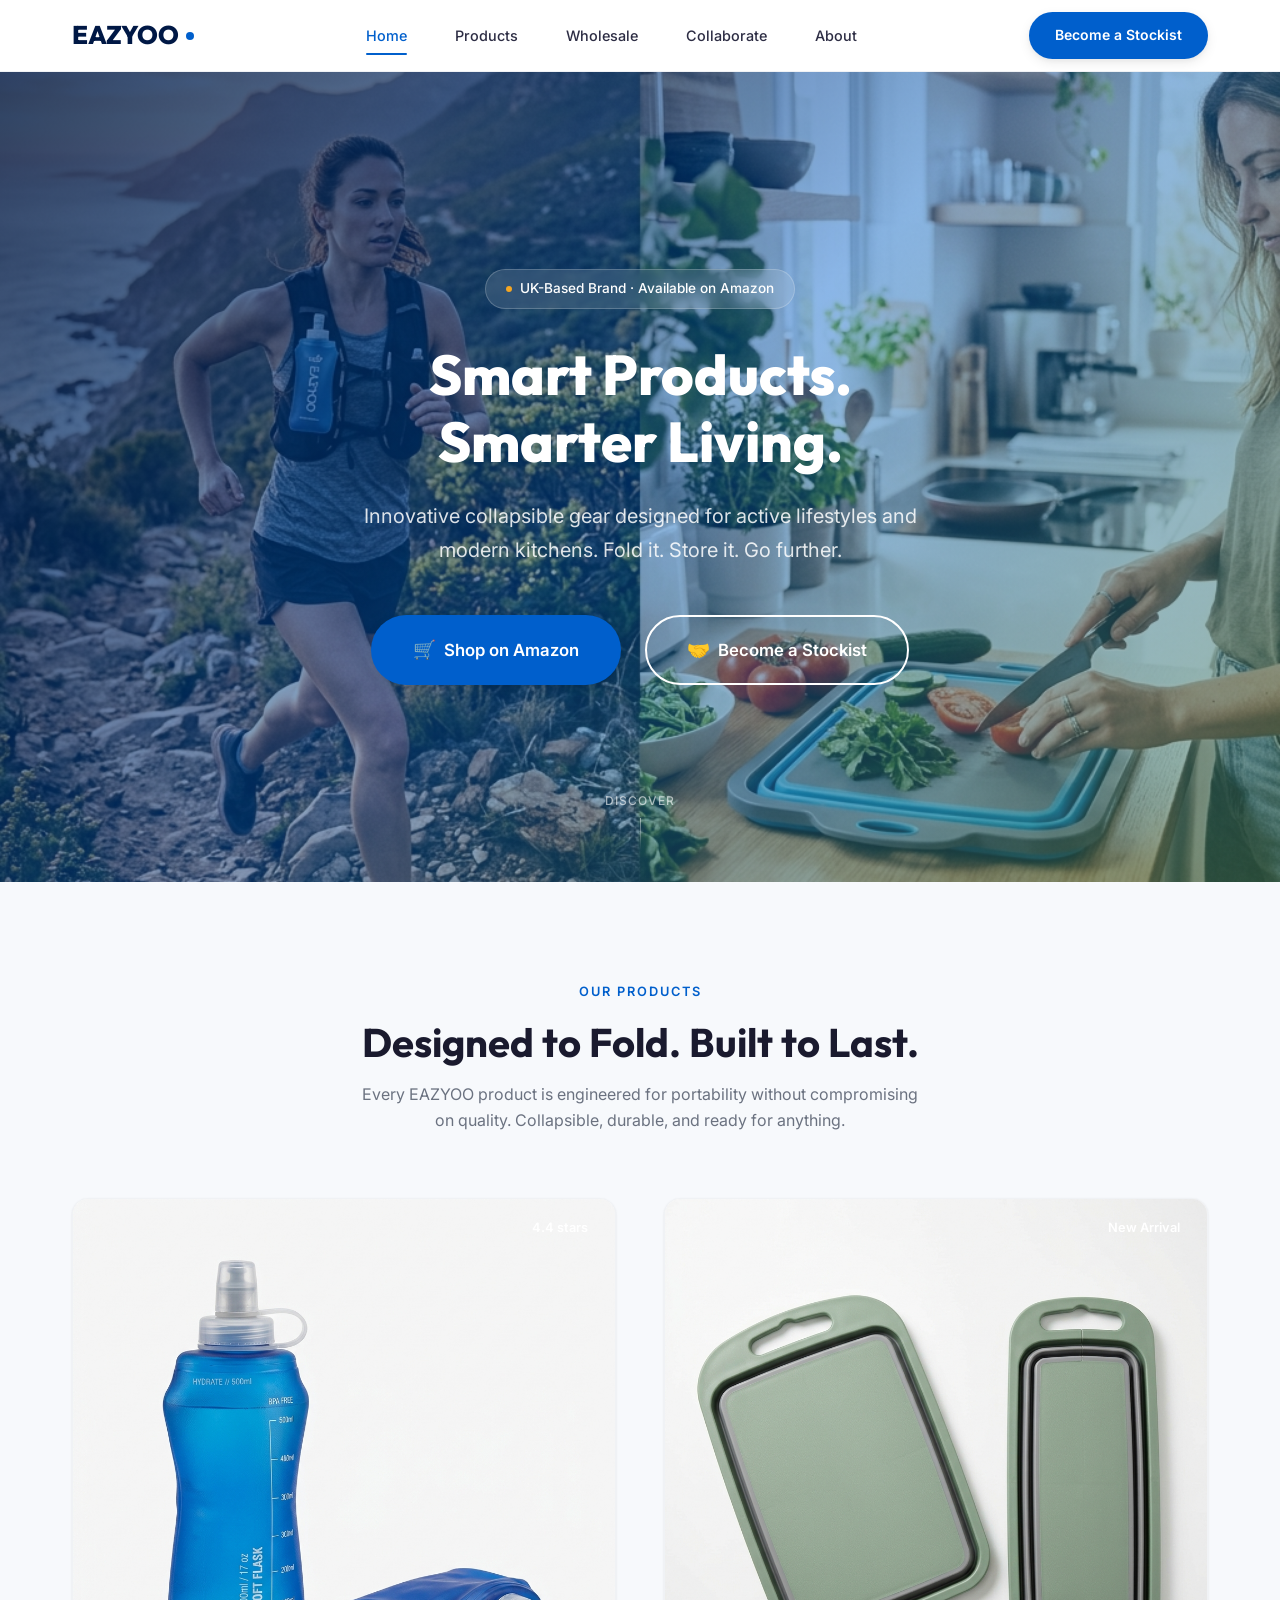
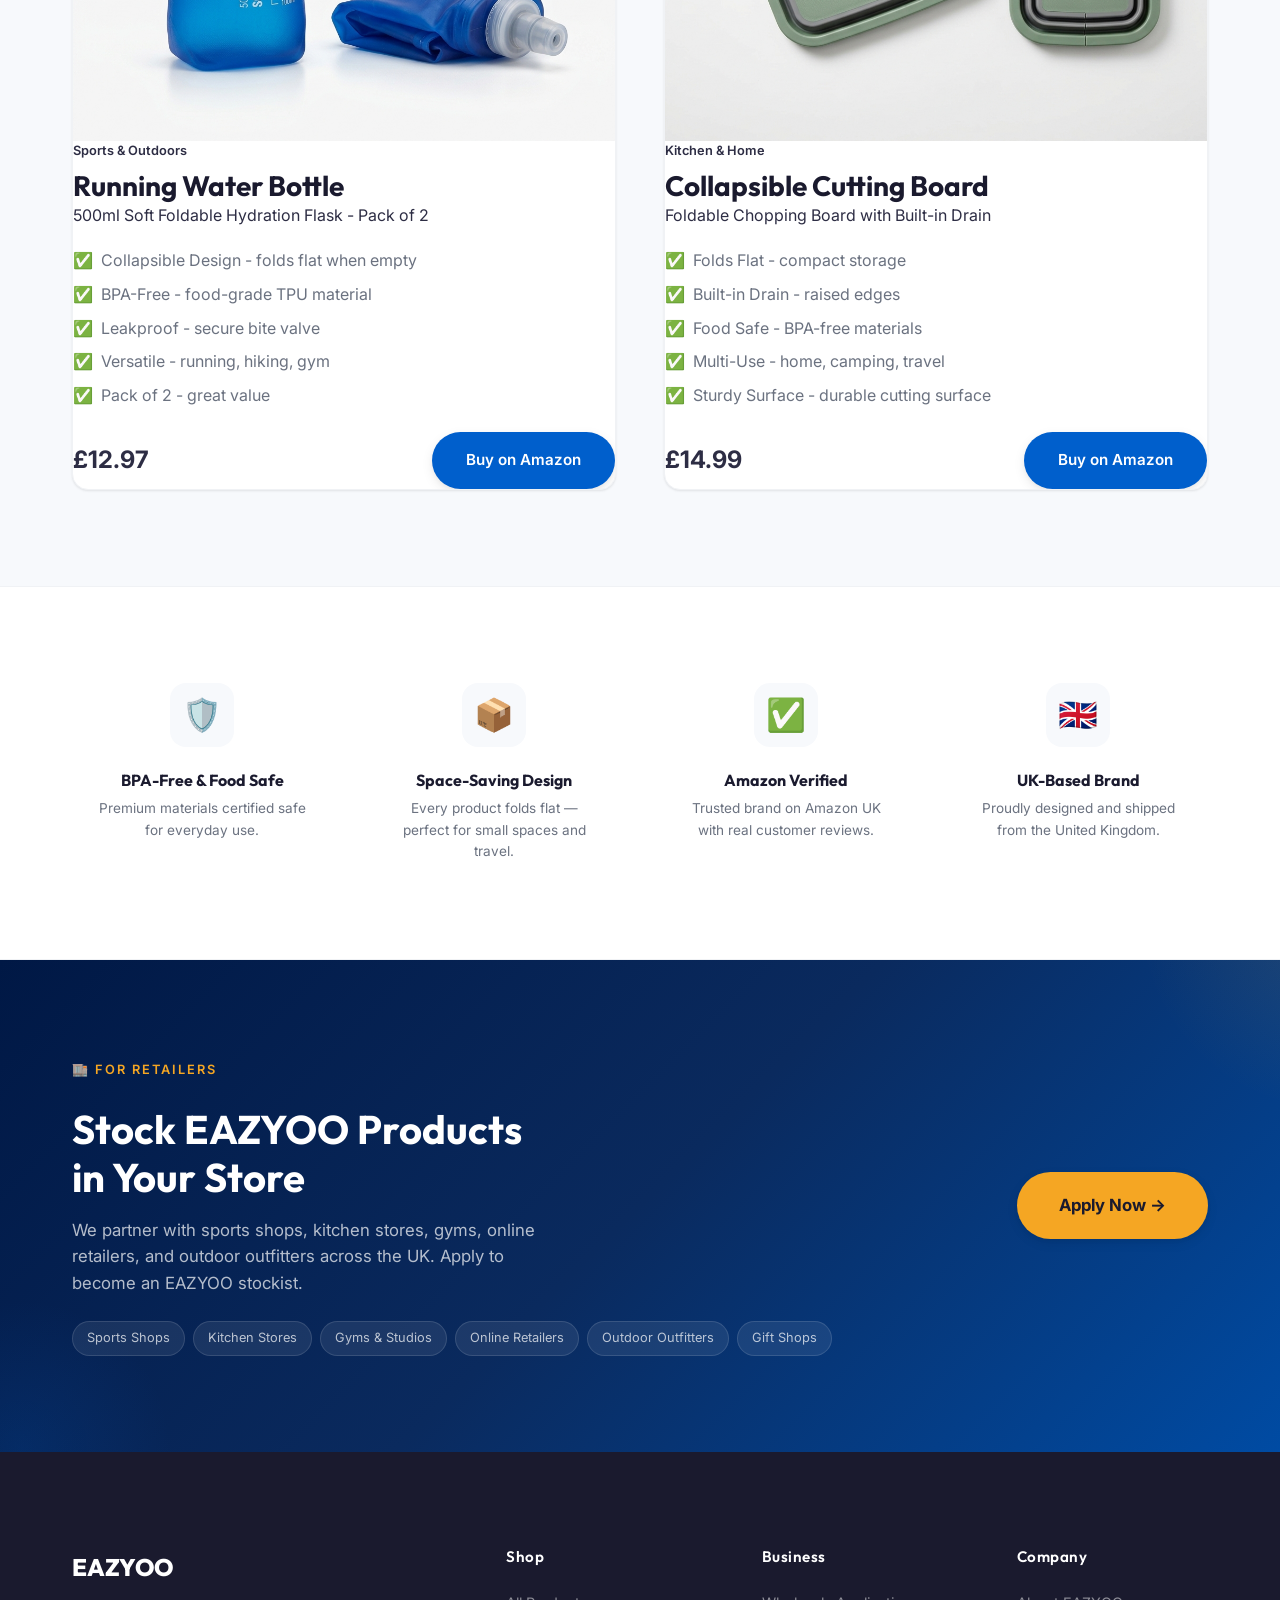
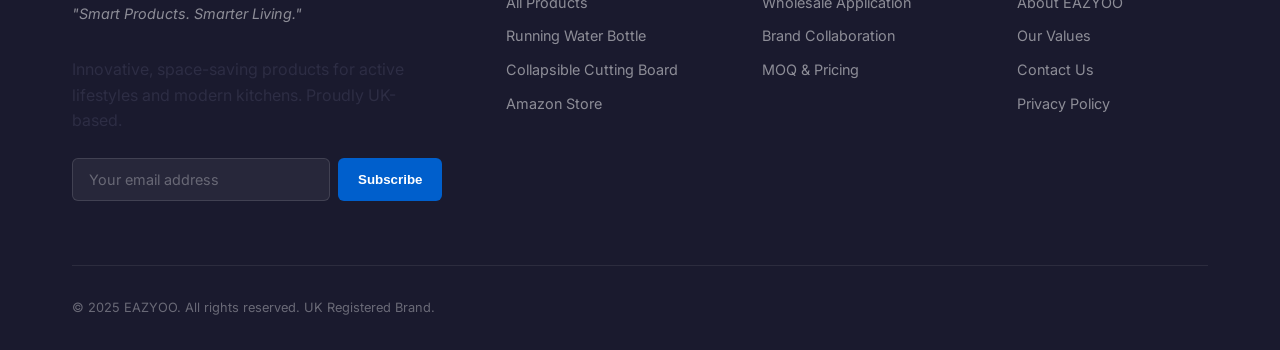
==== index.html @ 0cecbb81 "Upgrade to GitHub-powered CMS" ====
<!DOCTYPE html>
<html lang="en-GB">
<head>
  <meta charset="UTF-8">
  <meta name="viewport" content="width=device-width, initial-scale=1.0">
  <title>EAZYOO — Smart Products. Smarter Living. | UK Kitchen & Outdoor Essentials</title>
  <meta name="description" content="EAZYOO offers innovative, space-saving collapsible products for active lifestyles and modern kitchens. Shop our Running Water Bottle and Collapsible Cutting Board on Amazon UK.">
  <meta name="keywords" content="EAZYOO, collapsible water bottle, foldable cutting board, space saving kitchen, UK brand, running flask, outdoor gear">
  <meta property="og:title" content="EAZYOO — Smart Products. Smarter Living.">
  <meta property="og:description" content="Innovative collapsible gear for active lifestyles & modern kitchens. UK-based brand on Amazon.">
  <meta property="og:type" content="website">
  <link rel="stylesheet" href="css/style.css">
</head>
<body>

  <!-- ========== NAVIGATION ========== -->
  <nav class="navbar" id="navbar">
    <div class="container">
      <a href="index.html" class="nav-brand">
        <span class="logo-text">EAZYOO</span>
        <span class="logo-dot"></span>
      </a>
      
      <div class="nav-links" id="navLinks">
        <a href="index.html" class="active">Home</a>
        <a href="products.html">Products</a>
        <a href="wholesale.html">Wholesale</a>
        <a href="collaborate.html">Collaborate</a>
        <a href="about.html">About</a>
      </div>
      
      <div class="nav-actions">
        <a href="wholesale.html" class="btn btn-primary btn-sm nav-cta">Become a Stockist</a>
        <button class="mobile-toggle" id="mobileToggle" aria-label="Toggle menu">
          <span></span>
          <span></span>
          <span></span>
        </button>
      </div>
    </div>
  </nav>

  <!-- ========== HERO SECTION ========== -->
  <section class="hero" id="hero">
    <div class="hero-bg">
      <img src="images/hero-banner.png" alt="EAZYOO lifestyle — running outdoors and modern kitchen" loading="eager">
    </div>
    <div class="hero-overlay"></div>
    
    <div class="hero-content">
      <div class="hero-badge">
        <span class="badge-dot"></span>
        UK-Based Brand · Available on Amazon
      </div>
      <h1>Smart Products.<br>Smarter Living.</h1>
      <p class="hero-subtitle">
        Innovative collapsible gear designed for active lifestyles 
        and modern kitchens. Fold it. Store it. Go further.
      </p>
      <div class="hero-buttons">
        <a href="https://www.amazon.co.uk/s?me=AGGGQPAQ7YS4X" target="_blank" rel="noopener" class="btn btn-primary btn-lg">
          <span class="btn-icon">🛒</span>
          Shop on Amazon
        </a>
        <a href="wholesale.html" class="btn btn-outline btn-lg">
          <span class="btn-icon">🤝</span>
          Become a Stockist
        </a>
      </div>
    </div>
    
    <div class="hero-scroll">
      <a href="#products">
        <span>Discover</span>
        <span class="scroll-line"></span>
      </a>
    </div>
  </section>

  <!-- ========== PRODUCTS SECTION ========== -->
  <section class="products-section section" id="products">
    <div class="container">
      <div class="section-header reveal">
        <span class="section-label">Our Products</span>
        <h2>Designed to Fold. Built to Last.</h2>
        <p>Every EAZYOO product is engineered for portability without compromising on quality. Collapsible, durable, and ready for anything.</p>
      </div>
      
      <div class="products-grid" id="dynamic-products">
        <!-- Products will be dynamically populated here by content.js -->
        <p style="text-align:center; width:100%; color:var(--color-text-light);">Loading products...</p>
      </div>
    </div>
  </section>

  <!-- ========== BRAND VALUES ========== -->
  <section class="values-section section-sm" id="values">
    <div class="container">
      <div class="values-grid">
        <div class="value-card reveal reveal-delay-1">
          <div class="value-icon">🛡️</div>
          <h4>BPA-Free & Food Safe</h4>
          <p>Premium materials certified safe for everyday use.</p>
        </div>
        <div class="value-card reveal reveal-delay-2">
          <div class="value-icon">📦</div>
          <h4>Space-Saving Design</h4>
          <p>Every product folds flat — perfect for small spaces and travel.</p>
        </div>
        <div class="value-card reveal reveal-delay-3">
          <div class="value-icon">✅</div>
          <h4>Amazon Verified</h4>
          <p>Trusted brand on Amazon UK with real customer reviews.</p>
        </div>
        <div class="value-card reveal reveal-delay-4">
          <div class="value-icon">🇬🇧</div>
          <h4>UK-Based Brand</h4>
          <p>Proudly designed and shipped from the United Kingdom.</p>
        </div>
      </div>
    </div>
  </section>

  <!-- ========== WHOLESALE CTA ========== -->
  <section class="wholesale-cta section" id="wholesale-cta">
    <div class="container">
      <div class="wholesale-inner reveal">
        <div class="wholesale-content">
          <span class="wholesale-label">🏬 For Retailers</span>
          <h2>Stock EAZYOO Products<br>in Your Store</h2>
          <p>
            We partner with sports shops, kitchen stores, gyms, online retailers, 
            and outdoor outfitters across the UK. Apply to become an EAZYOO stockist.
          </p>
          <div class="wholesale-tags">
            <span class="wholesale-tag">Sports Shops</span>
            <span class="wholesale-tag">Kitchen Stores</span>
            <span class="wholesale-tag">Gyms & Studios</span>
            <span class="wholesale-tag">Online Retailers</span>
            <span class="wholesale-tag">Outdoor Outfitters</span>
            <span class="wholesale-tag">Gift Shops</span>
          </div>
        </div>
        <div class="wholesale-action">
          <a href="wholesale.html" class="btn btn-amber btn-lg">
            Apply Now →
          </a>
        </div>
      </div>
    </div>
  </section>

  <!-- ========== FOOTER ========== -->
  <footer class="footer" id="footer">
    <div class="container">
      <div class="footer-grid">
        <div class="footer-brand">
          <div class="logo-text">EAZYOO</div>
          <p class="tagline">"Smart Products. Smarter Living."</p>
          <p>Innovative, space-saving products for active lifestyles and modern kitchens. Proudly UK-based.</p>
          <div class="footer-newsletter">
            <input type="email" placeholder="Your email address" aria-label="Email for newsletter">
            <button type="button">Subscribe</button>
          </div>
        </div>
        
        <div class="footer-column">
          <h5>Shop</h5>
          <ul>
            <li><a href="products.html">All Products</a></li>
            <li><a href="https://www.amazon.co.uk/Running-Water-Bottle-500ml-pcs/dp/B0FNC3W5CP" target="_blank" rel="noopener">Running Water Bottle</a></li>
            <li><a href="https://www.amazon.co.uk/Collapsible-Cutting-Board-Chopping-Foldable/dp/B0FN9FJXKS" target="_blank" rel="noopener">Collapsible Cutting Board</a></li>
            <li><a href="https://www.amazon.co.uk/s?me=AGGGQPAQ7YS4X" target="_blank" rel="noopener">Amazon Store</a></li>
          </ul>
        </div>
        
        <div class="footer-column">
          <h5>Business</h5>
          <ul>
            <li><a href="wholesale.html">Wholesale Application</a></li>
            <li><a href="collaborate.html">Brand Collaboration</a></li>
            <li><a href="wholesale.html#moq">MOQ & Pricing</a></li>
          </ul>
        </div>
        
        <div class="footer-column">
          <h5>Company</h5>
          <ul>
            <li><a href="about.html">About EAZYOO</a></li>
            <li><a href="about.html#values">Our Values</a></li>
            <li><a href="about.html#contact">Contact Us</a></li>
            <li><a href="#">Privacy Policy</a></li>
          </ul>
        </div>
      </div>
      
      <div class="footer-bottom">
        <p>&copy; 2025 EAZYOO. All rights reserved. UK Registered Brand.</p>
        <div class="social-links">
          <a href="#" aria-label="Facebook">FB</a>
          <a href="#" aria-label="Instagram">IG</a>
          <a href="#" aria-label="TikTok">TT</a>
          <a href="#" aria-label="YouTube">YT</a>
        </div>
      </div>
    </div>
  </footer>

  <!-- ========== JAVASCRIPT ========== -->
  <script src="js/main.js"></script>
  <script src="js/content.js"></script>
</body>
</html>
---- css/style.css ----
/* ============================================
   EAZYOO Design System
   "Smart Products. Smarter Living."
   ============================================ */

/* === GOOGLE FONTS === */
@import url('https://fonts.googleapis.com/css2?family=Inter:wght@300;400;500;600;700&family=Outfit:wght@400;500;600;700;800&display=swap');

/* === CSS CUSTOM PROPERTIES === */
:root {
  /* Brand Colors */
  --color-ocean-blue: #005FCC;
  --color-ocean-blue-light: #3385D6;
  --color-ocean-blue-dark: #004BA3;
  --color-sage-green: #4A7C59;
  --color-sage-green-light: #6B9C7A;
  --color-sage-green-dark: #3A6347;
  --color-warm-amber: #F5A623;
  --color-warm-amber-light: #F7B84D;
  --color-warm-amber-dark: #D48E15;
  --color-navy: #001845;
  --color-navy-light: #0A2A5E;
  
  /* Neutrals */
  --color-bg: #F7F9FC;
  --color-bg-alt: #EDF1F7;
  --color-white: #FFFFFF;
  --color-charcoal: #1A1A2E;
  --color-text: #2D2D44;
  --color-text-light: #6B7280;
  --color-text-lighter: #9CA3AF;
  --color-border: #E5E7EB;
  --color-border-light: #F0F2F5;
  
  /* Typography */
  --font-heading: 'Outfit', sans-serif;
  --font-body: 'Inter', sans-serif;
  
  /* Spacing */
  --space-xs: 0.25rem;
  --space-sm: 0.5rem;
  --space-md: 1rem;
  --space-lg: 1.5rem;
  --space-xl: 2rem;
  --space-2xl: 3rem;
  --space-3xl: 4rem;
  --space-4xl: 6rem;
  --space-5xl: 8rem;
  
  /* Borders */
  --radius-sm: 6px;
  --radius-md: 10px;
  --radius-lg: 16px;
  --radius-xl: 24px;
  --radius-full: 999px;
  
  /* Shadows */
  --shadow-sm: 0 1px 3px rgba(0,0,0,0.06), 0 1px 2px rgba(0,0,0,0.04);
  --shadow-md: 0 4px 12px rgba(0,0,0,0.08), 0 2px 4px rgba(0,0,0,0.04);
  --shadow-lg: 0 10px 30px rgba(0,0,0,0.1), 0 4px 8px rgba(0,0,0,0.05);
  --shadow-xl: 0 20px 50px rgba(0,0,0,0.12), 0 8px 16px rgba(0,0,0,0.06);
  --shadow-glow-blue: 0 0 20px rgba(0,95,204,0.3);
  --shadow-glow-green: 0 0 20px rgba(74,124,89,0.3);
  --shadow-glow-amber: 0 0 20px rgba(245,166,35,0.3);
  
  /* Transitions */
  --transition-fast: 150ms cubic-bezier(0.4, 0, 0.2, 1);
  --transition-base: 250ms cubic-bezier(0.4, 0, 0.2, 1);
  --transition-slow: 400ms cubic-bezier(0.4, 0, 0.2, 1);
  --transition-spring: 500ms cubic-bezier(0.34, 1.56, 0.64, 1);
  
  /* Layout */
  --container-max: 1200px;
  --container-wide: 1400px;
  --nav-height: 72px;
}

/* === RESET & BASE === */
*,
*::before,
*::after {
  box-sizing: border-box;
  margin: 0;
  padding: 0;
}

html {
  scroll-behavior: smooth;
  -webkit-font-smoothing: antialiased;
  -moz-osx-font-smoothing: grayscale;
}

body {
  font-family: var(--font-body);
  font-size: 16px;
  line-height: 1.6;
  color: var(--color-text);
  background-color: var(--color-bg);
  overflow-x: hidden;
}

img {
  max-width: 100%;
  height: auto;
  display: block;
}

a {
  text-decoration: none;
  color: inherit;
  transition: color var(--transition-fast);
}

ul, ol {
  list-style: none;
}

/* === TYPOGRAPHY === */
h1, h2, h3, h4, h5, h6 {
  font-family: var(--font-heading);
  font-weight: 700;
  line-height: 1.2;
  color: var(--color-charcoal);
}

h1 { font-size: clamp(2.2rem, 5vw, 3.5rem); font-weight: 800; }
h2 { font-size: clamp(1.8rem, 3.5vw, 2.5rem); }
h3 { font-size: clamp(1.3rem, 2.5vw, 1.75rem); }
h4 { font-size: 1.25rem; }
h5 { font-size: 1.1rem; }

p {
  margin-bottom: var(--space-md);
  color: var(--color-text);
}

.text-light { color: var(--color-text-light); }
.text-white { color: var(--color-white); }
.text-center { text-align: center; }

/* === LAYOUT === */
.container {
  max-width: var(--container-max);
  margin: 0 auto;
  padding: 0 var(--space-xl);
}

.container-wide {
  max-width: var(--container-wide);
  margin: 0 auto;
  padding: 0 var(--space-xl);
}

.section {
  padding: var(--space-4xl) 0;
}

.section-sm {
  padding: var(--space-2xl) 0;
}

/* === BUTTONS === */
.btn {
  display: inline-flex;
  align-items: center;
  justify-content: center;
  gap: var(--space-sm);
  padding: 14px 32px;
  font-family: var(--font-body);
  font-size: 0.95rem;
  font-weight: 600;
  border: 2px solid transparent;
  border-radius: var(--radius-full);
  cursor: pointer;
  transition: all var(--transition-base);
  text-decoration: none;
  white-space: nowrap;
  position: relative;
  overflow: hidden;
}

.btn::after {
  content: '';
  position: absolute;
  top: 50%;
  left: 50%;
  width: 0;
  height: 0;
  background: rgba(255,255,255,0.15);
  border-radius: 50%;
  transform: translate(-50%, -50%);
  transition: width 0.5s, height 0.5s;
}

.btn:hover::after {
  width: 300px;
  height: 300px;
}

.btn-primary {
  background: var(--color-ocean-blue);
  color: var(--color-white);
  box-shadow: var(--shadow-md);
}

.btn-primary:hover {
  background: var(--color-ocean-blue-dark);
  box-shadow: var(--shadow-glow-blue);
  transform: translateY(-2px);
}

.btn-secondary {
  background: var(--color-sage-green);
  color: var(--color-white);
  box-shadow: var(--shadow-md);
}

.btn-secondary:hover {
  background: var(--color-sage-green-dark);
  box-shadow: var(--shadow-glow-green);
  transform: translateY(-2px);
}

.btn-amber {
  background: var(--color-warm-amber);
  color: var(--color-charcoal);
  box-shadow: var(--shadow-md);
  font-weight: 700;
}

.btn-amber:hover {
  background: var(--color-warm-amber-dark);
  box-shadow: var(--shadow-glow-amber);
  transform: translateY(-2px);
  color: var(--color-white);
}

.btn-outline {
  background: transparent;
  border-color: var(--color-white);
  color: var(--color-white);
}

.btn-outline:hover {
  background: var(--color-white);
  color: var(--color-charcoal);
  transform: translateY(-2px);
}

.btn-sm {
  padding: 10px 24px;
  font-size: 0.875rem;
}

.btn-lg {
  padding: 18px 40px;
  font-size: 1.05rem;
}

.btn-icon {
  font-size: 1.1em;
}

/* === NAVIGATION === */
.navbar {
  position: fixed;
  top: 0;
  left: 0;
  right: 0;
  height: var(--nav-height);
  background: rgba(255, 255, 255, 0.95);
  backdrop-filter: blur(20px);
  -webkit-backdrop-filter: blur(20px);
  border-bottom: 1px solid var(--color-border-light);
  z-index: 1000;
  transition: all var(--transition-base);
}

.navbar.scrolled {
  box-shadow: var(--shadow-md);
  background: rgba(255, 255, 255, 0.98);
}

.navbar .container {
  display: flex;
  align-items: center;
  justify-content: space-between;
  height: 100%;
}

.nav-brand {
  display: flex;
  align-items: center;
  gap: var(--space-sm);
}

.nav-brand .logo-text {
  font-family: var(--font-heading);
  font-size: 1.6rem;
  font-weight: 800;
  color: var(--color-navy);
  letter-spacing: -0.5px;
}

.nav-brand .logo-dot {
  width: 8px;
  height: 8px;
  background: var(--color-ocean-blue);
  border-radius: 50%;
  display: inline-block;
}

.nav-links {
  display: flex;
  align-items: center;
  gap: var(--space-2xl);
}

.nav-links a {
  font-size: 0.9rem;
  font-weight: 500;
  color: var(--color-text);
  position: relative;
  padding: var(--space-xs) 0;
}

.nav-links a::after {
  content: '';
  position: absolute;
  bottom: -4px;
  left: 0;
  width: 0;
  height: 2px;
  background: var(--color-ocean-blue);
  transition: width var(--transition-base);
  border-radius: 2px;
}

.nav-links a:hover {
  color: var(--color-ocean-blue);
}

.nav-links a:hover::after {
  width: 100%;
}

.nav-links a.active {
  color: var(--color-ocean-blue);
}

.nav-links a.active::after {
  width: 100%;
}

.nav-actions {
  display: flex;
  align-items: center;
  gap: var(--space-lg);
}

.nav-cta {
  padding: 10px 24px;
}

/* Mobile Menu */
.mobile-toggle {
  display: none;
  flex-direction: column;
  gap: 5px;
  cursor: pointer;
  padding: 8px;
  border: none;
  background: none;
}

.mobile-toggle span {
  width: 24px;
  height: 2px;
  background: var(--color-charcoal);
  border-radius: 2px;
  transition: all var(--transition-base);
}

.mobile-toggle.active span:nth-child(1) {
  transform: rotate(45deg) translate(5px, 5px);
}

.mobile-toggle.active span:nth-child(2) {
  opacity: 0;
}

.mobile-toggle.active span:nth-child(3) {
  transform: rotate(-45deg) translate(5px, -5px);
}

/* === HERO SECTION === */
.hero {
  position: relative;
  min-height: 90vh;
  display: flex;
  align-items: center;
  justify-content: center;
  margin-top: var(--nav-height);
  overflow: hidden;
}

.hero-bg {
  position: absolute;
  inset: 0;
  z-index: 0;
}

.hero-bg img {
  width: 100%;
  height: 100%;
  object-fit: cover;
}

.hero-overlay {
  position: absolute;
  inset: 0;
  background: linear-gradient(
    135deg,
    rgba(0, 24, 69, 0.82) 0%,
    rgba(0, 95, 204, 0.45) 50%,
    rgba(74, 124, 89, 0.55) 100%
  );
  z-index: 1;
}

.hero-content {
  position: relative;
  z-index: 2;
  text-align: center;
  max-width: 800px;
  padding: var(--space-3xl) var(--space-xl);
  animation: fadeInUp 1s ease-out;
}

.hero-badge {
  display: inline-flex;
  align-items: center;
  gap: var(--space-sm);
  padding: 8px 20px;
  background: rgba(255, 255, 255, 0.12);
  border: 1px solid rgba(255, 255, 255, 0.2);
  border-radius: var(--radius-full);
  font-size: 0.85rem;
  font-weight: 500;
  color: var(--color-white);
  margin-bottom: var(--space-xl);
  backdrop-filter: blur(10px);
  animation: fadeInDown 0.8s ease-out 0.2s both;
}

.hero-badge .badge-dot {
  width: 6px;
  height: 6px;
  background: var(--color-warm-amber);
  border-radius: 50%;
  animation: pulse-dot 2s infinite;
}

.hero h1 {
  color: var(--color-white);
  margin-bottom: var(--space-lg);
  animation: fadeInUp 1s ease-out 0.3s both;
}

.hero-subtitle {
  font-size: clamp(1rem, 2vw, 1.25rem);
  color: rgba(255, 255, 255, 0.85);
  margin-bottom: var(--space-2xl);
  line-height: 1.7;
  max-width: 600px;
  margin-left: auto;
  margin-right: auto;
  animation: fadeInUp 1s ease-out 0.5s both;
}

.hero-buttons {
  display: flex;
  align-items: center;
  justify-content: center;
  gap: var(--space-lg);
  flex-wrap: wrap;
  animation: fadeInUp 1s ease-out 0.7s both;
}

.hero-scroll {
  position: absolute;
  bottom: 32px;
  left: 50%;
  transform: translateX(-50%);
  z-index: 2;
  animation: bounce-soft 2s infinite;
}

.hero-scroll a {
  display: flex;
  flex-direction: column;
  align-items: center;
  gap: var(--space-sm);
  color: rgba(255,255,255,0.6);
  font-size: 0.75rem;
  font-weight: 500;
  letter-spacing: 1px;
  text-transform: uppercase;
}

.scroll-line {
  width: 1px;
  height: 32px;
  background: linear-gradient(to bottom, rgba(255,255,255,0.5), transparent);
}

/* === PRODUCT CARDS === */
.products-section {
  background: var(--color-bg);
}

.section-header {
  text-align: center;
  margin-bottom: var(--space-3xl);
}

.section-header .section-label {
  display: inline-block;
  font-size: 0.8rem;
  font-weight: 600;
  letter-spacing: 2px;
  text-transform: uppercase;
  color: var(--color-ocean-blue);
  margin-bottom: var(--space-md);
}

.section-header h2 {
  margin-bottom: var(--space-md);
}

.section-header p {
  max-width: 560px;
  margin: 0 auto;
  color: var(--color-text-light);
}

.products-grid {
  display: grid;
  grid-template-columns: repeat(2, 1fr);
  gap: var(--space-2xl);
}

.product-card {
  background: var(--color-white);
  border-radius: var(--radius-lg);
  overflow: hidden;
  box-shadow: var(--shadow-sm);
  border: 1px solid var(--color-border-light);
  transition: all var(--transition-slow);
  position: relative;
}

.product-card:hover {
  box-shadow: var(--shadow-xl);
  transform: translateY(-8px);
  border-color: transparent;
}

.product-card-image {
  position: relative;
  padding: var(--space-2xl);
  background: linear-gradient(135deg, #f8faff 0%, #f0f4fa 100%);
  aspect-ratio: 4/3;
  display: flex;
  align-items: center;
  justify-content: center;
  overflow: hidden;
}

.product-card:nth-child(2) .product-card-image {
  background: linear-gradient(135deg, #f5faf7 0%, #eef5f0 100%);
}

.product-card-image img {
  max-height: 100%;
  max-width: 85%;
  object-fit: contain;
  transition: transform var(--transition-slow);
}

.product-card:hover .product-card-image img {
  transform: scale(1.05);
}

.product-badge {
  position: absolute;
  top: var(--space-lg);
  left: var(--space-lg);
  padding: 6px 14px;
  border-radius: var(--radius-full);
  font-size: 0.75rem;
  font-weight: 600;
  letter-spacing: 0.5px;
}

.badge-bestseller {
  background: var(--color-warm-amber);
  color: var(--color-charcoal);
}

.badge-new {
  background: var(--color-sage-green);
  color: var(--color-white);
}

.product-card-body {
  padding: var(--space-xl) var(--space-xl) var(--space-2xl);
}

.product-category {
  font-size: 0.8rem;
  font-weight: 600;
  text-transform: uppercase;
  letter-spacing: 1px;
  color: var(--color-ocean-blue);
  margin-bottom: var(--space-sm);
}

.product-card:nth-child(2) .product-category {
  color: var(--color-sage-green);
}

.product-card-body h3 {
  margin-bottom: var(--space-sm);
  font-size: 1.4rem;
}

.product-description {
  color: var(--color-text-light);
  font-size: 0.95rem;
  margin-bottom: var(--space-lg);
  line-height: 1.6;
}

.product-meta {
  display: flex;
  align-items: center;
  justify-content: space-between;
  margin-bottom: var(--space-lg);
}

.product-price {
  font-family: var(--font-heading);
  font-size: 1.5rem;
  font-weight: 700;
  color: var(--color-charcoal);
}

.product-rating {
  display: flex;
  align-items: center;
  gap: var(--space-xs);
  font-size: 0.9rem;
  color: var(--color-text-light);
}

.product-rating .stars {
  color: var(--color-warm-amber);
  letter-spacing: -2px;
}

.product-card-actions {
  display: flex;
  gap: var(--space-md);
}

.product-card-actions .btn {
  flex: 1;
}

/* === BRAND VALUES === */
.values-section {
  background: var(--color-white);
  border-top: 1px solid var(--color-border-light);
  border-bottom: 1px solid var(--color-border-light);
}

.values-grid {
  display: grid;
  grid-template-columns: repeat(4, 1fr);
  gap: var(--space-xl);
}

.value-card {
  text-align: center;
  padding: var(--space-2xl) var(--space-lg);
  border-radius: var(--radius-lg);
  transition: all var(--transition-base);
}

.value-card:hover {
  background: var(--color-bg);
  transform: translateY(-4px);
}

.value-icon {
  width: 64px;
  height: 64px;
  margin: 0 auto var(--space-lg);
  display: flex;
  align-items: center;
  justify-content: center;
  font-size: 2rem;
  background: var(--color-bg);
  border-radius: var(--radius-lg);
  transition: all var(--transition-base);
}

.value-card:hover .value-icon {
  transform: scale(1.1);
  box-shadow: var(--shadow-md);
}

.value-card h4 {
  margin-bottom: var(--space-sm);
  font-size: 1rem;
}

.value-card p {
  font-size: 0.85rem;
  color: var(--color-text-light);
  margin-bottom: 0;
}

/* === WHOLESALE CTA === */
.wholesale-cta {
  background: linear-gradient(135deg, var(--color-navy) 0%, var(--color-navy-light) 50%, var(--color-ocean-blue-dark) 100%);
  position: relative;
  overflow: hidden;
}

.wholesale-cta::before {
  content: '';
  position: absolute;
  top: -50%;
  right: -20%;
  width: 400px;
  height: 400px;
  background: radial-gradient(circle, rgba(245,166,35,0.12) 0%, transparent 70%);
  border-radius: 50%;
}

.wholesale-cta::after {
  content: '';
  position: absolute;
  bottom: -30%;
  left: -10%;
  width: 300px;
  height: 300px;
  background: radial-gradient(circle, rgba(0,95,204,0.15) 0%, transparent 70%);
  border-radius: 50%;
}

.wholesale-inner {
  position: relative;
  z-index: 1;
  display: flex;
  align-items: center;
  justify-content: space-between;
  gap: var(--space-3xl);
}

.wholesale-content {
  flex: 1;
}

.wholesale-label {
  display: inline-flex;
  align-items: center;
  gap: var(--space-sm);
  font-size: 0.8rem;
  font-weight: 600;
  letter-spacing: 2px;
  text-transform: uppercase;
  color: var(--color-warm-amber);
  margin-bottom: var(--space-lg);
}

.wholesale-cta h2 {
  color: var(--color-white);
  margin-bottom: var(--space-md);
}

.wholesale-cta p {
  color: rgba(255,255,255,0.7);
  font-size: 1.05rem;
  max-width: 500px;
  margin-bottom: 0;
}

.wholesale-tags {
  display: flex;
  flex-wrap: wrap;
  gap: var(--space-sm);
  margin-top: var(--space-lg);
}

.wholesale-tag {
  padding: 6px 14px;
  background: rgba(255,255,255,0.08);
  border: 1px solid rgba(255,255,255,0.12);
  border-radius: var(--radius-full);
  font-size: 0.8rem;
  color: rgba(255,255,255,0.7);
}

.wholesale-action {
  flex-shrink: 0;
}

/* === FOOTER === */
.footer {
  background: var(--color-charcoal);
  color: rgba(255,255,255,0.7);
  padding-top: var(--space-4xl);
}

.footer-grid {
  display: grid;
  grid-template-columns: 1.5fr repeat(3, 1fr);
  gap: var(--space-3xl);
  padding-bottom: var(--space-3xl);
}

.footer-brand .logo-text {
  font-family: var(--font-heading);
  font-size: 1.5rem;
  font-weight: 800;
  color: var(--color-white);
  margin-bottom: var(--space-md);
}

.footer-brand .tagline {
  font-size: 0.9rem;
  color: rgba(255,255,255,0.5);
  margin-bottom: var(--space-xl);
  font-style: italic;
}

.footer-newsletter {
  display: flex;
  gap: var(--space-sm);
  margin-top: var(--space-lg);
}

.footer-newsletter input {
  flex: 1;
  padding: 12px 16px;
  background: rgba(255,255,255,0.06);
  border: 1px solid rgba(255,255,255,0.12);
  border-radius: var(--radius-sm);
  color: var(--color-white);
  font-size: 0.9rem;
  font-family: var(--font-body);
  outline: none;
  transition: border-color var(--transition-fast);
}

.footer-newsletter input::placeholder {
  color: rgba(255,255,255,0.3);
}

.footer-newsletter input:focus {
  border-color: var(--color-ocean-blue);
}

.footer-newsletter button {
  padding: 12px 20px;
  background: var(--color-ocean-blue);
  border: none;
  border-radius: var(--radius-sm);
  color: var(--color-white);
  font-weight: 600;
  cursor: pointer;
  transition: background var(--transition-fast);
}

.footer-newsletter button:hover {
  background: var(--color-ocean-blue-dark);
}

.footer-column h5 {
  font-family: var(--font-heading);
  font-weight: 600;
  color: var(--color-white);
  margin-bottom: var(--space-lg);
  font-size: 0.95rem;
  letter-spacing: 0.5px;
}

.footer-column ul li {
  margin-bottom: var(--space-sm);
}

.footer-column ul li a {
  font-size: 0.9rem;
  color: rgba(255,255,255,0.5);
  transition: all var(--transition-fast);
}

.footer-column ul li a:hover {
  color: var(--color-white);
  padding-left: 4px;
}

.footer-bottom {
  border-top: 1px solid rgba(255,255,255,0.08);
  padding: var(--space-xl) 0;
  display: flex;
  align-items: center;
  justify-content: space-between;
}

.footer-bottom p {
  font-size: 0.8rem;
  color: rgba(255,255,255,0.35);
  margin-bottom: 0;
}

.social-links {
  display: flex;
  gap: var(--space-md);
}

.social-links a {
  display: flex;
  align-items: center;
  justify-content: center;
  width: 36px;
  height: 36px;
  border-radius: 50%;
  background: rgba(255,255,255,0.06);
  color: rgba(255,255,255,0.5);
  font-size: 0.9rem;
  transition: all var(--transition-fast);
}

.social-links a:hover {
  background: var(--color-ocean-blue);
  color: var(--color-white);
  transform: translateY(-2px);
}

/* === FORMS (Wholesale & Collaboration) === */
.form-section {
  background: var(--color-bg);
}

.form-container {
  max-width: 720px;
  margin: 0 auto;
  background: var(--color-white);
  border-radius: var(--radius-xl);
  padding: var(--space-3xl);
  box-shadow: var(--shadow-lg);
  border: 1px solid var(--color-border-light);
}

.form-group {
  margin-bottom: var(--space-xl);
}

.form-row {
  display: grid;
  grid-template-columns: 1fr 1fr;
  gap: var(--space-lg);
}

.form-group label {
  display: block;
  font-size: 0.875rem;
  font-weight: 600;
  color: var(--color-charcoal);
  margin-bottom: var(--space-sm);
}

.form-group label .required {
  color: #EF4444;
}

.form-control {
  width: 100%;
  padding: 14px 16px;
  background: var(--color-bg);
  border: 1.5px solid var(--color-border);
  border-radius: var(--radius-md);
  font-family: var(--font-body);
  font-size: 0.95rem;
  color: var(--color-text);
  transition: all var(--transition-fast);
  outline: none;
}

.form-control:focus {
  border-color: var(--color-ocean-blue);
  box-shadow: 0 0 0 3px rgba(0,95,204,0.1);
  background: var(--color-white);
}

.form-control::placeholder {
  color: var(--color-text-lighter);
}

select.form-control {
  appearance: none;
  background-image: url("data:image/svg+xml;charset=utf-8,%3Csvg xmlns='http://www.w3.org/2000/svg' width='16' height='16' fill='%236B7280' viewBox='0 0 16 16'%3E%3Cpath d='M8 11L3 6h10l-5 5z'/%3E%3C/svg%3E");
  background-repeat: no-repeat;
  background-position: right 14px center;
  padding-right: 40px;
}

textarea.form-control {
  min-height: 120px;
  resize: vertical;
}

.checkbox-group {
  display: flex;
  flex-direction: column;
  gap: var(--space-sm);
}

.checkbox-group label {
  display: flex;
  align-items: center;
  gap: var(--space-sm);
  font-weight: 400;
  cursor: pointer;
}

.checkbox-group input[type="checkbox"] {
  width: 18px;
  height: 18px;
  accent-color: var(--color-ocean-blue);
}

.form-submit {
  margin-top: var(--space-2xl);
}

.form-note {
  font-size: 0.8rem;
  color: var(--color-text-lighter);
  margin-top: var(--space-md);
  text-align: center;
}

/* === PAGE HEADER (Internal Pages) === */
.page-header {
  margin-top: var(--nav-height);
  padding: var(--space-4xl) 0 var(--space-3xl);
  background: linear-gradient(135deg, var(--color-navy) 0%, var(--color-ocean-blue-dark) 100%);
  text-align: center;
  position: relative;
  overflow: hidden;
}

.page-header::before {
  content: '';
  position: absolute;
  top: -50%;
  right: -20%;
  width: 500px;
  height: 500px;
  background: radial-gradient(circle, rgba(255,255,255,0.04) 0%, transparent 70%);
  border-radius: 50%;
}

.page-header h1 {
  color: var(--color-white);
  margin-bottom: var(--space-md);
}

.page-header p {
  color: rgba(255,255,255,0.7);
  font-size: 1.1rem;
  max-width: 600px;
  margin: 0 auto;
}

/* === ABOUT PAGE === */
.about-grid {
  display: grid;
  grid-template-columns: 1fr 1fr;
  gap: var(--space-4xl);
  align-items: center;
}

.about-image {
  border-radius: var(--radius-xl);
  overflow: hidden;
  box-shadow: var(--shadow-lg);
}

.about-image img {
  width: 100%;
  height: 400px;
  object-fit: cover;
}

.about-content h2 {
  margin-bottom: var(--space-lg);
}

.about-content p {
  color: var(--color-text-light);
  line-height: 1.8;
}

.mission-cards {
  display: grid;
  grid-template-columns: repeat(3, 1fr);
  gap: var(--space-xl);
  margin-top: var(--space-3xl);
}

.mission-card {
  text-align: center;
  padding: var(--space-2xl) var(--space-lg);
  background: var(--color-white);
  border-radius: var(--radius-lg);
  box-shadow: var(--shadow-sm);
  border: 1px solid var(--color-border-light);
  transition: all var(--transition-base);
}

.mission-card:hover {
  box-shadow: var(--shadow-lg);
  transform: translateY(-4px);
}

.mission-card .icon {
  font-size: 2.5rem;
  margin-bottom: var(--space-md);
}

.mission-card h4 {
  margin-bottom: var(--space-sm);
}

.mission-card p {
  font-size: 0.9rem;
  color: var(--color-text-light);
  margin-bottom: 0;
}

/* === COLLABORATION PAGE === */
.collab-types {
  display: grid;
  grid-template-columns: repeat(2, 1fr);
  gap: var(--space-xl);
  margin-bottom: var(--space-4xl);
}

.collab-card {
  padding: var(--space-2xl);
  background: var(--color-white);
  border-radius: var(--radius-lg);
  box-shadow: var(--shadow-sm);
  border: 1px solid var(--color-border-light);
  transition: all var(--transition-base);
}

.collab-card:hover {
  box-shadow: var(--shadow-lg);
  transform: translateY(-4px);
  border-color: var(--color-ocean-blue);
}

.collab-card .icon {
  font-size: 2rem;
  margin-bottom: var(--space-md);
}

.collab-card h4 {
  margin-bottom: var(--space-sm);
}

.collab-card p {
  color: var(--color-text-light);
  font-size: 0.9rem;
  margin-bottom: 0;
}

/* === ANIMATIONS === */
@keyframes fadeInUp {
  from {
    opacity: 0;
    transform: translateY(30px);
  }
  to {
    opacity: 1;
    transform: translateY(0);
  }
}

@keyframes fadeInDown {
  from {
    opacity: 0;
    transform: translateY(-20px);
  }
  to {
    opacity: 1;
    transform: translateY(0);
  }
}

@keyframes bounce-soft {
  0%, 100% { transform: translateX(-50%) translateY(0); }
  50% { transform: translateX(-50%) translateY(8px); }
}

@keyframes pulse-dot {
  0%, 100% { opacity: 1; }
  50% { opacity: 0.4; }
}

@keyframes float {
  0%, 100% { transform: translateY(0px); }
  50% { transform: translateY(-10px); }
}

/* Intersection Observer animations */
.reveal {
  opacity: 0;
  transform: translateY(30px);
  transition: all 0.8s cubic-bezier(0.4, 0, 0.2, 1);
}

.reveal.visible {
  opacity: 1;
  transform: translateY(0);
}

.reveal-delay-1 { transition-delay: 0.1s; }
.reveal-delay-2 { transition-delay: 0.2s; }
.reveal-delay-3 { transition-delay: 0.3s; }
.reveal-delay-4 { transition-delay: 0.4s; }

/* === SUCCESS MESSAGE === */
.success-message {
  display: none;
  text-align: center;
  padding: var(--space-3xl) var(--space-xl);
}

.success-message.show {
  display: block;
  animation: fadeInUp 0.5s ease-out;
}

.success-icon {
  font-size: 4rem;
  margin-bottom: var(--space-lg);
}

.success-message h3 {
  margin-bottom: var(--space-md);
  color: var(--color-sage-green);
}

.success-message p {
  color: var(--color-text-light);
  max-width: 400px;
  margin: 0 auto;
}

/* === RESPONSIVE === */
@media (max-width: 1024px) {
  .products-grid { grid-template-columns: 1fr; }
  .values-grid { grid-template-columns: repeat(2, 1fr); }
  .footer-grid { grid-template-columns: 1fr 1fr; }
  .wholesale-inner { flex-direction: column; text-align: center; }
  .wholesale-tags { justify-content: center; }
  .about-grid { grid-template-columns: 1fr; }
  .collab-types { grid-template-columns: 1fr; }
}

@media (max-width: 768px) {
  :root {
    --nav-height: 64px;
  }
  
  .nav-links {
    display: none;
    position: fixed;
    top: var(--nav-height);
    left: 0;
    right: 0;
    background: var(--color-white);
    flex-direction: column;
    padding: var(--space-xl);
    gap: var(--space-lg);
    box-shadow: var(--shadow-lg);
    border-top: 1px solid var(--color-border);
  }
  
  .nav-links.open {
    display: flex;
  }
  
  .mobile-toggle {
    display: flex;
  }
  
  .nav-cta {
    display: none;
  }
  
  .hero {
    min-height: 80vh;
  }
  
  .hero-buttons {
    flex-direction: column;
    width: 100%;
    padding: 0 var(--space-xl);
  }
  
  .hero-buttons .btn {
    width: 100%;
  }
  
  .values-grid { grid-template-columns: repeat(2, 1fr); }
  .footer-grid { grid-template-columns: 1fr; gap: var(--space-xl); }
  .footer-bottom { flex-direction: column; gap: var(--space-md); text-align: center; }
  .form-row { grid-template-columns: 1fr; }
  .form-container { padding: var(--space-xl); }
  .mission-cards { grid-template-columns: 1fr; }
  
  .section {
    padding: var(--space-3xl) 0;
  }
}

@media (max-width: 480px) {
  .values-grid { grid-template-columns: 1fr; }
  .container { padding: 0 var(--space-md); }
}
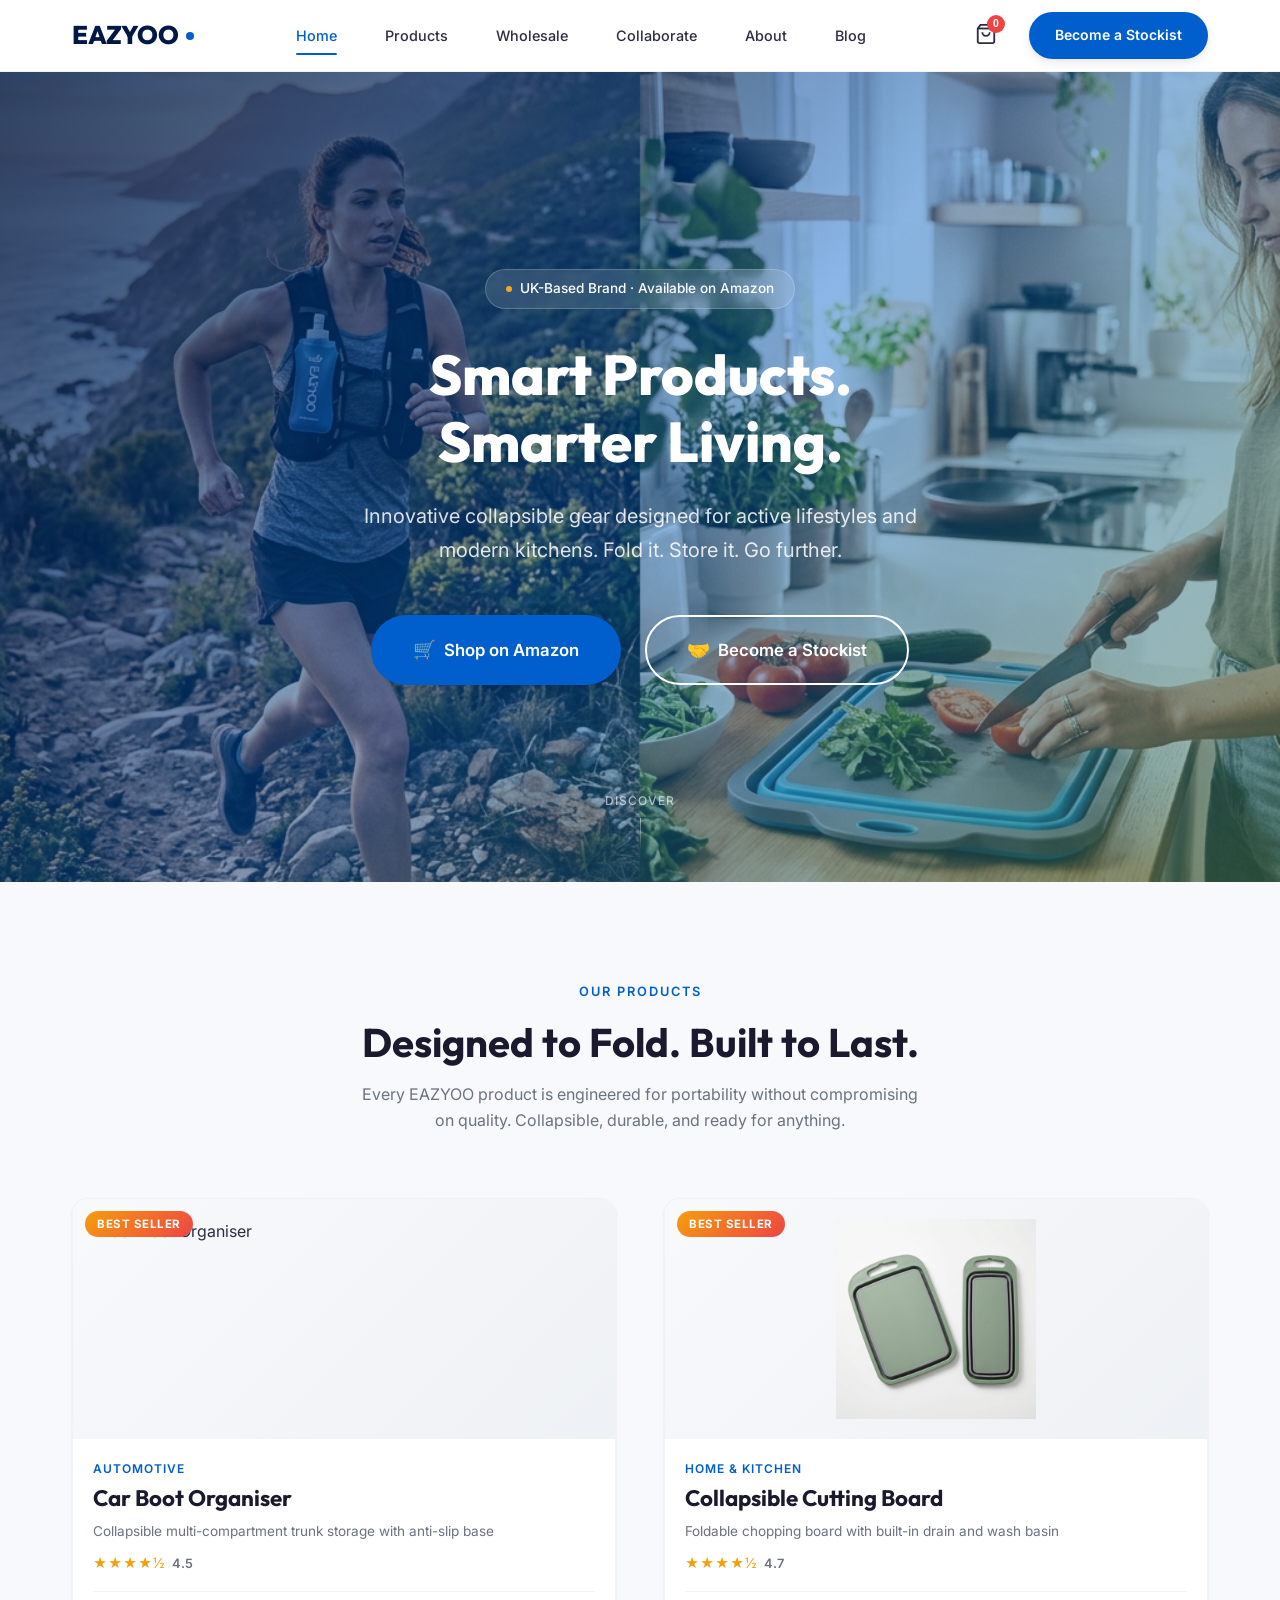
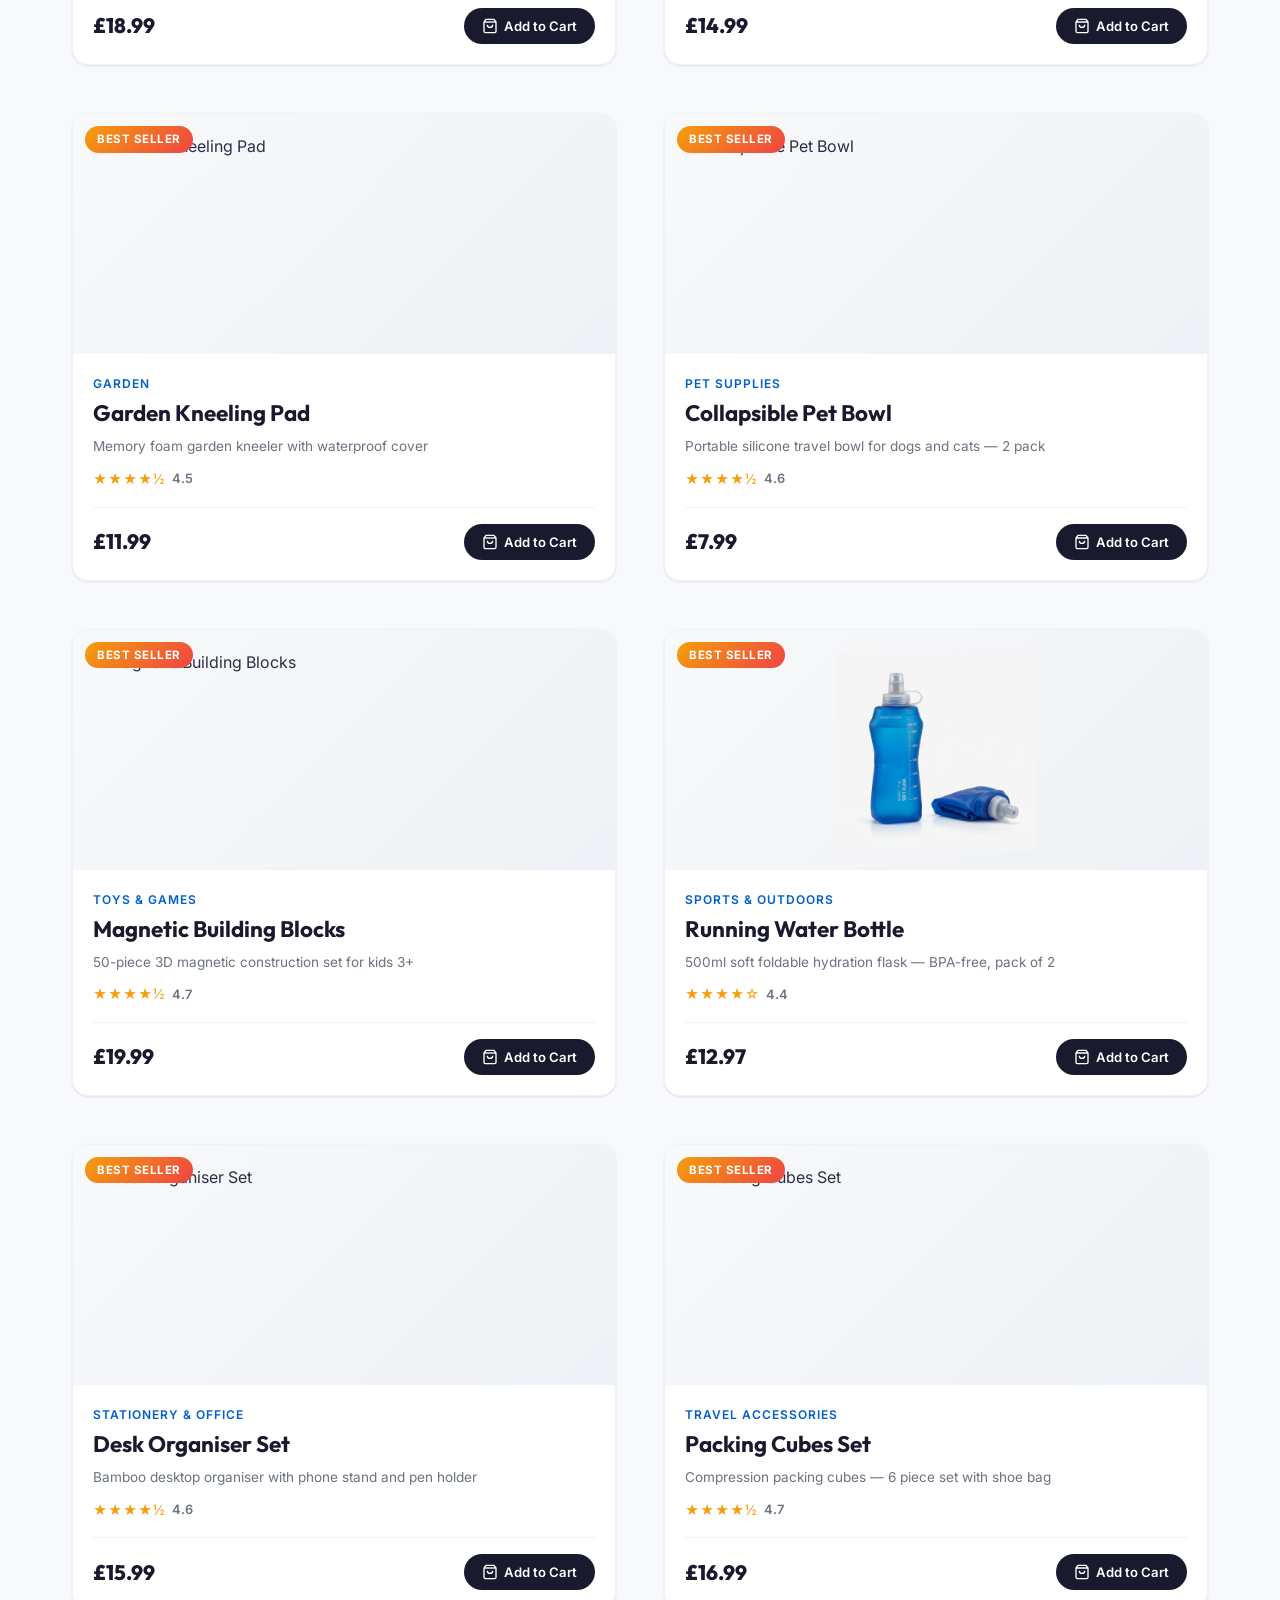
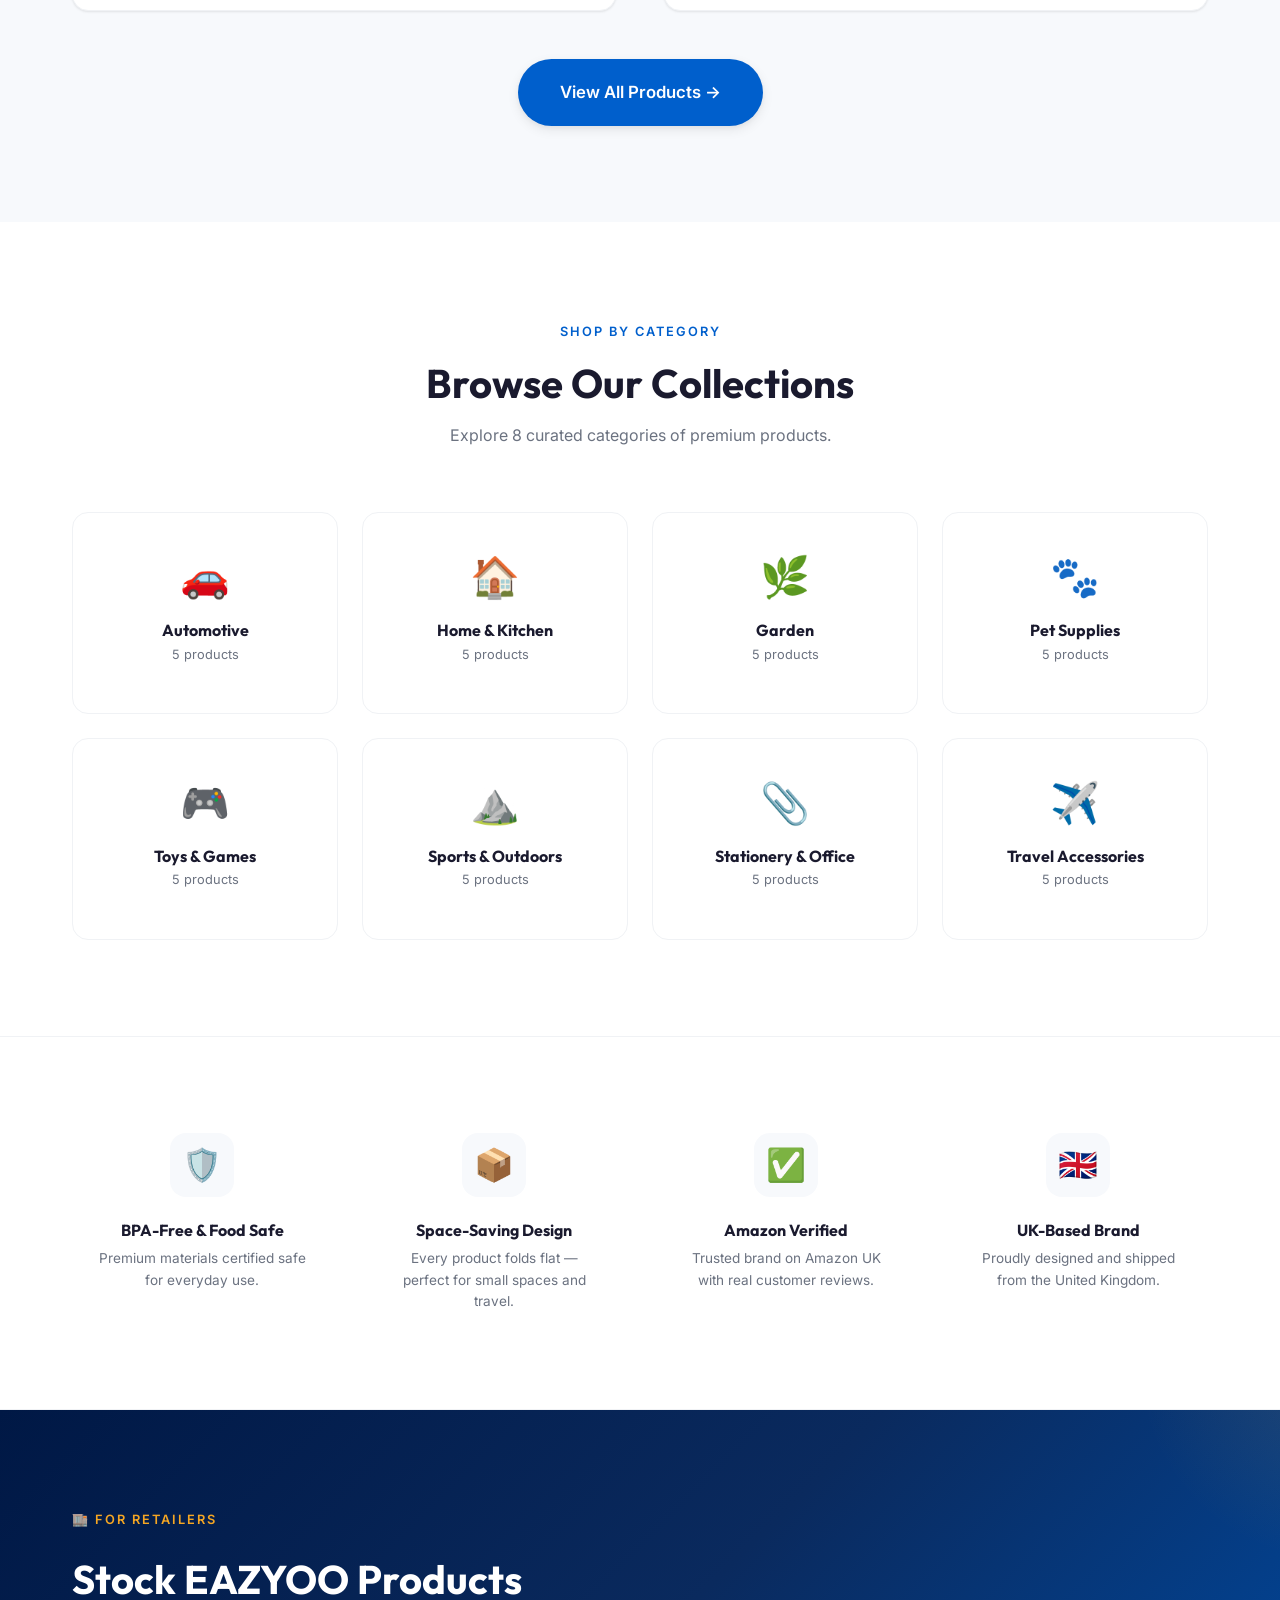
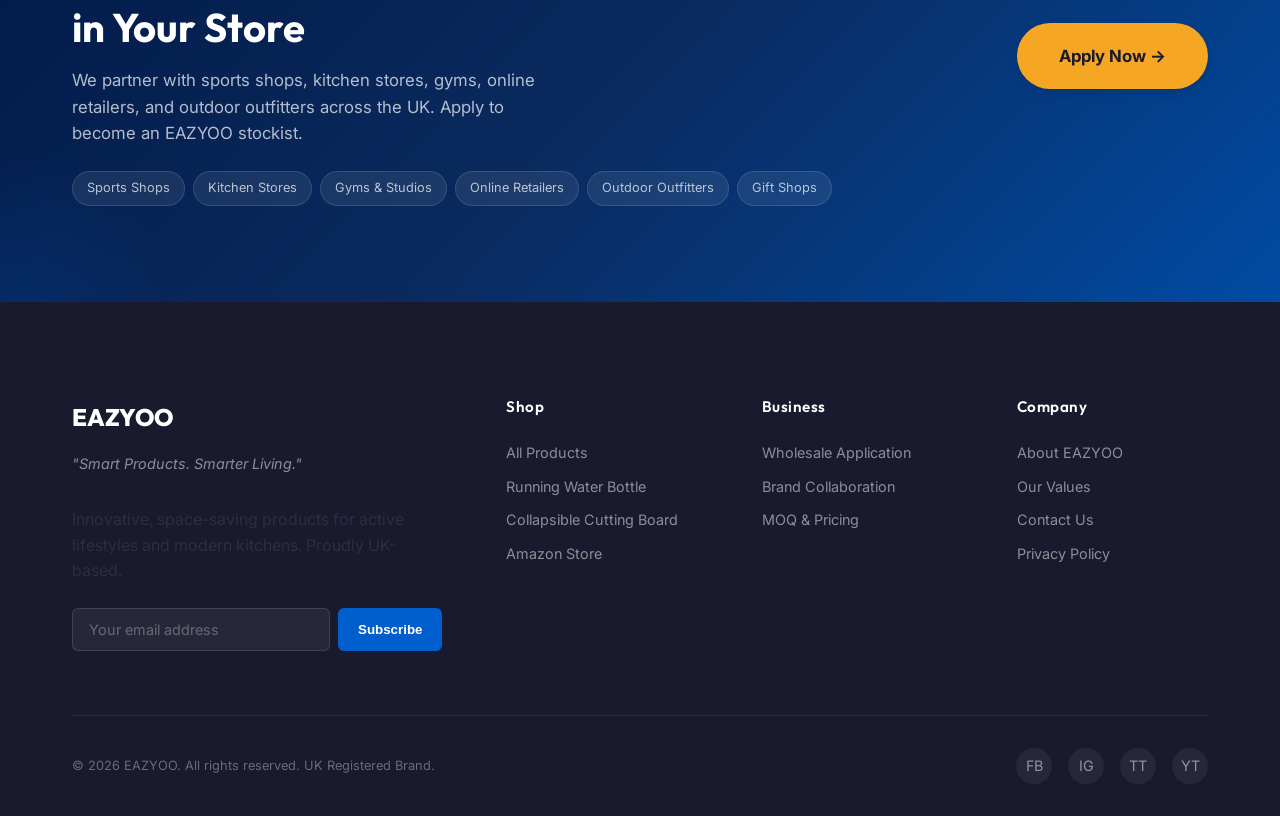
==== commit e5dfc136: "Update site content: consistent nav/footer, copyright 2026, real blog posts - Add Blog link to nav o" ====
--- a/index.html
+++ b/index.html
@@ -10,6 +10,7 @@
   <meta property="og:description" content="Innovative collapsible gear for active lifestyles & modern kitchens. UK-based brand on Amazon.">
   <meta property="og:type" content="website">
   <link rel="stylesheet" href="css/style.css">
+  <link rel="stylesheet" href="css/shop.css">
 </head>
 <body>
 
@@ -27,9 +28,14 @@
         <a href="wholesale.html">Wholesale</a>
         <a href="collaborate.html">Collaborate</a>
         <a href="about.html">About</a>
+        <a href="blog.html">Blog</a>
       </div>
       
       <div class="nav-actions">
+        <button class="cart-btn snipcart-checkout" aria-label="Open cart">
+          <svg width="22" height="22" viewBox="0 0 24 24" fill="none" stroke="currentColor" stroke-width="2"><path d="M6 2L3 6v14a2 2 0 002 2h14a2 2 0 002-2V6l-3-4z"/><line x1="3" y1="6" x2="21" y2="6"/><path d="M16 10a4 4 0 01-8 0"/></svg>
+          <span class="cart-badge snipcart-items-count">0</span>
+        </button>
         <a href="wholesale.html" class="btn btn-primary btn-sm nav-cta">Become a Stockist</a>
         <button class="mobile-toggle" id="mobileToggle" aria-label="Toggle menu">
           <span></span>
@@ -89,6 +95,24 @@
       <div class="products-grid" id="dynamic-products">
         <!-- Products will be dynamically populated here by content.js -->
         <p style="text-align:center; width:100%; color:var(--color-text-light);">Loading products...</p>
+      </div>
+
+      <div style="text-align:center; margin-top:var(--space-2xl);">
+        <a href="products.html" class="btn btn-primary btn-lg">View All Products →</a>
+      </div>
+    </div>
+  </section>
+
+  <!-- ========== SHOP BY CATEGORY ========== -->
+  <section class="section" style="background:var(--color-white);">
+    <div class="container">
+      <div class="section-header reveal">
+        <span class="section-label">Shop by Category</span>
+        <h2>Browse Our Collections</h2>
+        <p>Explore 8 curated categories of premium products.</p>
+      </div>
+      <div class="categories-grid" id="categories-showcase">
+        <!-- Populated by content.js -->
       </div>
     </div>
   </section>
@@ -195,7 +219,7 @@
       </div>
       
       <div class="footer-bottom">
-        <p>&copy; 2025 EAZYOO. All rights reserved. UK Registered Brand.</p>
+        <p>&copy; 2026 EAZYOO. All rights reserved. UK Registered Brand.</p>
         <div class="social-links">
           <a href="#" aria-label="Facebook">FB</a>
           <a href="#" aria-label="Instagram">IG</a>
--- a/css/shop.css
+++ b/css/shop.css
@@ -0,0 +1,626 @@
+/* ============================================
+   EAZYOO Shop Styles
+   Premium Product Cards, Filters, Cart Drawer
+   ============================================ */
+
+/* === CATEGORY BAR === */
+.category-bar {
+  background: var(--color-white);
+  border-bottom: 1px solid var(--color-border);
+  padding: 0;
+  margin-top: var(--nav-height);
+  position: sticky;
+  top: var(--nav-height);
+  z-index: 90;
+}
+.category-bar-scroll {
+  display: flex;
+  gap: 4px;
+  overflow-x: auto;
+  padding: 12px 0;
+  -webkit-overflow-scrolling: touch;
+  scrollbar-width: none;
+}
+.category-bar-scroll::-webkit-scrollbar { display: none; }
+.cat-link {
+  display: flex;
+  align-items: center;
+  gap: 6px;
+  padding: 8px 16px;
+  border-radius: var(--radius-full);
+  font-size: 0.85rem;
+  font-weight: 500;
+  color: var(--color-text);
+  text-decoration: none;
+  white-space: nowrap;
+  background: var(--color-bg);
+  border: 1px solid var(--color-border);
+  transition: all var(--transition-fast);
+}
+.cat-link:hover, .cat-link.active {
+  background: var(--color-ocean-blue);
+  color: white;
+  border-color: var(--color-ocean-blue);
+}
+.cat-icon { font-size: 1rem; }
+
+/* === SHOP LAYOUT === */
+.shop-layout {
+  display: flex;
+  max-width: var(--container-wide);
+  margin: 0 auto;
+  padding: 0 var(--space-xl);
+  min-height: 70vh;
+}
+
+/* === SIDEBAR === */
+.shop-sidebar {
+  width: 260px;
+  flex-shrink: 0;
+  padding: var(--space-xl) var(--space-lg) var(--space-xl) 0;
+  border-right: 1px solid var(--color-border);
+  position: sticky;
+  top: calc(var(--nav-height) + 52px);
+  height: fit-content;
+  max-height: calc(100vh - var(--nav-height) - 52px);
+  overflow-y: auto;
+}
+.sidebar-header {
+  display: flex;
+  justify-content: space-between;
+  align-items: center;
+  margin-bottom: var(--space-xl);
+}
+.sidebar-header h3 {
+  font-family: var(--font-heading);
+  font-size: 1.2rem;
+  font-weight: 700;
+}
+.sidebar-close {
+  display: none;
+  background: none;
+  border: none;
+  font-size: 1.2rem;
+  cursor: pointer;
+  color: var(--color-text-light);
+}
+.filter-section {
+  margin-bottom: var(--space-xl);
+  padding-bottom: var(--space-xl);
+  border-bottom: 1px solid var(--color-border-light);
+}
+.filter-section h4 {
+  font-family: var(--font-heading);
+  font-size: 0.85rem;
+  font-weight: 700;
+  text-transform: uppercase;
+  letter-spacing: 1px;
+  color: var(--color-text-light);
+  margin-bottom: var(--space-md);
+}
+.filter-cat-list {
+  display: flex;
+  flex-direction: column;
+  gap: 4px;
+}
+.filter-cat-btn {
+  display: flex;
+  align-items: center;
+  gap: 8px;
+  padding: 8px 12px;
+  border-radius: var(--radius-sm);
+  font-size: 0.88rem;
+  color: var(--color-text);
+  text-decoration: none;
+  transition: all var(--transition-fast);
+}
+.filter-cat-btn:hover {
+  background: var(--color-bg);
+}
+.filter-cat-btn.active {
+  background: var(--color-ocean-blue);
+  color: white;
+  font-weight: 600;
+}
+.filter-cat-btn .filter-count {
+  margin-left: auto;
+  font-size: 0.75rem;
+  background: var(--color-bg-alt);
+  padding: 2px 8px;
+  border-radius: var(--radius-full);
+  color: var(--color-text-light);
+}
+.filter-cat-btn.active .filter-count {
+  background: rgba(255,255,255,0.2);
+  color: white;
+}
+.price-slider {
+  width: 100%;
+  height: 6px;
+  border-radius: 3px;
+  appearance: none;
+  background: var(--color-border);
+  outline: none;
+}
+.price-slider::-webkit-slider-thumb {
+  appearance: none;
+  width: 20px;
+  height: 20px;
+  border-radius: 50%;
+  background: var(--color-ocean-blue);
+  cursor: pointer;
+  box-shadow: 0 2px 6px rgba(0,95,204,0.3);
+}
+.price-range-labels {
+  display: flex;
+  justify-content: space-between;
+  font-size: 0.8rem;
+  color: var(--color-text-light);
+  margin-top: 8px;
+}
+.sort-select {
+  width: 100%;
+  padding: 10px 12px;
+  border: 1px solid var(--color-border);
+  border-radius: var(--radius-sm);
+  font-family: var(--font-body);
+  font-size: 0.88rem;
+  color: var(--color-text);
+  background: var(--color-white);
+  cursor: pointer;
+}
+
+/* === SHOP MAIN === */
+.shop-main {
+  flex: 1;
+  padding: var(--space-xl) 0 var(--space-xl) var(--space-xl);
+  min-width: 0;
+}
+.shop-header {
+  display: flex;
+  justify-content: space-between;
+  align-items: center;
+  margin-bottom: var(--space-xl);
+}
+.shop-header h1 {
+  font-family: var(--font-heading);
+  font-size: 1.8rem;
+  font-weight: 800;
+}
+.product-count {
+  font-size: 0.88rem;
+  color: var(--color-text-light);
+  margin-top: 4px;
+  display: block;
+}
+.filter-toggle-btn {
+  display: none;
+  align-items: center;
+  gap: 6px;
+  padding: 10px 18px;
+  border: 1px solid var(--color-border);
+  border-radius: var(--radius-full);
+  background: var(--color-white);
+  font-family: var(--font-body);
+  font-size: 0.88rem;
+  font-weight: 600;
+  cursor: pointer;
+  transition: all var(--transition-fast);
+}
+.filter-toggle-btn:hover {
+  border-color: var(--color-ocean-blue);
+  color: var(--color-ocean-blue);
+}
+
+/* === PRODUCT GRID === */
+.product-grid {
+  display: grid;
+  grid-template-columns: repeat(3, 1fr);
+  gap: var(--space-lg);
+}
+
+/* === PRODUCT CARD === */
+.product-card {
+  background: var(--color-white);
+  border-radius: var(--radius-lg);
+  overflow: hidden;
+  border: 1px solid var(--color-border-light);
+  transition: all var(--transition-base);
+  display: flex;
+  flex-direction: column;
+}
+.product-card:hover {
+  box-shadow: var(--shadow-lg);
+  transform: translateY(-4px);
+  border-color: transparent;
+}
+.product-card-visual {
+  position: relative;
+  height: 240px;
+  background: linear-gradient(135deg, #f8f9fb 0%, #eef1f5 100%);
+  overflow: hidden;
+  display: flex;
+  align-items: center;
+  justify-content: center;
+}
+.product-card-img, .product-slider {
+  width: 100%;
+  height: 100%;
+  object-fit: contain;
+  padding: 20px;
+  transition: transform var(--transition-slow);
+}
+.product-card:hover .product-card-img {
+  transform: scale(1.05);
+}
+.product-slider {
+  position: relative;
+}
+.product-slider .slide {
+  position: absolute;
+  top: 0;
+  left: 0;
+  width: 100%;
+  height: 100%;
+  object-fit: contain;
+  padding: 20px;
+  transition: opacity 0.6s ease;
+}
+.card-badge {
+  position: absolute;
+  top: 12px;
+  left: 12px;
+  padding: 4px 12px;
+  border-radius: var(--radius-full);
+  font-size: 0.72rem;
+  font-weight: 700;
+  letter-spacing: 0.5px;
+  text-transform: uppercase;
+  z-index: 2;
+}
+.badge-hot {
+  background: linear-gradient(135deg, #f59e0b, #ef4444);
+  color: white;
+}
+.badge-new {
+  background: linear-gradient(135deg, #3b82f6, #8b5cf6);
+  color: white;
+}
+
+/* === CARD BODY === */
+.product-card-body {
+  padding: 20px;
+  display: flex;
+  flex-direction: column;
+  flex-grow: 1;
+}
+.product-card-category {
+  font-size: 0.75rem;
+  font-weight: 600;
+  text-transform: uppercase;
+  letter-spacing: 1px;
+  color: var(--color-ocean-blue);
+  margin-bottom: 6px;
+}
+.product-card-title {
+  font-family: var(--font-heading);
+  font-size: 1.05rem;
+  font-weight: 700;
+  color: var(--color-charcoal);
+  margin-bottom: 6px;
+  line-height: 1.3;
+}
+.product-card-desc {
+  font-size: 0.85rem;
+  color: var(--color-text-light);
+  line-height: 1.5;
+  margin-bottom: 12px;
+  flex-grow: 1;
+}
+.product-card-rating {
+  display: flex;
+  align-items: center;
+  gap: 6px;
+  margin-bottom: 16px;
+}
+.product-card-rating .stars {
+  color: #f59e0b;
+  font-size: 0.85rem;
+  letter-spacing: 1px;
+}
+.product-card-rating .rating-num {
+  font-size: 0.8rem;
+  color: var(--color-text-light);
+  font-weight: 600;
+}
+
+/* === CARD FOOTER (Price + Button) === */
+.product-card-footer {
+  display: flex;
+  justify-content: space-between;
+  align-items: center;
+  padding-top: 16px;
+  border-top: 1px solid var(--color-border-light);
+  margin-top: auto;
+}
+.product-price {
+  font-family: var(--font-heading);
+  font-size: 1.3rem;
+  font-weight: 800;
+  color: var(--color-charcoal);
+}
+.price-group {
+  display: flex;
+  flex-direction: column;
+  gap: 2px;
+}
+.product-price-old {
+  font-size: 0.8rem;
+  text-decoration: line-through;
+  color: var(--color-text-light);
+}
+.product-price.wholesale {
+  font-family: var(--font-heading);
+  font-size: 1.3rem;
+  font-weight: 800;
+  color: var(--color-ocean-blue);
+}
+.wholesale-badge {
+  font-size: 0.65rem;
+  font-weight: 700;
+  background: var(--color-ocean-blue);
+  color: white;
+  padding: 2px 6px;
+  border-radius: var(--radius-sm);
+  width: fit-content;
+}
+.btn-add-cart {
+  display: inline-flex;
+  align-items: center;
+  gap: 6px;
+  padding: 10px 18px;
+  background: var(--color-charcoal);
+  color: white;
+  border: none;
+  border-radius: var(--radius-full);
+  font-family: var(--font-body);
+  font-size: 0.82rem;
+  font-weight: 600;
+  cursor: pointer;
+  transition: all var(--transition-base);
+  white-space: nowrap;
+}
+.btn-add-cart:hover {
+  background: var(--color-ocean-blue);
+  transform: translateY(-1px);
+  box-shadow: var(--shadow-glow-blue);
+}
+
+/* === CART BUTTON (Header) === */
+.cart-btn {
+  position: relative;
+  background: none;
+  border: none;
+  cursor: pointer;
+  color: var(--color-text);
+  padding: 8px;
+  border-radius: 50%;
+  transition: all var(--transition-fast);
+}
+.cart-btn:hover {
+  background: var(--color-bg);
+  color: var(--color-ocean-blue);
+}
+.cart-badge {
+  position: absolute;
+  top: 0;
+  right: 0;
+  width: 18px;
+  height: 18px;
+  background: #ef4444;
+  color: white;
+  font-size: 0.65rem;
+  font-weight: 700;
+  border-radius: 50%;
+  display: flex;
+  align-items: center;
+  justify-content: center;
+}
+
+/* === CART DRAWER === */
+.cart-overlay {
+  position: fixed;
+  inset: 0;
+  background: rgba(0,0,0,0.4);
+  z-index: 998;
+  opacity: 0;
+  pointer-events: none;
+  transition: opacity 0.3s ease;
+}
+.cart-overlay.open {
+  opacity: 1;
+  pointer-events: all;
+}
+.cart-drawer {
+  position: fixed;
+  top: 0;
+  right: -420px;
+  width: 400px;
+  max-width: 90vw;
+  height: 100vh;
+  background: var(--color-white);
+  z-index: 999;
+  box-shadow: -8px 0 30px rgba(0,0,0,0.1);
+  display: flex;
+  flex-direction: column;
+  transition: right 0.35s cubic-bezier(0.4, 0, 0.2, 1);
+}
+.cart-drawer.open {
+  right: 0;
+}
+.cart-drawer-header {
+  display: flex;
+  justify-content: space-between;
+  align-items: center;
+  padding: 20px 24px;
+  border-bottom: 1px solid var(--color-border);
+}
+.cart-drawer-header h3 {
+  font-family: var(--font-heading);
+  font-weight: 700;
+}
+.cart-close {
+  background: none;
+  border: none;
+  font-size: 1.2rem;
+  cursor: pointer;
+  color: var(--color-text-light);
+  padding: 4px;
+}
+.cart-items {
+  flex: 1;
+  overflow-y: auto;
+  padding: 16px 24px;
+}
+.cart-item {
+  display: flex;
+  gap: 14px;
+  padding: 14px 0;
+  border-bottom: 1px solid var(--color-border-light);
+}
+.cart-item-img {
+  width: 64px;
+  height: 64px;
+  object-fit: contain;
+  background: var(--color-bg);
+  border-radius: var(--radius-sm);
+  padding: 4px;
+}
+.cart-item-info {
+  flex: 1;
+}
+.cart-item-name {
+  font-weight: 600;
+  font-size: 0.9rem;
+  margin-bottom: 4px;
+}
+.cart-item-price {
+  font-weight: 700;
+  color: var(--color-ocean-blue);
+  font-size: 0.95rem;
+  margin-bottom: 8px;
+}
+.cart-item-controls {
+  display: flex;
+  align-items: center;
+  gap: 8px;
+}
+.cart-item-controls button {
+  width: 28px;
+  height: 28px;
+  border: 1px solid var(--color-border);
+  border-radius: var(--radius-sm);
+  background: var(--color-white);
+  cursor: pointer;
+  font-size: 0.9rem;
+  display: flex;
+  align-items: center;
+  justify-content: center;
+  transition: all var(--transition-fast);
+}
+.cart-item-controls button:hover {
+  border-color: var(--color-ocean-blue);
+  color: var(--color-ocean-blue);
+}
+.cart-item-controls span {
+  font-weight: 600;
+  font-size: 0.9rem;
+  min-width: 20px;
+  text-align: center;
+}
+.cart-drawer-footer {
+  padding: 20px 24px;
+  border-top: 1px solid var(--color-border);
+}
+.cart-total-row {
+  display: flex;
+  justify-content: space-between;
+  font-family: var(--font-heading);
+  font-size: 1.1rem;
+  font-weight: 700;
+}
+
+/* === HOMEPAGE CATEGORY SHOWCASE === */
+.categories-grid {
+  display: grid;
+  grid-template-columns: repeat(4, 1fr);
+  gap: var(--space-lg);
+}
+.category-card {
+  background: var(--color-white);
+  border: 1px solid var(--color-border-light);
+  border-radius: var(--radius-lg);
+  padding: var(--space-xl);
+  text-align: center;
+  text-decoration: none;
+  color: var(--color-text);
+  transition: all var(--transition-base);
+}
+.category-card:hover {
+  box-shadow: var(--shadow-lg);
+  transform: translateY(-4px);
+  border-color: var(--color-ocean-blue);
+}
+.category-icon {
+  font-size: 2.5rem;
+  display: block;
+  margin-bottom: 12px;
+}
+.category-card h4 {
+  font-family: var(--font-heading);
+  font-size: 1rem;
+  font-weight: 700;
+  margin-bottom: 4px;
+}
+.category-card p {
+  font-size: 0.8rem;
+  color: var(--color-text-light);
+}
+
+/* === TOAST ANIMATION === */
+@keyframes slideUp {
+  from { transform: translateY(20px); opacity: 0; }
+  to { transform: translateY(0); opacity: 1; }
+}
+
+/* === RESPONSIVE === */
+@media (max-width: 1024px) {
+  .product-grid { grid-template-columns: repeat(2, 1fr); }
+  .categories-grid { grid-template-columns: repeat(2, 1fr); }
+  
+  .shop-sidebar {
+    position: fixed;
+    top: 0;
+    left: -300px;
+    width: 280px;
+    height: 100vh;
+    background: var(--color-white);
+    z-index: 200;
+    padding: var(--space-xl);
+    border-right: 1px solid var(--color-border);
+    transition: left 0.3s ease;
+    overflow-y: auto;
+  }
+  .shop-sidebar.open { left: 0; }
+  .sidebar-close { display: block; }
+  .filter-toggle-btn { display: flex; }
+  .shop-main { padding-left: 0; }
+}
+
+@media (max-width: 640px) {
+  .product-grid { grid-template-columns: 1fr; gap: var(--space-md); }
+  .categories-grid { grid-template-columns: repeat(2, 1fr); gap: var(--space-md); }
+  .shop-header h1 { font-size: 1.4rem; }
+  .product-card-visual { height: 200px; }
+  .cart-drawer { width: 100vw; max-width: 100vw; right: -100vw; }
+}
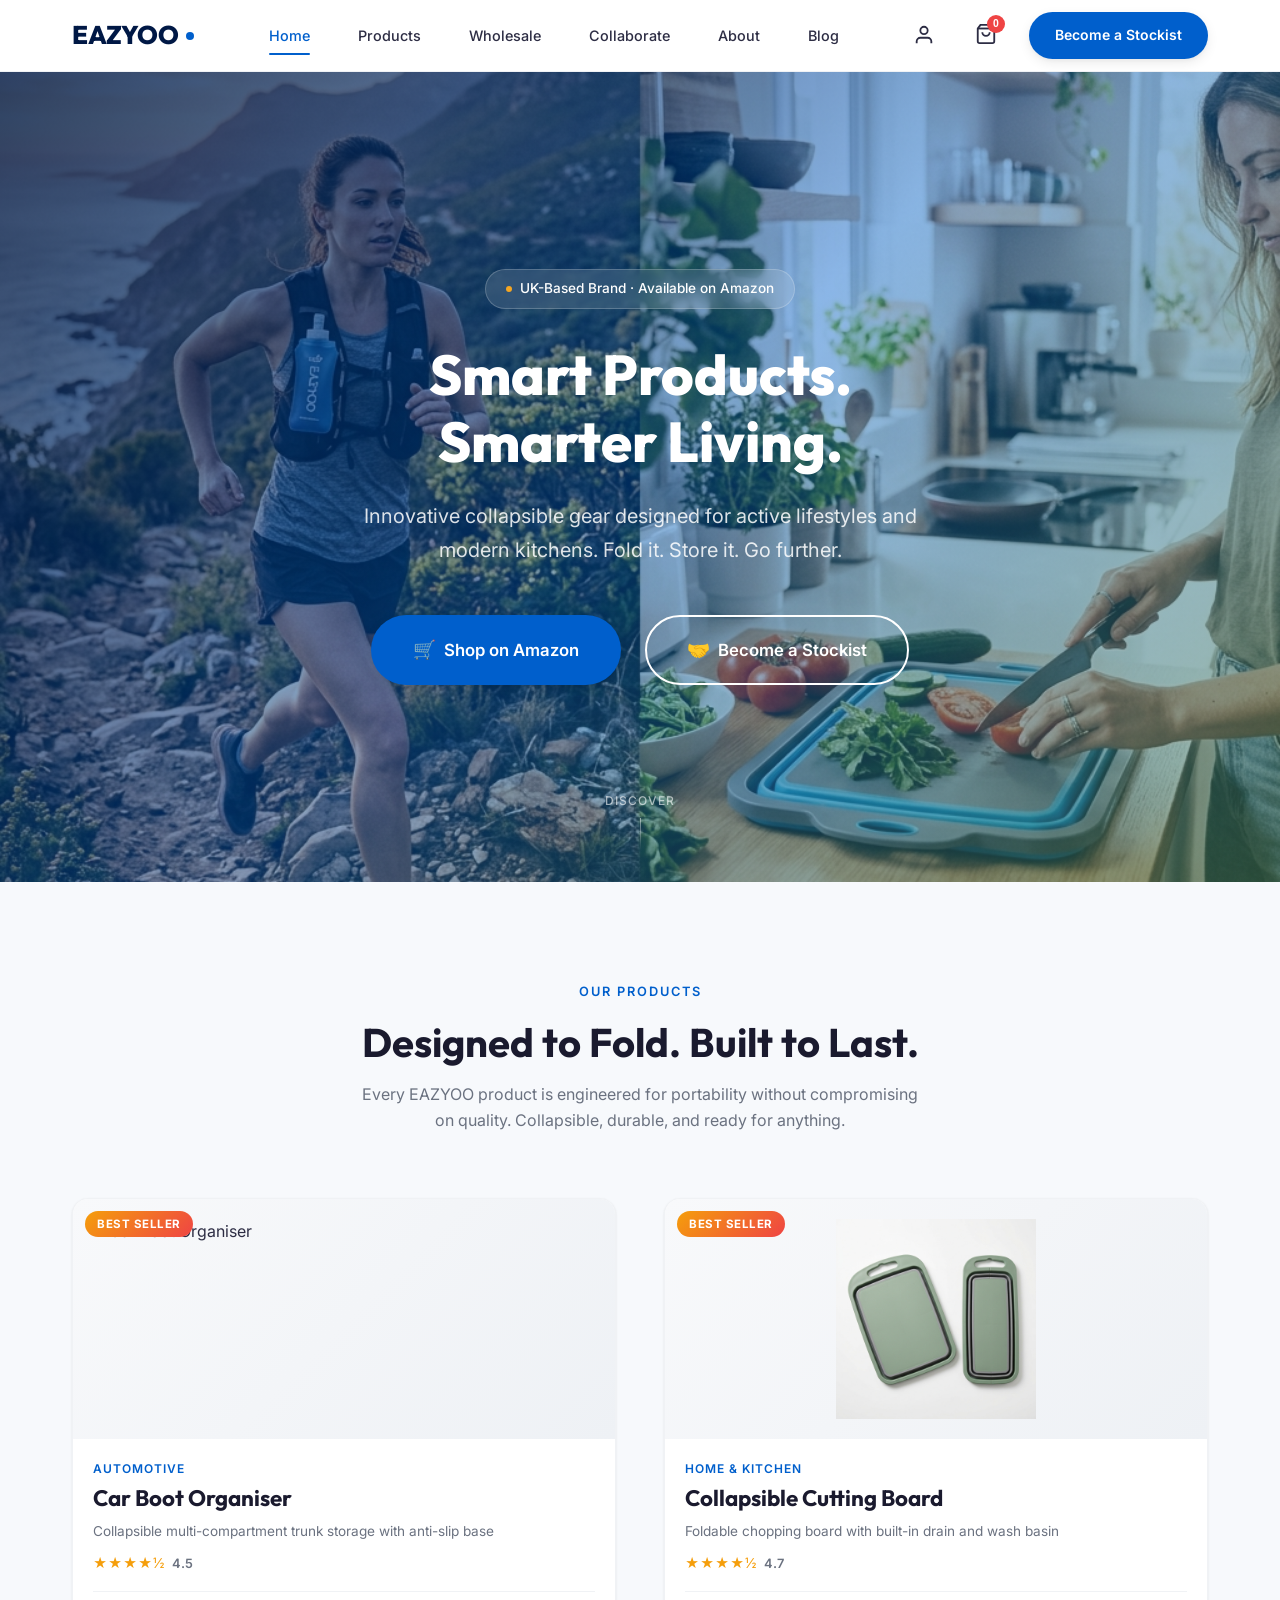
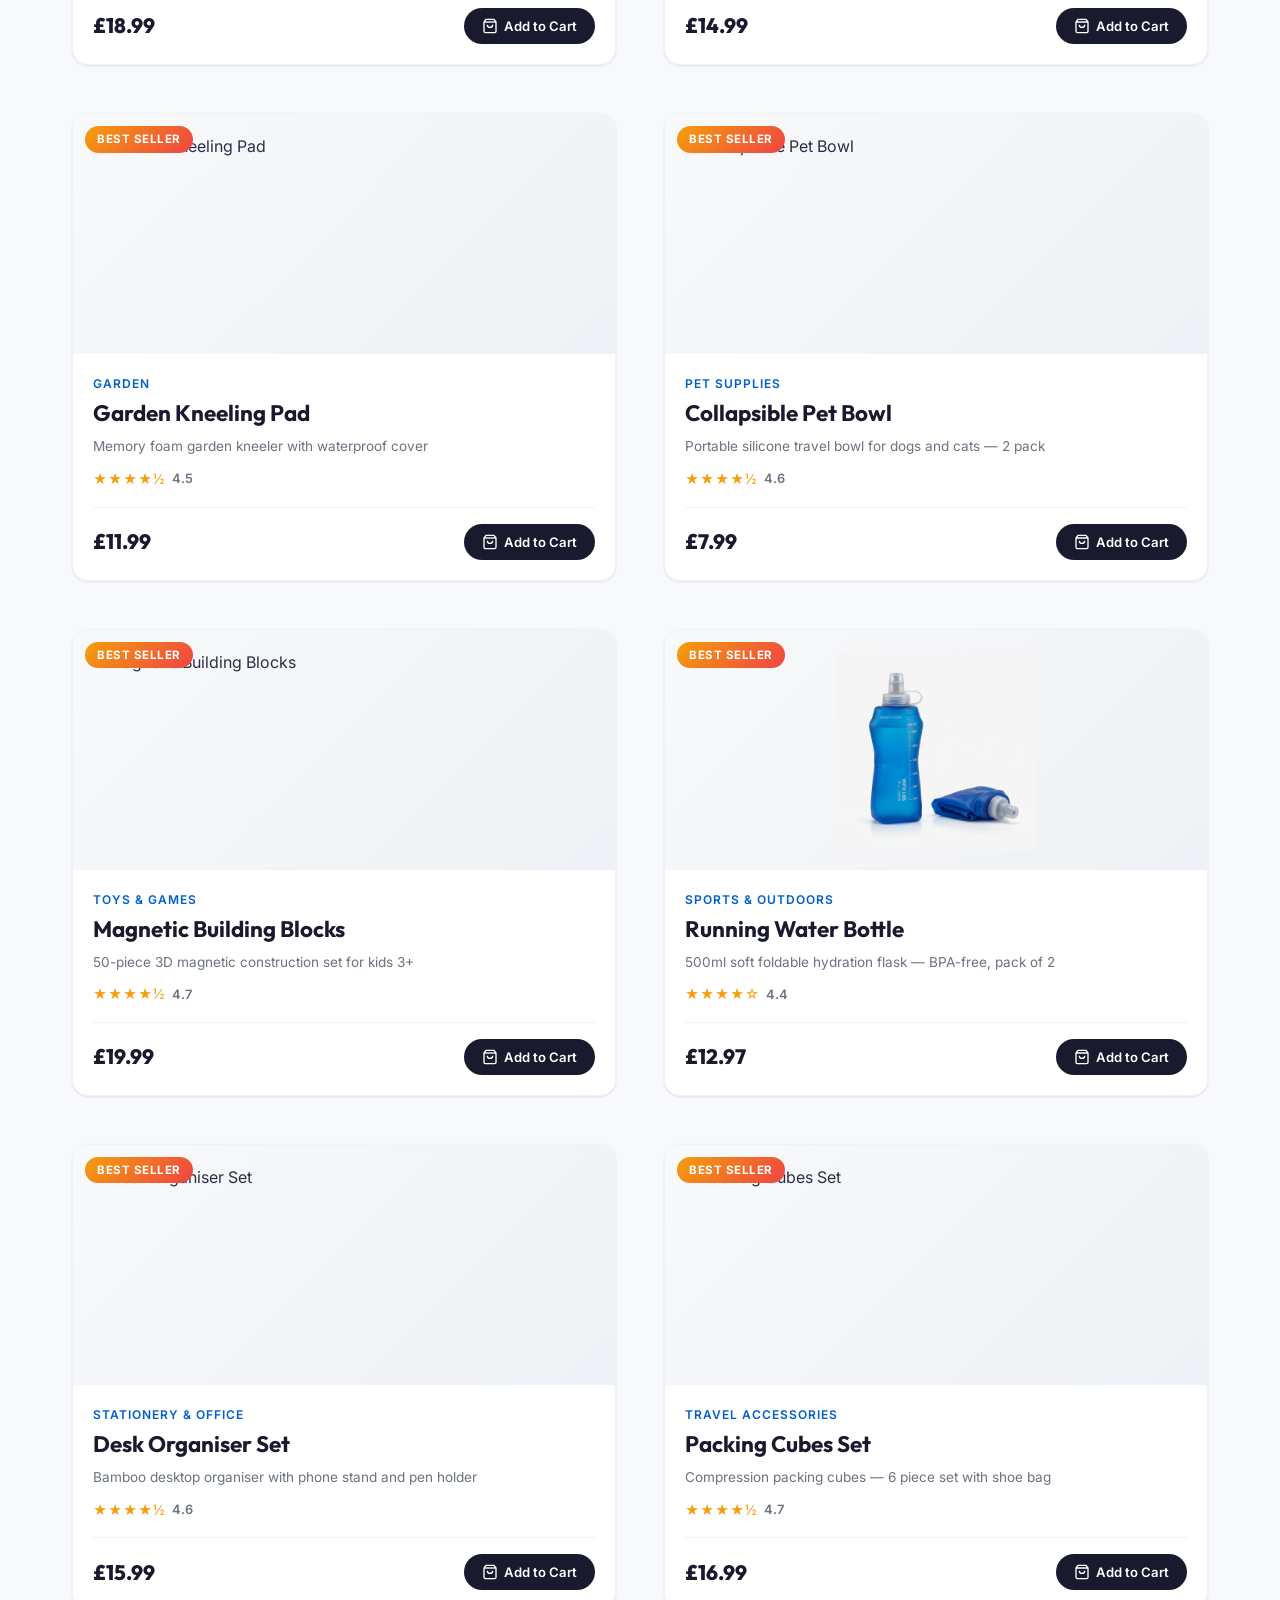
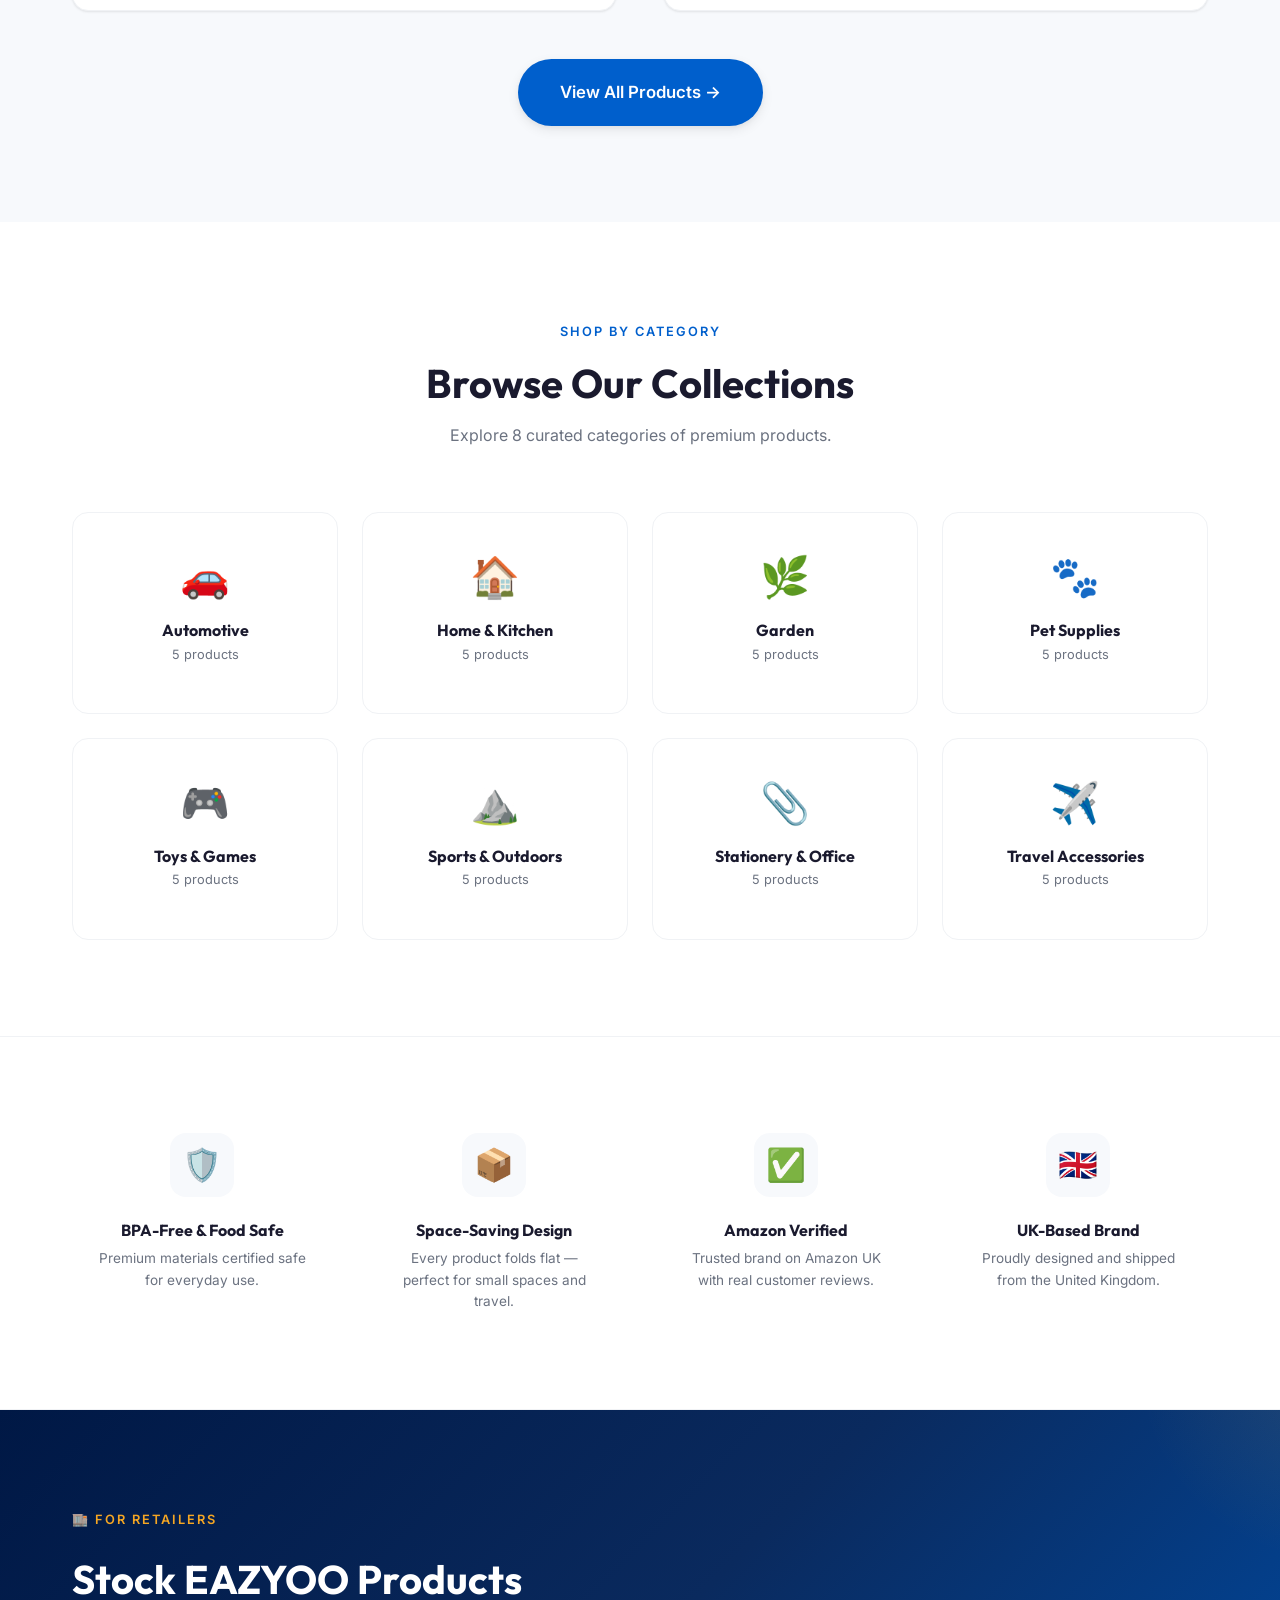
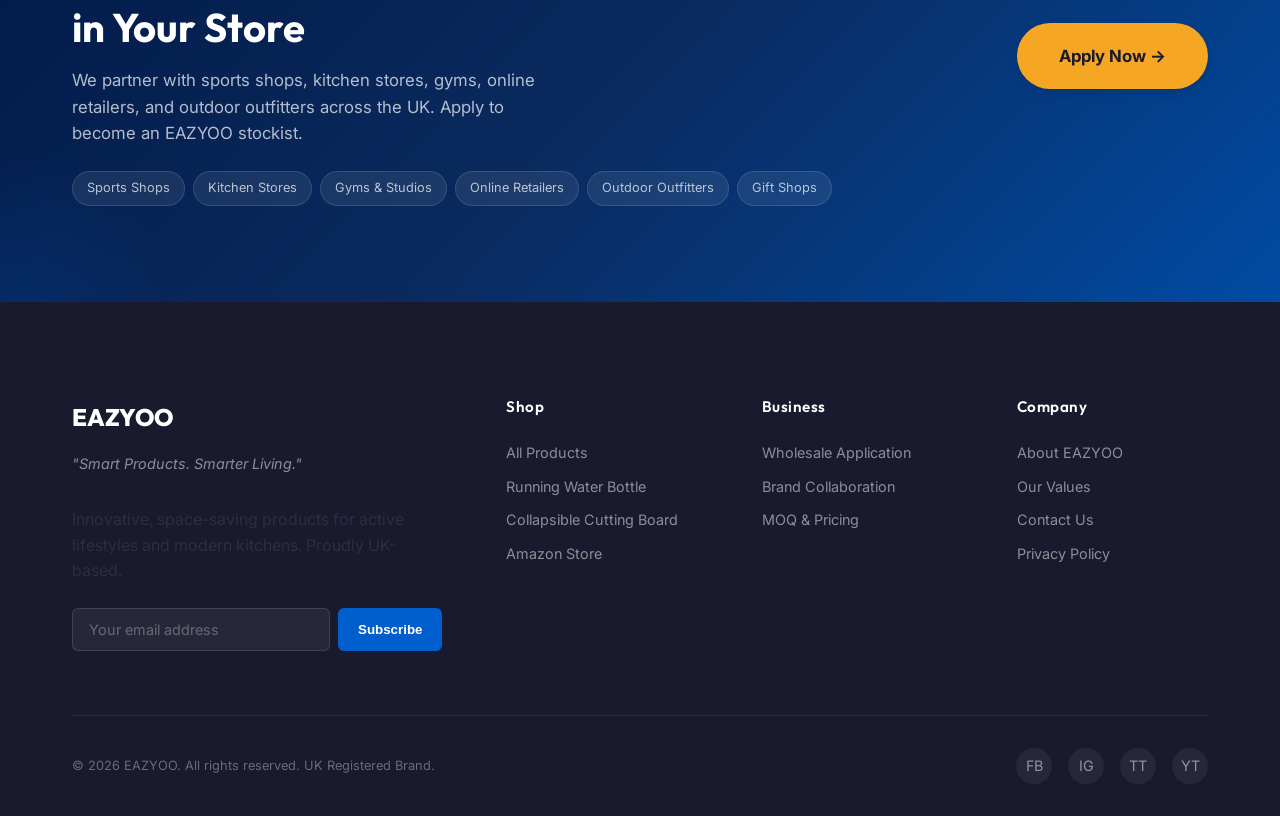
==== commit 78999b7b: "Add customer account page and user icon to all navbars - New account.html with sign in / create acco" ====
--- a/index.html
+++ b/index.html
@@ -32,6 +32,9 @@
       </div>
       
       <div class="nav-actions">
+        <a href="account.html" class="account-icon" aria-label="My Account" style="display:flex; align-items:center; color:var(--color-text); margin-right:8px;">
+          <svg width="22" height="22" viewBox="0 0 24 24" fill="none" stroke="currentColor" stroke-width="2"><path d="M20 21v-2a4 4 0 00-4-4H8a4 4 0 00-4 4v2"/><circle cx="12" cy="7" r="4"/></svg>
+        </a>
         <button class="cart-btn snipcart-checkout" aria-label="Open cart">
           <svg width="22" height="22" viewBox="0 0 24 24" fill="none" stroke="currentColor" stroke-width="2"><path d="M6 2L3 6v14a2 2 0 002 2h14a2 2 0 002-2V6l-3-4z"/><line x1="3" y1="6" x2="21" y2="6"/><path d="M16 10a4 4 0 01-8 0"/></svg>
           <span class="cart-badge snipcart-items-count">0</span>
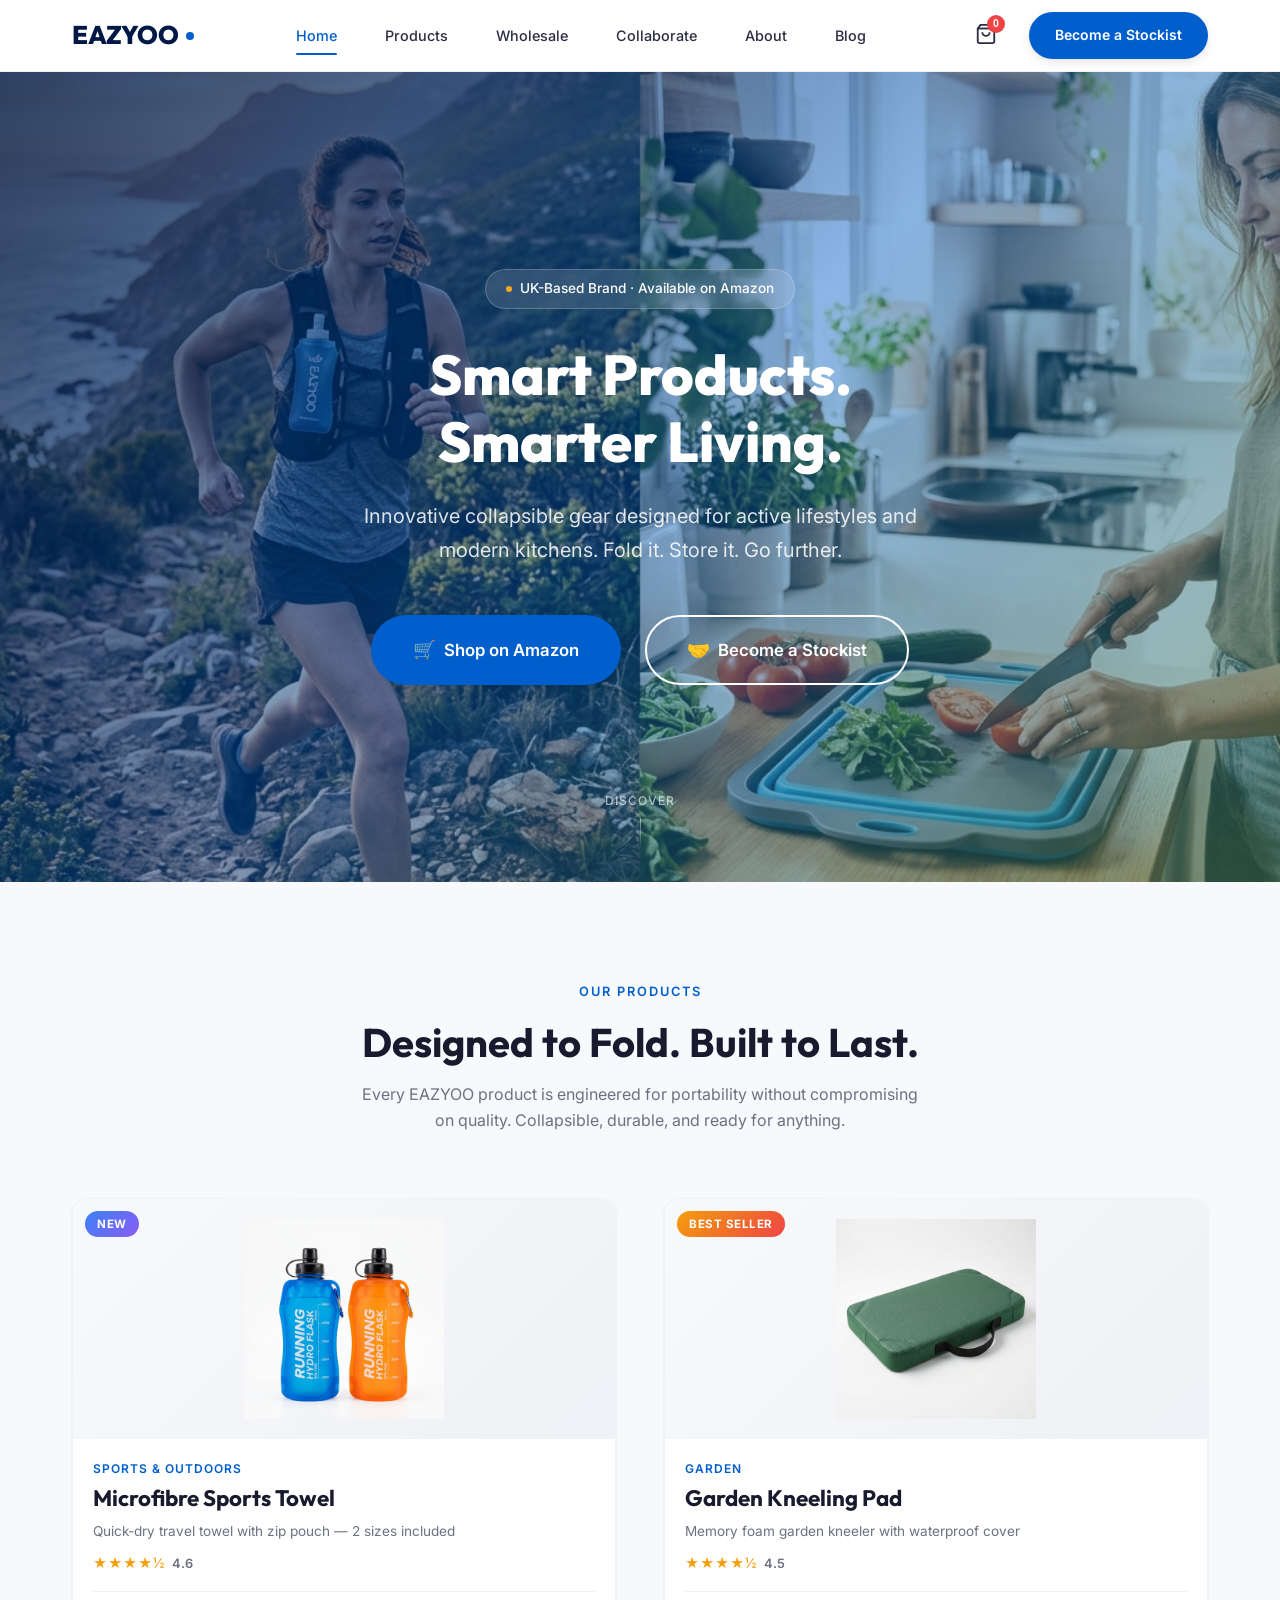
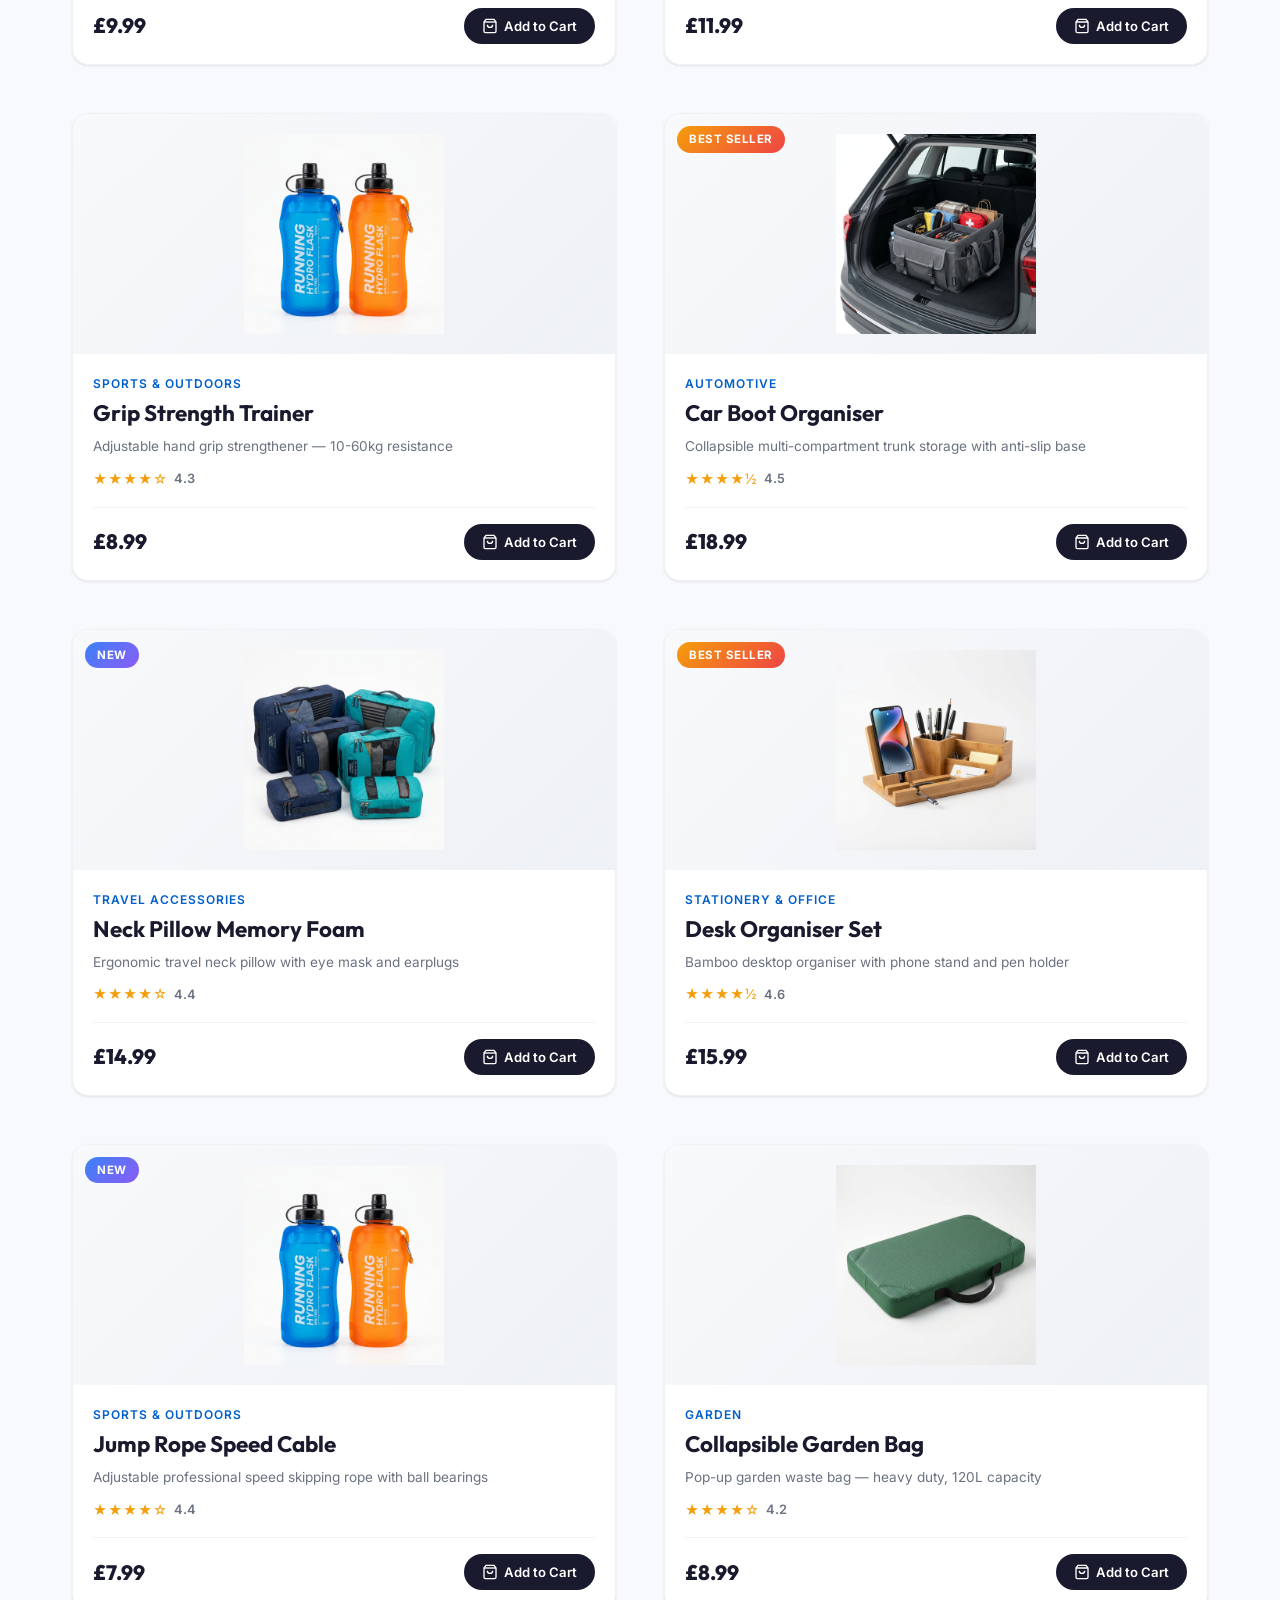
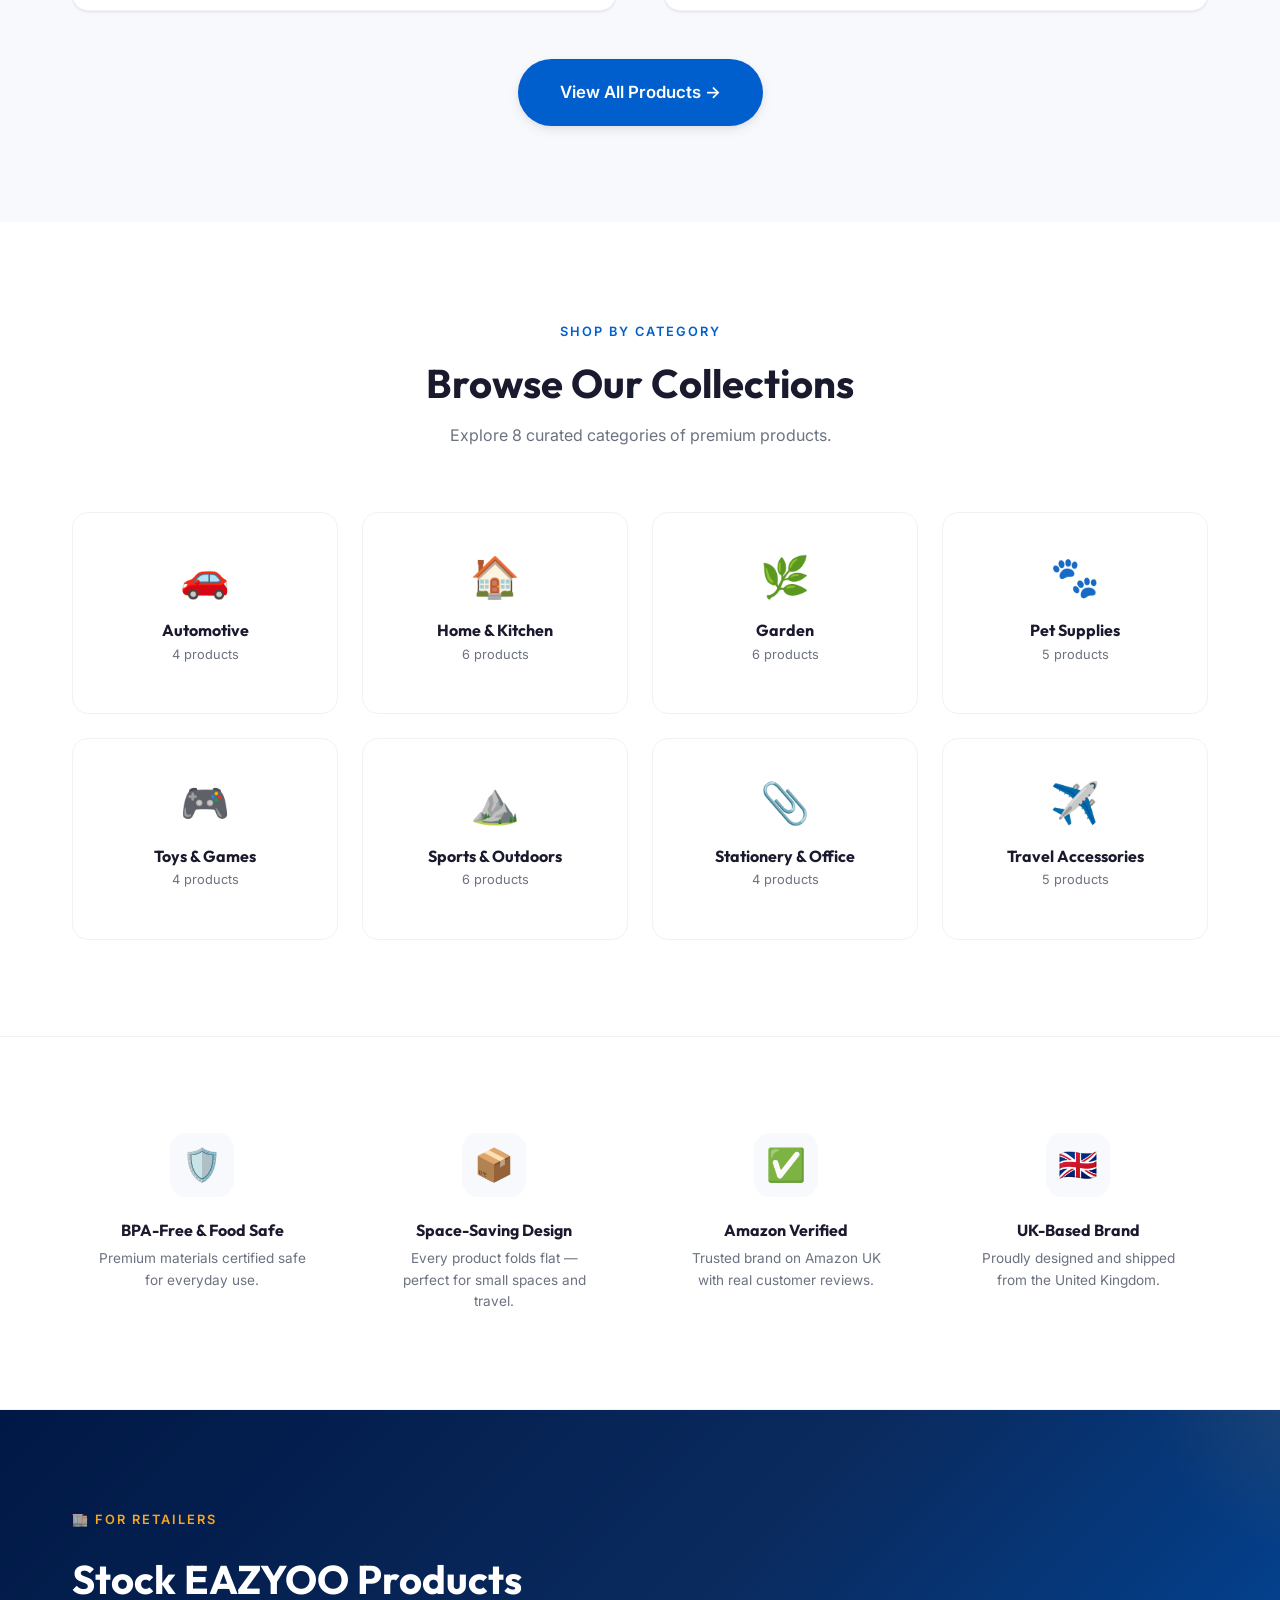
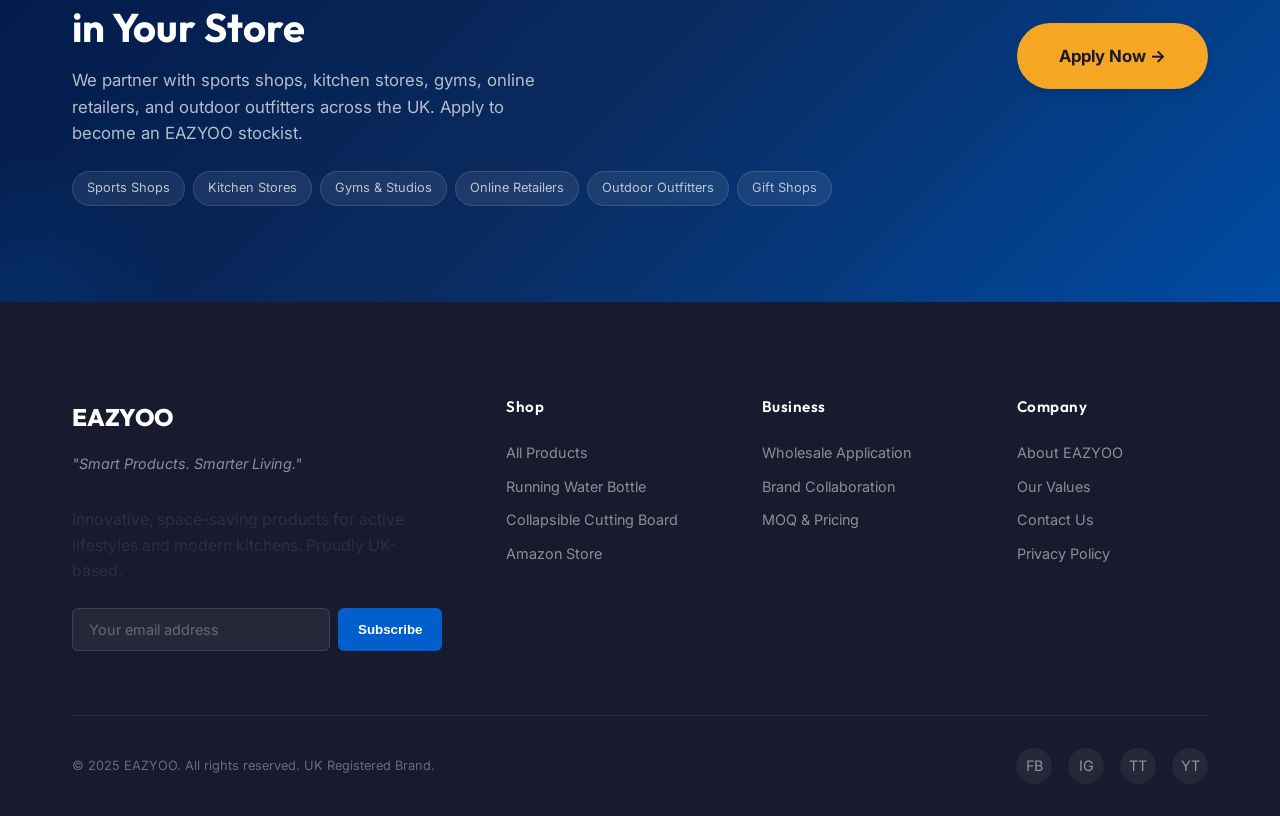
==== commit 1f923df4: "Add real product images for all 8 categories, account.html, fix admin panel publishing, random homep" ====
--- a/index.html
+++ b/index.html
@@ -32,9 +32,6 @@
       </div>
       
       <div class="nav-actions">
-        <a href="account.html" class="account-icon" aria-label="My Account" style="display:flex; align-items:center; color:var(--color-text); margin-right:8px;">
-          <svg width="22" height="22" viewBox="0 0 24 24" fill="none" stroke="currentColor" stroke-width="2"><path d="M20 21v-2a4 4 0 00-4-4H8a4 4 0 00-4 4v2"/><circle cx="12" cy="7" r="4"/></svg>
-        </a>
         <button class="cart-btn snipcart-checkout" aria-label="Open cart">
           <svg width="22" height="22" viewBox="0 0 24 24" fill="none" stroke="currentColor" stroke-width="2"><path d="M6 2L3 6v14a2 2 0 002 2h14a2 2 0 002-2V6l-3-4z"/><line x1="3" y1="6" x2="21" y2="6"/><path d="M16 10a4 4 0 01-8 0"/></svg>
           <span class="cart-badge snipcart-items-count">0</span>
@@ -222,7 +219,7 @@
       </div>
       
       <div class="footer-bottom">
-        <p>&copy; 2026 EAZYOO. All rights reserved. UK Registered Brand.</p>
+        <p>&copy; 2025 EAZYOO. All rights reserved. UK Registered Brand.</p>
         <div class="social-links">
           <a href="#" aria-label="Facebook">FB</a>
           <a href="#" aria-label="Instagram">IG</a>
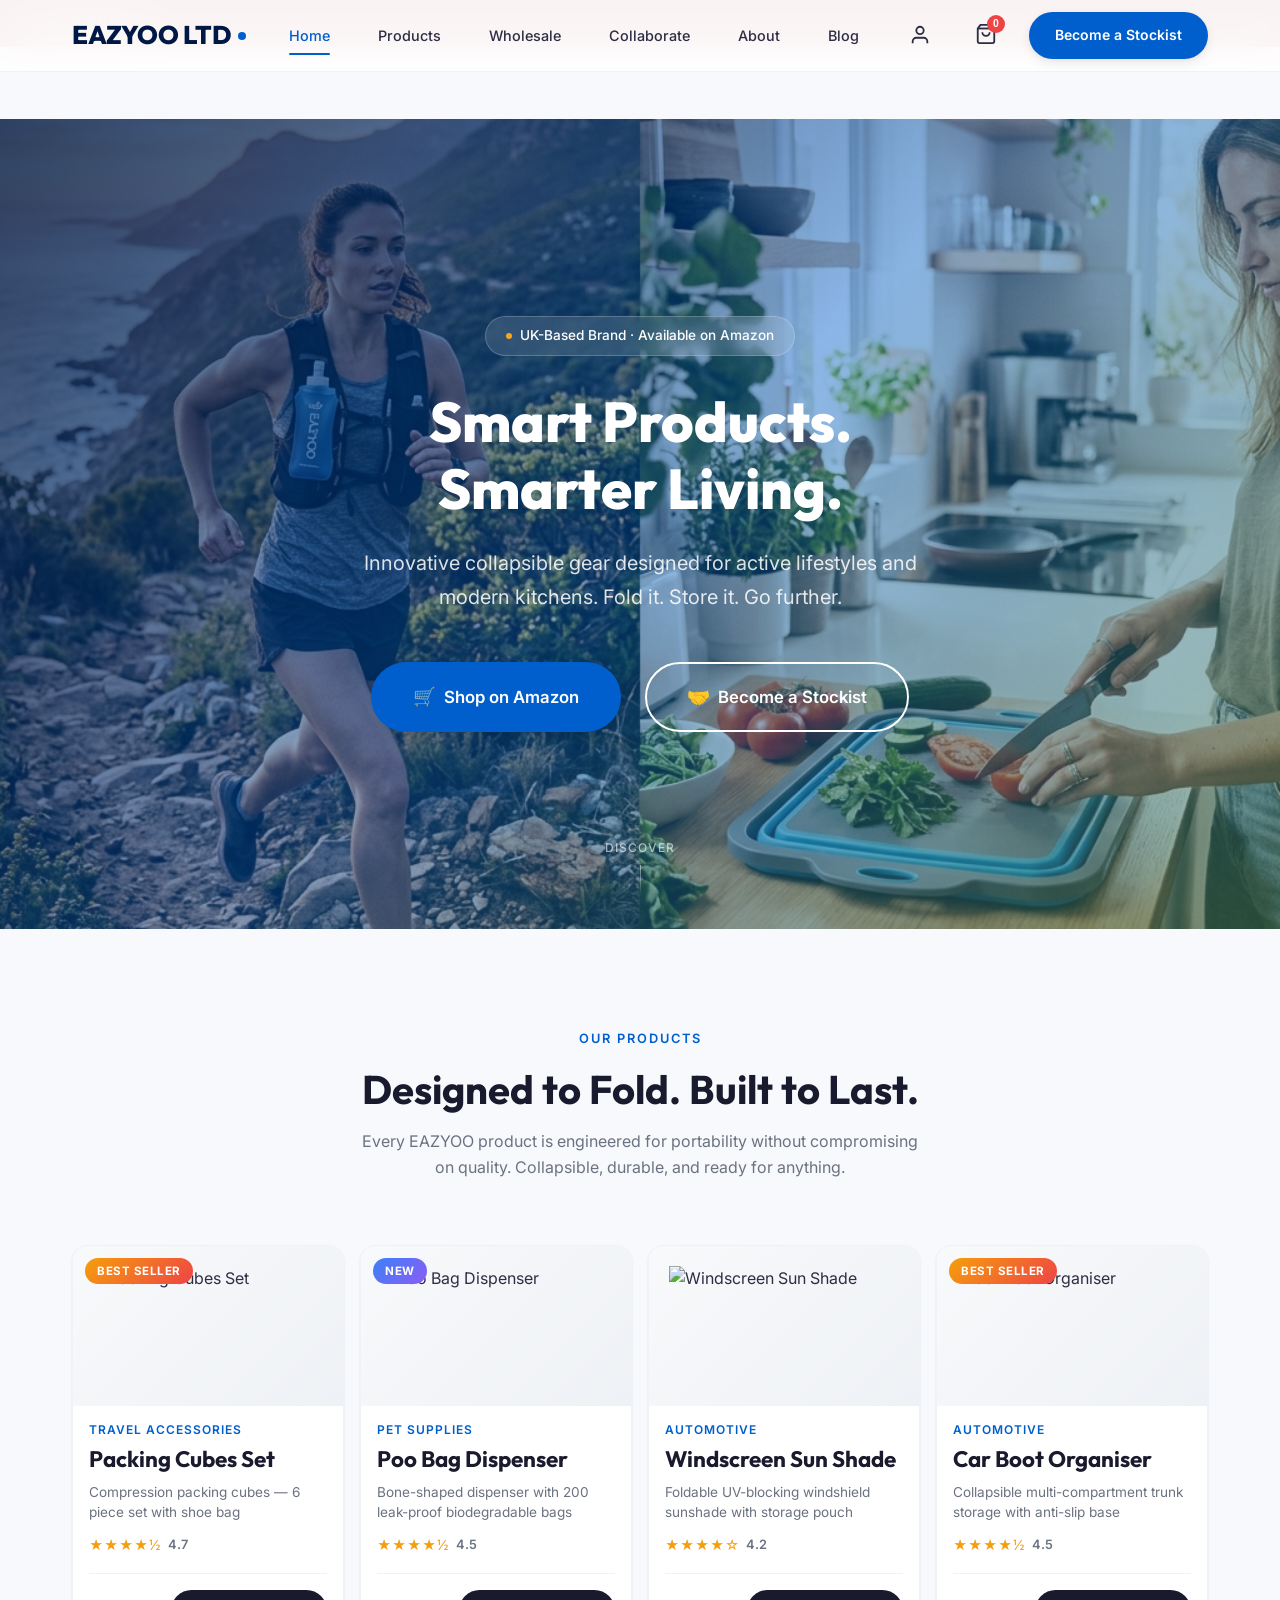
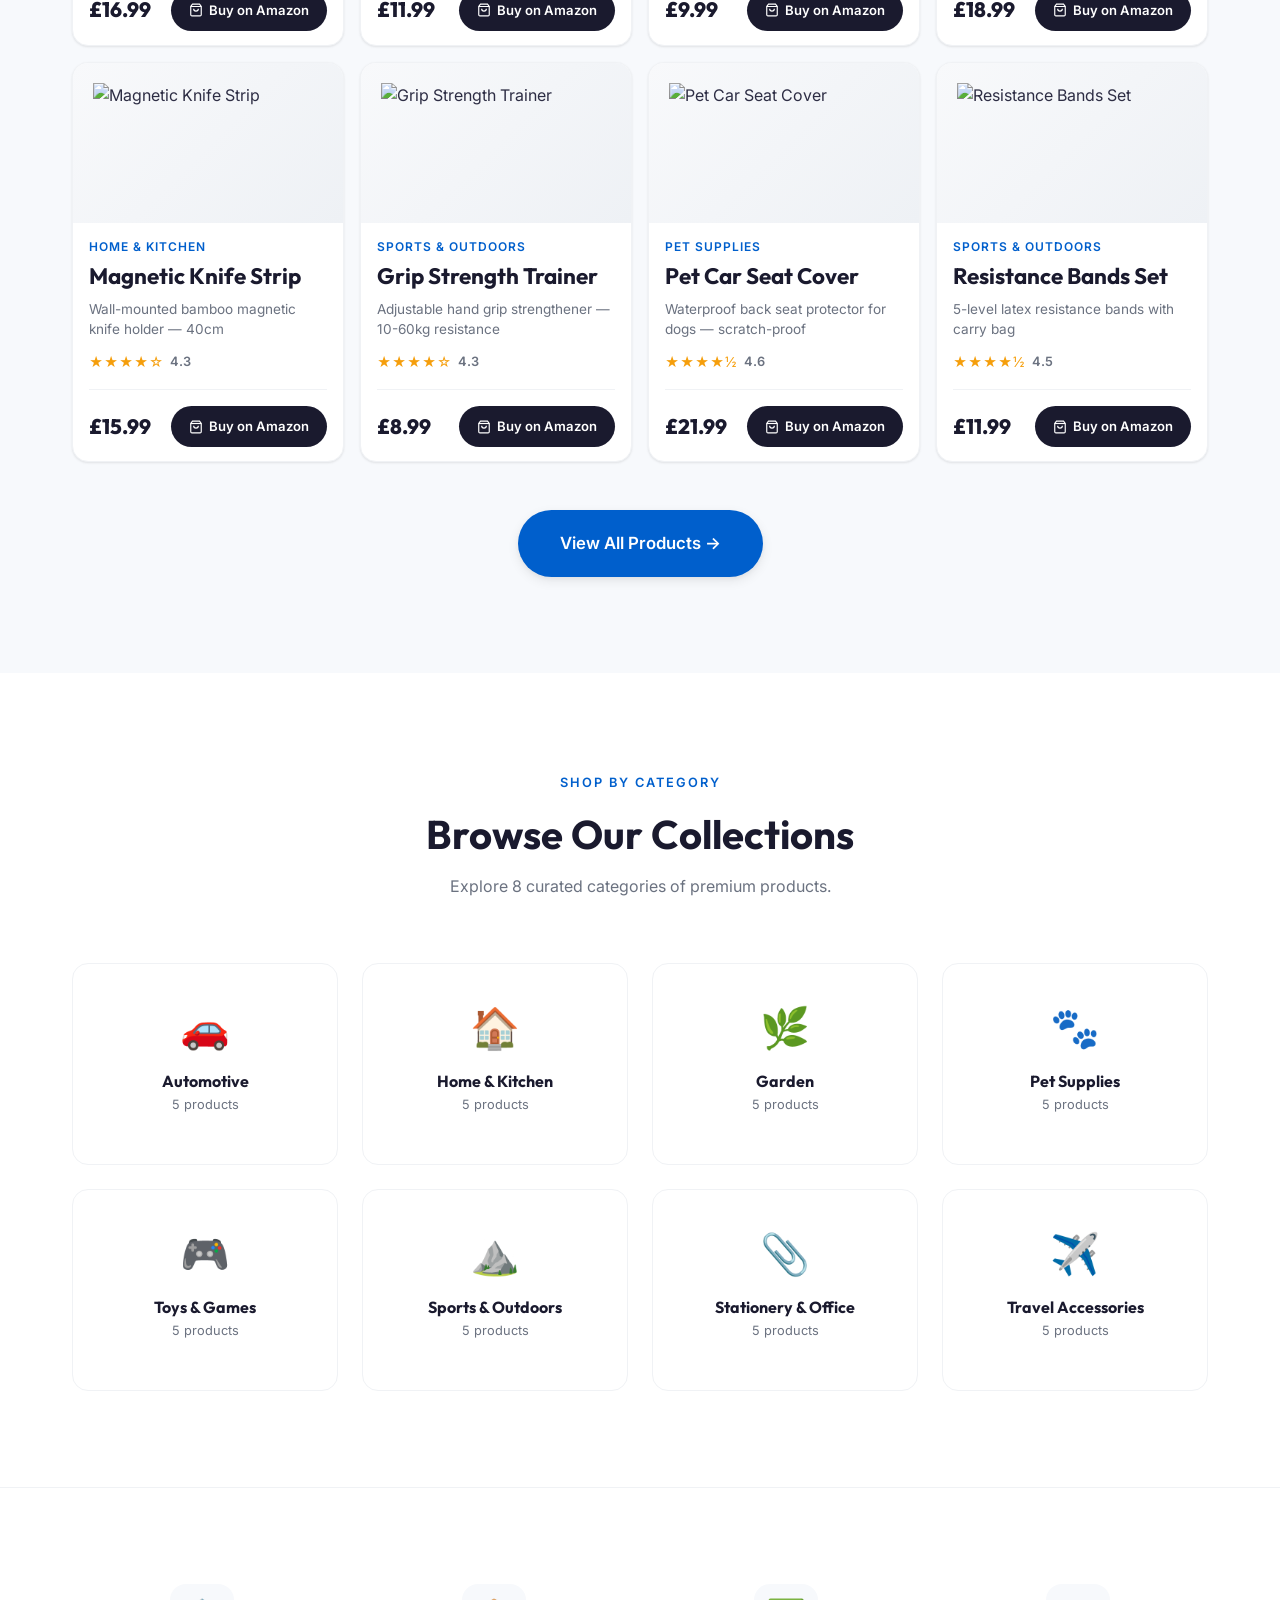
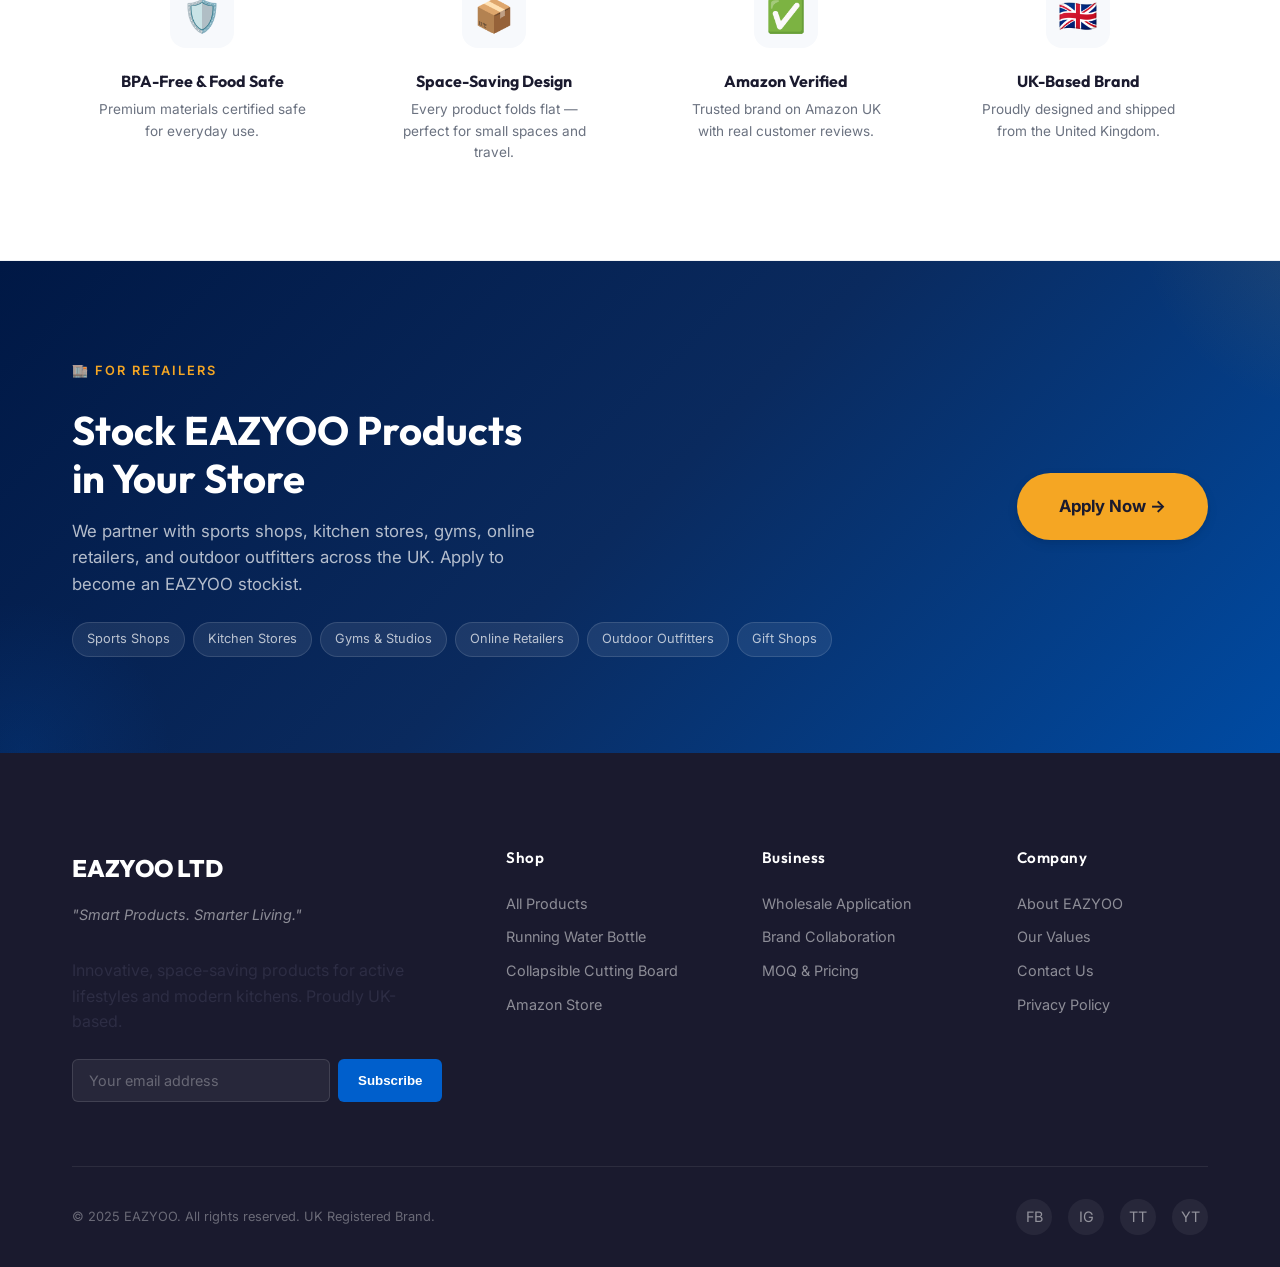
==== commit 3e17e177: "Fix: sign-out nav, cart fallback, product card size, noticeboard with admin control, social links in" ====
--- a/index.html
+++ b/index.html
@@ -32,6 +32,9 @@
       </div>
       
       <div class="nav-actions">
+        <a href="account.html" id="nav-account-link" aria-label="My Account" style="display:flex; align-items:center; color:var(--color-text); margin-right:4px; padding:8px; border-radius:50%; transition:all 0.2s;" onmouseenter="this.style.background='var(--color-bg)'" onmouseleave="this.style.background='none'">
+          <svg width="22" height="22" viewBox="0 0 24 24" fill="none" stroke="currentColor" stroke-width="2"><path d="M20 21v-2a4 4 0 00-4-4H8a4 4 0 00-4 4v2"/><circle cx="12" cy="7" r="4"/></svg>
+        </a>
         <button class="cart-btn snipcart-checkout" aria-label="Open cart">
           <svg width="22" height="22" viewBox="0 0 24 24" fill="none" stroke="currentColor" stroke-width="2"><path d="M6 2L3 6v14a2 2 0 002 2h14a2 2 0 002-2V6l-3-4z"/><line x1="3" y1="6" x2="21" y2="6"/><path d="M16 10a4 4 0 01-8 0"/></svg>
           <span class="cart-badge snipcart-items-count">0</span>
@@ -46,7 +49,10 @@
     </div>
   </nav>
 
-  <!-- ========== HERO SECTION ========== -->
+  <!-- ========== NOTICE BOARD ========== -->
+  <div id="site-noticeboard"></div>
+
+
   <section class="hero" id="hero">
     <div class="hero-bg">
       <img src="images/hero-banner.png" alt="EAZYOO lifestyle — running outdoors and modern kitchen" loading="eager">
--- a/css/shop.css
+++ b/css/shop.css
@@ -216,7 +216,14 @@
 .product-grid {
   display: grid;
   grid-template-columns: repeat(3, 1fr);
-  gap: var(--space-lg);
+  gap: var(--space-md);
+}
+
+/* === HOMEPAGE PRODUCTS GRID (4-column) === */
+.products-grid {
+  display: grid;
+  grid-template-columns: repeat(4, 1fr);
+  gap: var(--space-md);
 }
 
 /* === PRODUCT CARD === */
@@ -236,7 +243,7 @@
 }
 .product-card-visual {
   position: relative;
-  height: 240px;
+  height: 160px;
   background: linear-gradient(135deg, #f8f9fb 0%, #eef1f5 100%);
   overflow: hidden;
   display: flex;
@@ -289,7 +296,7 @@
 
 /* === CARD BODY === */
 .product-card-body {
-  padding: 20px;
+  padding: 14px 16px;
   display: flex;
   flex-direction: column;
   flex-grow: 1;
@@ -619,8 +626,110 @@
 
 @media (max-width: 640px) {
   .product-grid { grid-template-columns: 1fr; gap: var(--space-md); }
+  .products-grid { grid-template-columns: repeat(2, 1fr); gap: var(--space-sm); }
   .categories-grid { grid-template-columns: repeat(2, 1fr); gap: var(--space-md); }
   .shop-header h1 { font-size: 1.4rem; }
-  .product-card-visual { height: 200px; }
+  .product-card-visual { height: 140px; }
   .cart-drawer { width: 100vw; max-width: 100vw; right: -100vw; }
 }
+
+/* ========================================== */
+/* NOTICE BOARD BANNER                        */
+/* ========================================== */
+#site-noticeboard {
+  position: relative;
+  z-index: 89;
+  overflow: hidden;
+  white-space: nowrap;
+  padding: 0;
+  line-height: 1;
+}
+#site-noticeboard.nb-hidden { display: none; }
+
+.nb-inner {
+  display: flex;
+  align-items: center;
+  padding: 10px 0;
+  font-size: 0.88rem;
+  font-weight: 600;
+  letter-spacing: 0.3px;
+}
+
+/* Type colours */
+.nb-type-maintenance { background: #991b1b; color: #fff; }
+.nb-type-maintenance .nb-icon-pill { background: rgba(255,255,255,0.2); }
+.nb-type-deals       { background: #92400e; color: #fff; }
+.nb-type-deals .nb-icon-pill { background: rgba(255,255,255,0.2); }
+.nb-type-hourly_deal { background: #1e3a5f; color: #fff; }
+.nb-type-hourly_deal .nb-icon-pill { background: rgba(255,255,255,0.2); }
+.nb-type-sale        { background: #065f46; color: #fff; }
+.nb-type-sale .nb-icon-pill { background: rgba(255,255,255,0.2); }
+.nb-type-custom      { background: #312e81; color: #fff; }
+.nb-type-custom .nb-icon-pill { background: rgba(255,255,255,0.2); }
+
+.nb-icon-pill {
+  flex-shrink: 0;
+  padding: 3px 12px;
+  border-radius: 20px;
+  font-size: 0.72rem;
+  font-weight: 800;
+  text-transform: uppercase;
+  letter-spacing: 1px;
+  margin-right: 16px;
+  margin-left: 16px;
+  white-space: nowrap;
+}
+
+.nb-marquee-wrap {
+  flex: 1;
+  overflow: hidden;
+  position: relative;
+}
+.nb-marquee-wrap::before,
+.nb-marquee-wrap::after {
+  content: '';
+  position: absolute;
+  top: 0;
+  width: 40px;
+  height: 100%;
+  z-index: 2;
+  pointer-events: none;
+}
+.nb-marquee-wrap::before { left: 0; background: linear-gradient(to right, rgba(0,0,0,0.15), transparent); }
+.nb-marquee-wrap::after  { right: 0; background: linear-gradient(to left, rgba(0,0,0,0.15), transparent); }
+
+.nb-marquee {
+  display: inline-block;
+  padding-left: 100%;
+  animation: nbScroll 30s linear infinite;
+}
+.nb-marquee.speed-slow   { animation-duration: 50s; }
+.nb-marquee.speed-normal { animation-duration: 30s; }
+.nb-marquee.speed-fast   { animation-duration: 15s; }
+.nb-marquee:hover { animation-play-state: paused; }
+
+@keyframes nbScroll {
+  0%   { transform: translateX(0); }
+  100% { transform: translateX(-100%); }
+}
+
+/* dismiss button */
+.nb-dismiss {
+  background: none;
+  border: none;
+  color: rgba(255,255,255,0.7);
+  cursor: pointer;
+  padding: 4px 12px;
+  font-size: 1rem;
+  flex-shrink: 0;
+  transition: color 0.2s;
+}
+.nb-dismiss:hover { color: #fff; }
+
+/* Responsive products-grid tablet */
+@media (max-width: 1024px) {
+  .products-grid { grid-template-columns: repeat(3, 1fr); }
+}
+@media (max-width: 768px) {
+  .products-grid { grid-template-columns: repeat(2, 1fr); }
+}
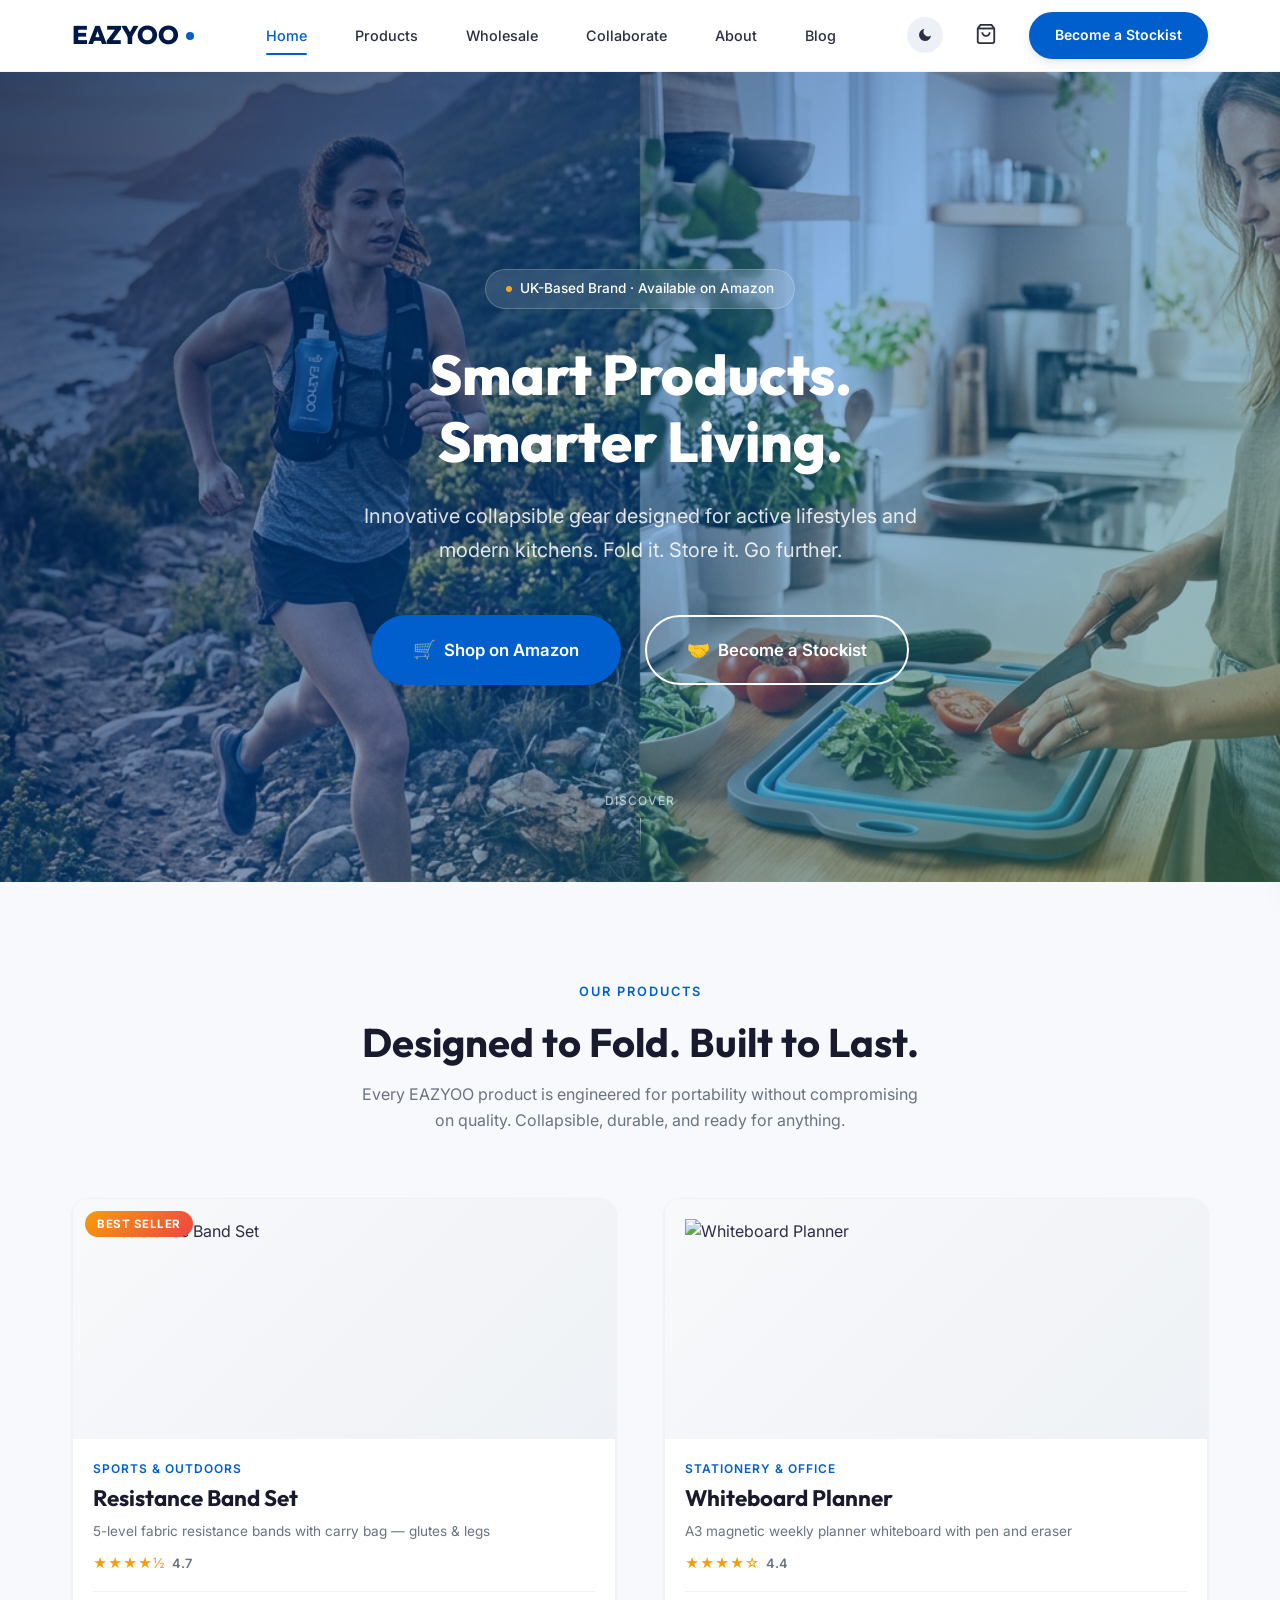
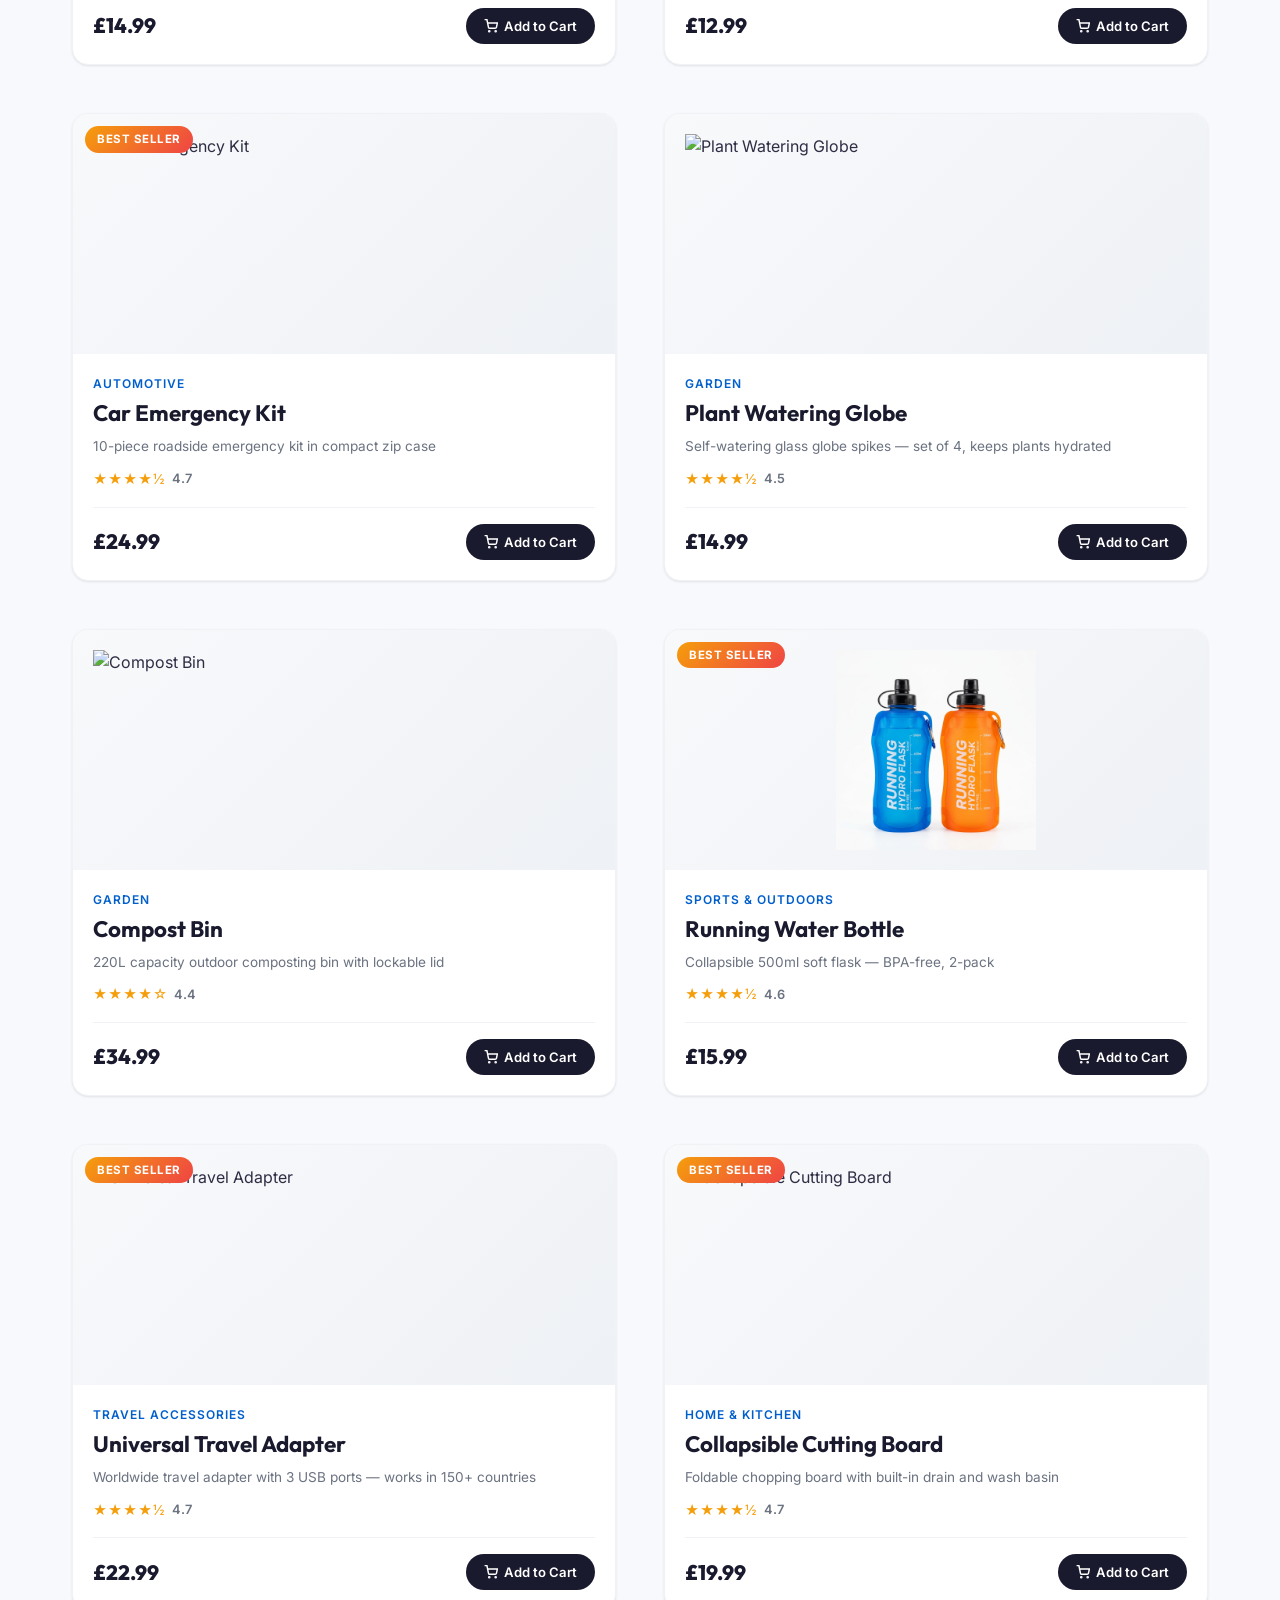
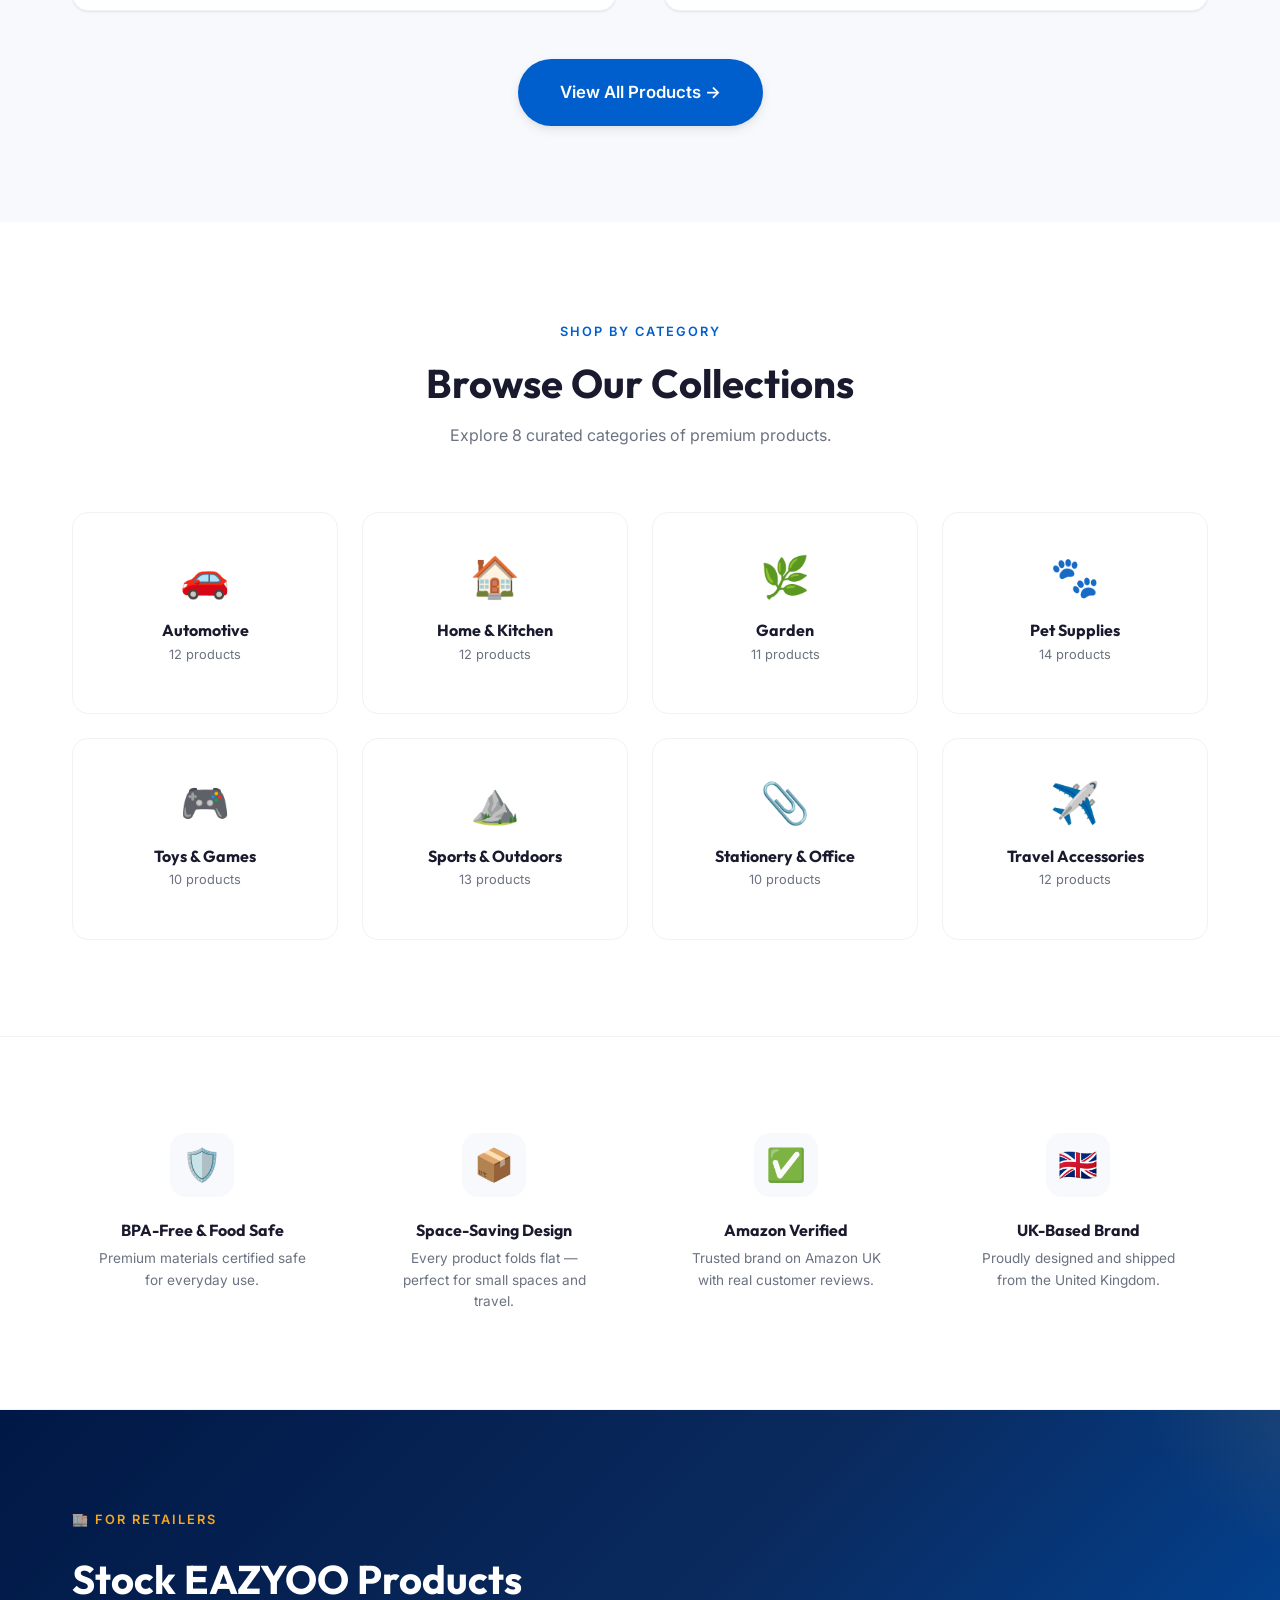
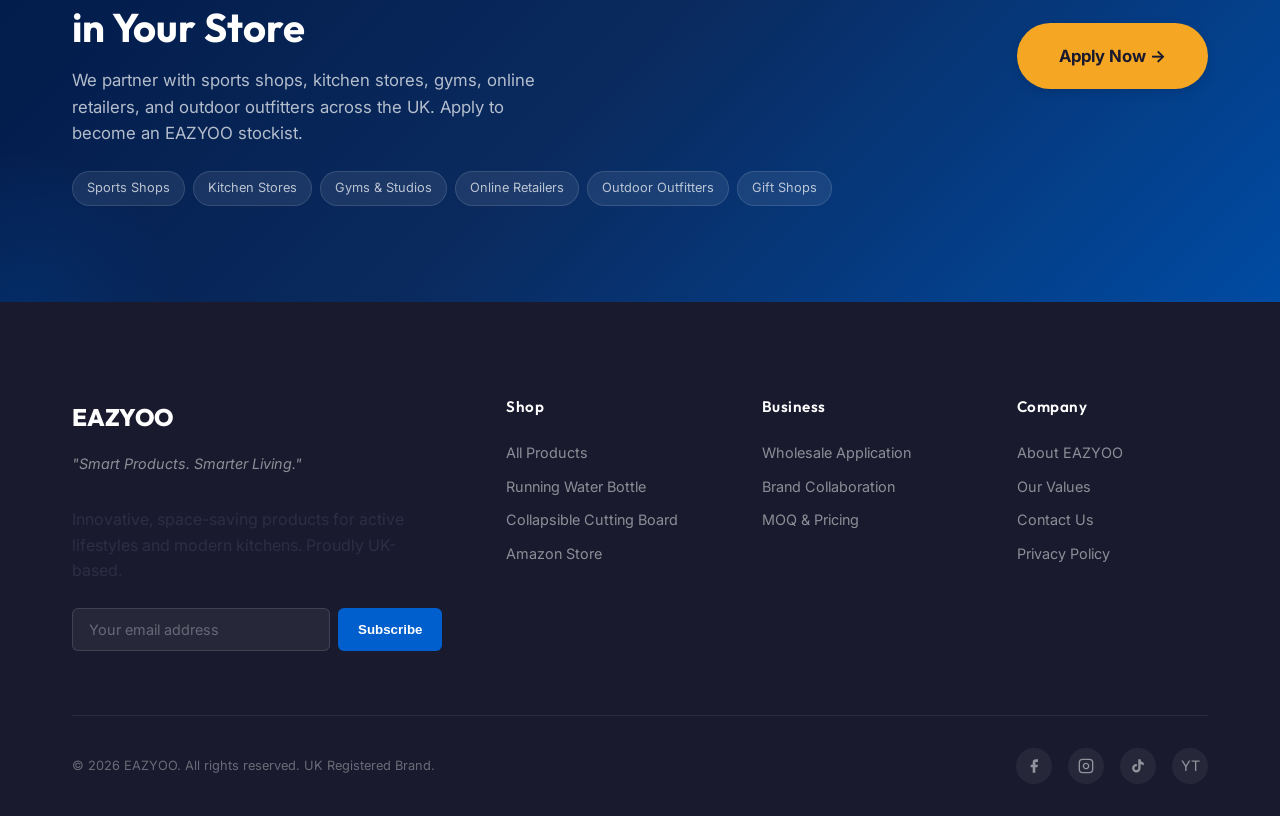
==== commit ff7e4090: "Add custom cart engine, dark mode, stock badges, and site-wide fixes - js/cart.js: new localStorage " ====
--- a/index.html
+++ b/index.html
@@ -32,12 +32,13 @@
       </div>
       
       <div class="nav-actions">
-        <a href="account.html" id="nav-account-link" aria-label="My Account" style="display:flex; align-items:center; color:var(--color-text); margin-right:4px; padding:8px; border-radius:50%; transition:all 0.2s;" onmouseenter="this.style.background='var(--color-bg)'" onmouseleave="this.style.background='none'">
-          <svg width="22" height="22" viewBox="0 0 24 24" fill="none" stroke="currentColor" stroke-width="2"><path d="M20 21v-2a4 4 0 00-4-4H8a4 4 0 00-4 4v2"/><circle cx="12" cy="7" r="4"/></svg>
-        </a>
-        <button class="cart-btn snipcart-checkout" aria-label="Open cart">
+        <button id="dark-mode-toggle" class="dark-toggle" aria-label="Toggle dark mode">
+          <svg class="icon-moon" width="16" height="16" viewBox="0 0 24 24" fill="currentColor"><path d="M21 12.79A9 9 0 1111.21 3 7 7 0 0021 12.79z"/></svg>
+          <svg class="icon-sun" width="16" height="16" viewBox="0 0 24 24" fill="none" stroke="currentColor" stroke-width="2"><circle cx="12" cy="12" r="5"/><line x1="12" y1="1" x2="12" y2="3"/><line x1="12" y1="21" x2="12" y2="23"/><line x1="4.22" y1="4.22" x2="5.64" y2="5.64"/><line x1="18.36" y1="18.36" x2="19.78" y2="19.78"/><line x1="1" y1="12" x2="3" y2="12"/><line x1="21" y1="12" x2="23" y2="12"/><line x1="4.22" y1="19.78" x2="5.64" y2="18.36"/><line x1="18.36" y1="5.64" x2="19.78" y2="4.22"/></svg>
+        </button>
+        <button class="cart-btn" aria-label="Open cart">
           <svg width="22" height="22" viewBox="0 0 24 24" fill="none" stroke="currentColor" stroke-width="2"><path d="M6 2L3 6v14a2 2 0 002 2h14a2 2 0 002-2V6l-3-4z"/><line x1="3" y1="6" x2="21" y2="6"/><path d="M16 10a4 4 0 01-8 0"/></svg>
-          <span class="cart-badge snipcart-items-count">0</span>
+          <span class="cart-badge">0</span>
         </button>
         <a href="wholesale.html" class="btn btn-primary btn-sm nav-cta">Become a Stockist</a>
         <button class="mobile-toggle" id="mobileToggle" aria-label="Toggle menu">
@@ -49,10 +50,7 @@
     </div>
   </nav>
 
-  <!-- ========== NOTICE BOARD ========== -->
-  <div id="site-noticeboard"></div>
-
-
+  <!-- ========== HERO SECTION ========== -->
   <section class="hero" id="hero">
     <div class="hero-bg">
       <img src="images/hero-banner.png" alt="EAZYOO lifestyle — running outdoors and modern kitchen" loading="eager">
@@ -225,7 +223,7 @@
       </div>
       
       <div class="footer-bottom">
-        <p>&copy; 2025 EAZYOO. All rights reserved. UK Registered Brand.</p>
+        <p>&copy; 2026 EAZYOO. All rights reserved. UK Registered Brand.</p>
         <div class="social-links">
           <a href="#" aria-label="Facebook">FB</a>
           <a href="#" aria-label="Instagram">IG</a>
@@ -237,6 +235,7 @@
   </footer>
 
   <!-- ========== JAVASCRIPT ========== -->
+  <script src="js/cart.js"></script>
   <script src="js/main.js"></script>
   <script src="js/content.js"></script>
 </body>
--- a/css/style.css
+++ b/css/style.css
@@ -1347,3 +1347,111 @@
   .values-grid { grid-template-columns: 1fr; }
   .container { padding: 0 var(--space-md); }
 }
+
+/* ============================================
+   DARK MODE
+   [data-theme="dark"] on <html> = JS toggle
+   @media block = system preference fallback
+   ============================================ */
+
+/* -- Variables -- */
+[data-theme="dark"] {
+  --color-bg: #0f1117;
+  --color-bg-alt: #1a1d27;
+  --color-white: #1a1d27;
+  --color-charcoal: #e8eaf6;
+  --color-text: #c8cce8;
+  --color-text-light: #8892b0;
+  --color-text-lighter: #5a6380;
+  --color-border: #2e3350;
+  --color-border-light: #22263a;
+}
+@media (prefers-color-scheme: dark) {
+  :root:not([data-theme="light"]) {
+    --color-bg: #0f1117;
+    --color-bg-alt: #1a1d27;
+    --color-white: #1a1d27;
+    --color-charcoal: #e8eaf6;
+    --color-text: #c8cce8;
+    --color-text-light: #8892b0;
+    --color-text-lighter: #5a6380;
+    --color-border: #2e3350;
+    --color-border-light: #22263a;
+  }
+}
+
+/* -- Navbar -- */
+[data-theme="dark"] .navbar {
+  background: rgba(15,17,23,0.97);
+  border-bottom-color: #2e3350;
+}
+[data-theme="dark"] .navbar.scrolled { background: rgba(15,17,23,0.99); }
+[data-theme="dark"] .nav-links { background: #1a1d27; border-top-color: #2e3350; }
+[data-theme="dark"] .nav-links a { color: #c8cce8; }
+[data-theme="dark"] .mobile-toggle span { background: #c8cce8; }
+[data-theme="dark"] .nav-brand .logo-text { color: #e8eaf6; }
+
+@media (prefers-color-scheme: dark) {
+  :root:not([data-theme="light"]) .navbar { background: rgba(15,17,23,0.97); border-bottom-color: #2e3350; }
+  :root:not([data-theme="light"]) .nav-links { background: #1a1d27; }
+  :root:not([data-theme="light"]) .nav-links a { color: #c8cce8; }
+  :root:not([data-theme="light"]) .mobile-toggle span { background: #c8cce8; }
+}
+
+/* -- Headings -- */
+[data-theme="dark"] h1,[data-theme="dark"] h2,[data-theme="dark"] h3,
+[data-theme="dark"] h4,[data-theme="dark"] h5,[data-theme="dark"] h6 { color: #e8eaf6; }
+@media (prefers-color-scheme: dark) {
+  :root:not([data-theme="light"]) h1,
+  :root:not([data-theme="light"]) h2,
+  :root:not([data-theme="light"]) h3,
+  :root:not([data-theme="light"]) h4 { color: #e8eaf6; }
+}
+
+/* -- Cards & Surfaces -- */
+[data-theme="dark"] .product-card,
+[data-theme="dark"] .mission-card,
+[data-theme="dark"] .collab-card,
+[data-theme="dark"] .value-card { background: #1a1d27; border-color: #2e3350; }
+[data-theme="dark"] .value-card:hover { background: #22263a; }
+[data-theme="dark"] .values-section { background: #1a1d27; border-color: #2e3350; }
+[data-theme="dark"] .category-card { background: #1a1d27; border-color: #2e3350; color: #c8cce8; }
+[data-theme="dark"] .category-card:hover { border-color: var(--color-ocean-blue); }
+
+/* -- Forms -- */
+[data-theme="dark"] .form-control {
+  background: #22263a;
+  border-color: #2e3350;
+  color: #e8eaf6;
+}
+[data-theme="dark"] .form-control:focus { background: #1a1d27; border-color: var(--color-ocean-blue); }
+[data-theme="dark"] .form-container { background: #22263a; border-color: #2e3350; }
+[data-theme="dark"] .form-group label { color: #c8cce8; }
+
+/* -- Page headers -- */
+[data-theme="dark"] body { background: #0f1117; }
+
+/* -- Dark mode toggle button -- */
+.dark-toggle {
+  display: flex;
+  align-items: center;
+  justify-content: center;
+  width: 36px;
+  height: 36px;
+  border: none;
+  background: var(--color-bg-alt);
+  border-radius: 50%;
+  cursor: pointer;
+  transition: all var(--transition-fast);
+  color: var(--color-text);
+  flex-shrink: 0;
+}
+.dark-toggle:hover { background: var(--color-border); transform: scale(1.1); }
+.dark-toggle .icon-sun { display: none; }
+.dark-toggle .icon-moon { display: block; }
+[data-theme="dark"] .dark-toggle .icon-sun { display: block; }
+[data-theme="dark"] .dark-toggle .icon-moon { display: none; }
+@media (prefers-color-scheme: dark) {
+  :root:not([data-theme="light"]) .dark-toggle .icon-sun { display: block; }
+  :root:not([data-theme="light"]) .dark-toggle .icon-moon { display: none; }
+}
--- a/css/shop.css
+++ b/css/shop.css
@@ -216,14 +216,7 @@
 .product-grid {
   display: grid;
   grid-template-columns: repeat(3, 1fr);
-  gap: var(--space-md);
-}
-
-/* === HOMEPAGE PRODUCTS GRID (4-column) === */
-.products-grid {
-  display: grid;
-  grid-template-columns: repeat(4, 1fr);
-  gap: var(--space-md);
+  gap: var(--space-lg);
 }
 
 /* === PRODUCT CARD === */
@@ -243,7 +236,7 @@
 }
 .product-card-visual {
   position: relative;
-  height: 160px;
+  height: 240px;
   background: linear-gradient(135deg, #f8f9fb 0%, #eef1f5 100%);
   overflow: hidden;
   display: flex;
@@ -296,7 +289,7 @@
 
 /* === CARD BODY === */
 .product-card-body {
-  padding: 14px 16px;
+  padding: 20px;
   display: flex;
   flex-direction: column;
   flex-grow: 1;
@@ -626,110 +619,127 @@
 
 @media (max-width: 640px) {
   .product-grid { grid-template-columns: 1fr; gap: var(--space-md); }
-  .products-grid { grid-template-columns: repeat(2, 1fr); gap: var(--space-sm); }
   .categories-grid { grid-template-columns: repeat(2, 1fr); gap: var(--space-md); }
   .shop-header h1 { font-size: 1.4rem; }
-  .product-card-visual { height: 140px; }
+  .product-card-visual { height: 200px; }
   .cart-drawer { width: 100vw; max-width: 100vw; right: -100vw; }
 }
 
-/* ========================================== */
-/* NOTICE BOARD BANNER                        */
-/* ========================================== */
-#site-noticeboard {
-  position: relative;
-  z-index: 89;
-  overflow: hidden;
-  white-space: nowrap;
-  padding: 0;
-  line-height: 1;
-}
-#site-noticeboard.nb-hidden { display: none; }
-
-.nb-inner {
-  display: flex;
-  align-items: center;
-  padding: 10px 0;
+/* === STOCK BADGES === */
+.stock-badge {
+  display: inline-flex;
+  align-items: center;
+  gap: 4px;
+  font-size: 0.72rem;
+  font-weight: 700;
+  padding: 3px 10px;
+  border-radius: var(--radius-full);
+  margin-bottom: 10px;
+  letter-spacing: 0.3px;
+}
+.stock-in {
+  background: #d1fae5;
+  color: #065f46;
+}
+.stock-low {
+  background: #fef3c7;
+  color: #92400e;
+}
+.stock-out {
+  background: #fee2e2;
+  color: #991b1b;
+}
+
+/* === TOAST NOTIFICATIONS === */
+.ez-toast {
+  position: fixed;
+  bottom: 24px;
+  left: 50%;
+  transform: translateX(-50%) translateY(20px);
+  background: var(--color-charcoal);
+  color: white;
+  padding: 12px 20px;
+  border-radius: var(--radius-full);
   font-size: 0.88rem;
   font-weight: 600;
-  letter-spacing: 0.3px;
-}
-
-/* Type colours */
-.nb-type-maintenance { background: #991b1b; color: #fff; }
-.nb-type-maintenance .nb-icon-pill { background: rgba(255,255,255,0.2); }
-.nb-type-deals       { background: #92400e; color: #fff; }
-.nb-type-deals .nb-icon-pill { background: rgba(255,255,255,0.2); }
-.nb-type-hourly_deal { background: #1e3a5f; color: #fff; }
-.nb-type-hourly_deal .nb-icon-pill { background: rgba(255,255,255,0.2); }
-.nb-type-sale        { background: #065f46; color: #fff; }
-.nb-type-sale .nb-icon-pill { background: rgba(255,255,255,0.2); }
-.nb-type-custom      { background: #312e81; color: #fff; }
-.nb-type-custom .nb-icon-pill { background: rgba(255,255,255,0.2); }
-
-.nb-icon-pill {
-  flex-shrink: 0;
-  padding: 3px 12px;
-  border-radius: 20px;
-  font-size: 0.72rem;
-  font-weight: 800;
-  text-transform: uppercase;
-  letter-spacing: 1px;
-  margin-right: 16px;
-  margin-left: 16px;
+  display: flex;
+  align-items: center;
+  gap: 8px;
+  z-index: 1100;
+  opacity: 0;
+  pointer-events: none;
+  box-shadow: var(--shadow-lg);
+  transition: opacity 0.3s, transform 0.3s;
   white-space: nowrap;
 }
-
-.nb-marquee-wrap {
-  flex: 1;
-  overflow: hidden;
-  position: relative;
-}
-.nb-marquee-wrap::before,
-.nb-marquee-wrap::after {
-  content: '';
-  position: absolute;
-  top: 0;
-  width: 40px;
-  height: 100%;
-  z-index: 2;
-  pointer-events: none;
-}
-.nb-marquee-wrap::before { left: 0; background: linear-gradient(to right, rgba(0,0,0,0.15), transparent); }
-.nb-marquee-wrap::after  { right: 0; background: linear-gradient(to left, rgba(0,0,0,0.15), transparent); }
-
-.nb-marquee {
-  display: inline-block;
-  padding-left: 100%;
-  animation: nbScroll 30s linear infinite;
-}
-.nb-marquee.speed-slow   { animation-duration: 50s; }
-.nb-marquee.speed-normal { animation-duration: 30s; }
-.nb-marquee.speed-fast   { animation-duration: 15s; }
-.nb-marquee:hover { animation-play-state: paused; }
-
-@keyframes nbScroll {
-  0%   { transform: translateX(0); }
-  100% { transform: translateX(-100%); }
-}
-
-/* dismiss button */
-.nb-dismiss {
+.ez-toast.show {
+  opacity: 1;
+  transform: translateX(-50%) translateY(0);
+}
+.ez-toast-error {
+  background: #ef4444;
+}
+
+/* === CART EMPTY STATE === */
+.cart-empty {
+  display: flex;
+  flex-direction: column;
+  align-items: center;
+  justify-content: center;
+  padding: 48px 24px;
+  text-align: center;
+  min-height: 200px;
+}
+
+/* === CART REMOVE BUTTON === */
+.cart-remove-btn {
   background: none;
   border: none;
-  color: rgba(255,255,255,0.7);
-  cursor: pointer;
-  padding: 4px 12px;
-  font-size: 1rem;
-  flex-shrink: 0;
-  transition: color 0.2s;
-}
-.nb-dismiss:hover { color: #fff; }
-
-/* Responsive products-grid tablet */
-@media (max-width: 1024px) {
-  .products-grid { grid-template-columns: repeat(3, 1fr); }
-}
-@media (max-width: 768px) {
-  .products-grid { grid-template-columns: repeat(2, 1fr); }
-}
+  color: var(--color-text-lighter);
+  cursor: pointer;
+  font-size: 0.9rem;
+  padding: 4px;
+  line-height: 1;
+  transition: color var(--transition-fast);
+}
+.cart-remove-btn:hover { color: #ef4444; }
+
+/* === DARK MODE — SHOP ELEMENTS === */
+[data-theme="dark"] .category-bar { background: #0f1117; border-bottom-color: #2e3350; }
+[data-theme="dark"] .cat-link { background: #1a1d27; border-color: #2e3350; color: #c8cce8; }
+[data-theme="dark"] .cat-link:hover, [data-theme="dark"] .cat-link.active { background: var(--color-ocean-blue); border-color: var(--color-ocean-blue); color: white; }
+[data-theme="dark"] .shop-sidebar { background: #1a1d27; border-right-color: #2e3350; }
+[data-theme="dark"] .filter-section h4 { color: #e8eaf6; }
+[data-theme="dark"] .filter-cat-btn { color: #c8cce8; border-color: #2e3350; }
+[data-theme="dark"] .filter-cat-btn:hover { background: #22263a; }
+[data-theme="dark"] .filter-cat-btn.active { background: var(--color-ocean-blue); color: white; }
+[data-theme="dark"] .sort-select { background: #22263a; border-color: #2e3350; color: #e8eaf6; }
+[data-theme="dark"] .product-card { background: #1a1d27; border-color: #2e3350; }
+[data-theme="dark"] .product-card-visual { background: #22263a; }
+[data-theme="dark"] .product-card-title { color: #e8eaf6; }
+[data-theme="dark"] .product-card-footer { border-top-color: #2e3350; }
+[data-theme="dark"] .product-price { color: #e8eaf6; }
+[data-theme="dark"] .btn-add-cart { background: #334155; color: #e8eaf6; }
+[data-theme="dark"] .btn-add-cart:hover { background: var(--color-ocean-blue); }
+[data-theme="dark"] .stock-in { background: #064e3b; color: #6ee7b7; }
+[data-theme="dark"] .stock-low { background: #78350f; color: #fcd34d; }
+[data-theme="dark"] .stock-out { background: #7f1d1d; color: #fca5a5; }
+[data-theme="dark"] .cart-drawer { background: #1a1d27; }
+[data-theme="dark"] .cart-drawer-header { border-bottom-color: #2e3350; }
+[data-theme="dark"] .cart-drawer-header h3 { color: #e8eaf6; }
+[data-theme="dark"] .cart-close { color: #8892b0; }
+[data-theme="dark"] .cart-item { border-bottom-color: #2e3350; }
+[data-theme="dark"] .cart-item-img { background: #22263a; }
+[data-theme="dark"] .cart-item-name { color: #e8eaf6; }
+[data-theme="dark"] .cart-item-controls button { background: #22263a; border-color: #2e3350; color: #c8cce8; }
+[data-theme="dark"] .cart-drawer-footer { border-top-color: #2e3350; }
+[data-theme="dark"] .cart-total-row { color: #e8eaf6; }
+[data-theme="dark"] .category-card { background: #1a1d27; border-color: #2e3350; color: #c8cce8; }
+[data-theme="dark"] .ez-toast { background: #334155; }
+
+@media (prefers-color-scheme: dark) {
+  :root:not([data-theme="light"]) .cart-drawer { background: #1a1d27; }
+  :root:not([data-theme="light"]) .product-card { background: #1a1d27; border-color: #2e3350; }
+  :root:not([data-theme="light"]) .product-card-title { color: #e8eaf6; }
+  :root:not([data-theme="light"]) .category-bar { background: #0f1117; border-bottom-color: #2e3350; }
+}
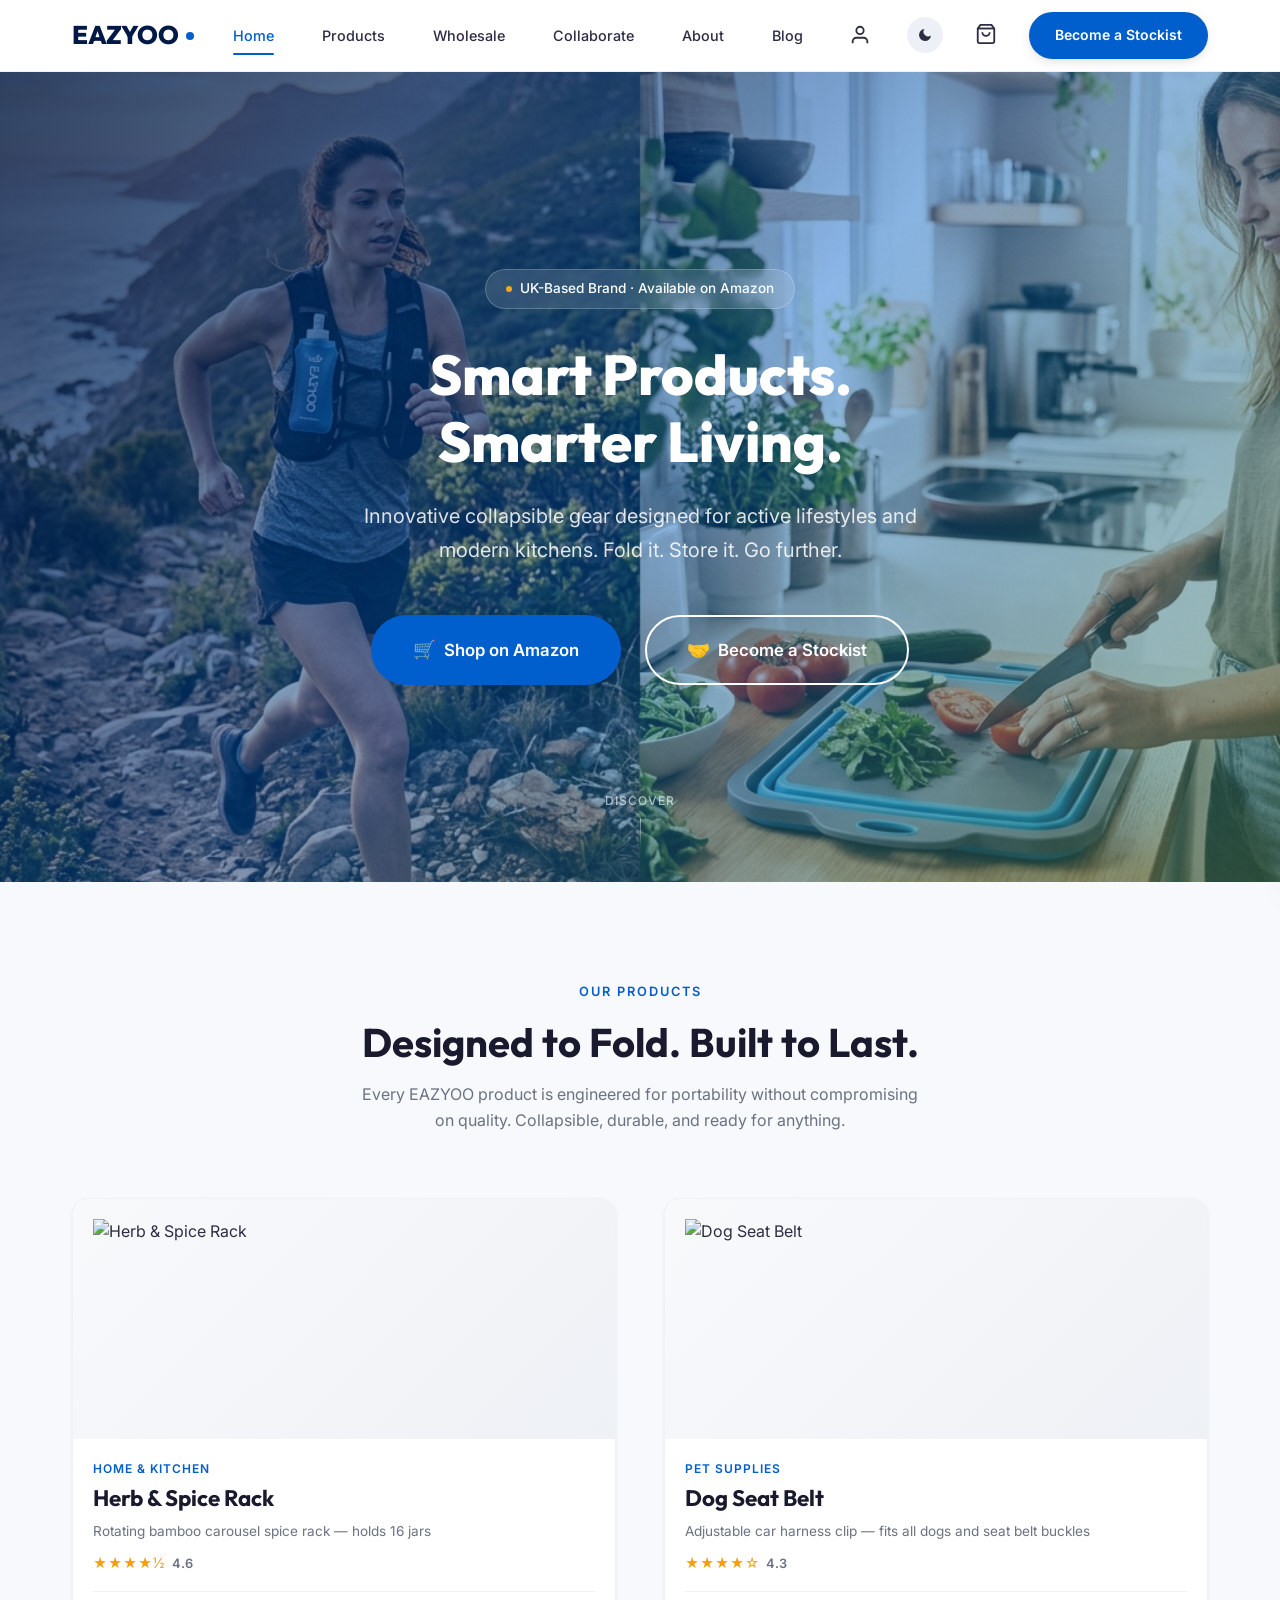
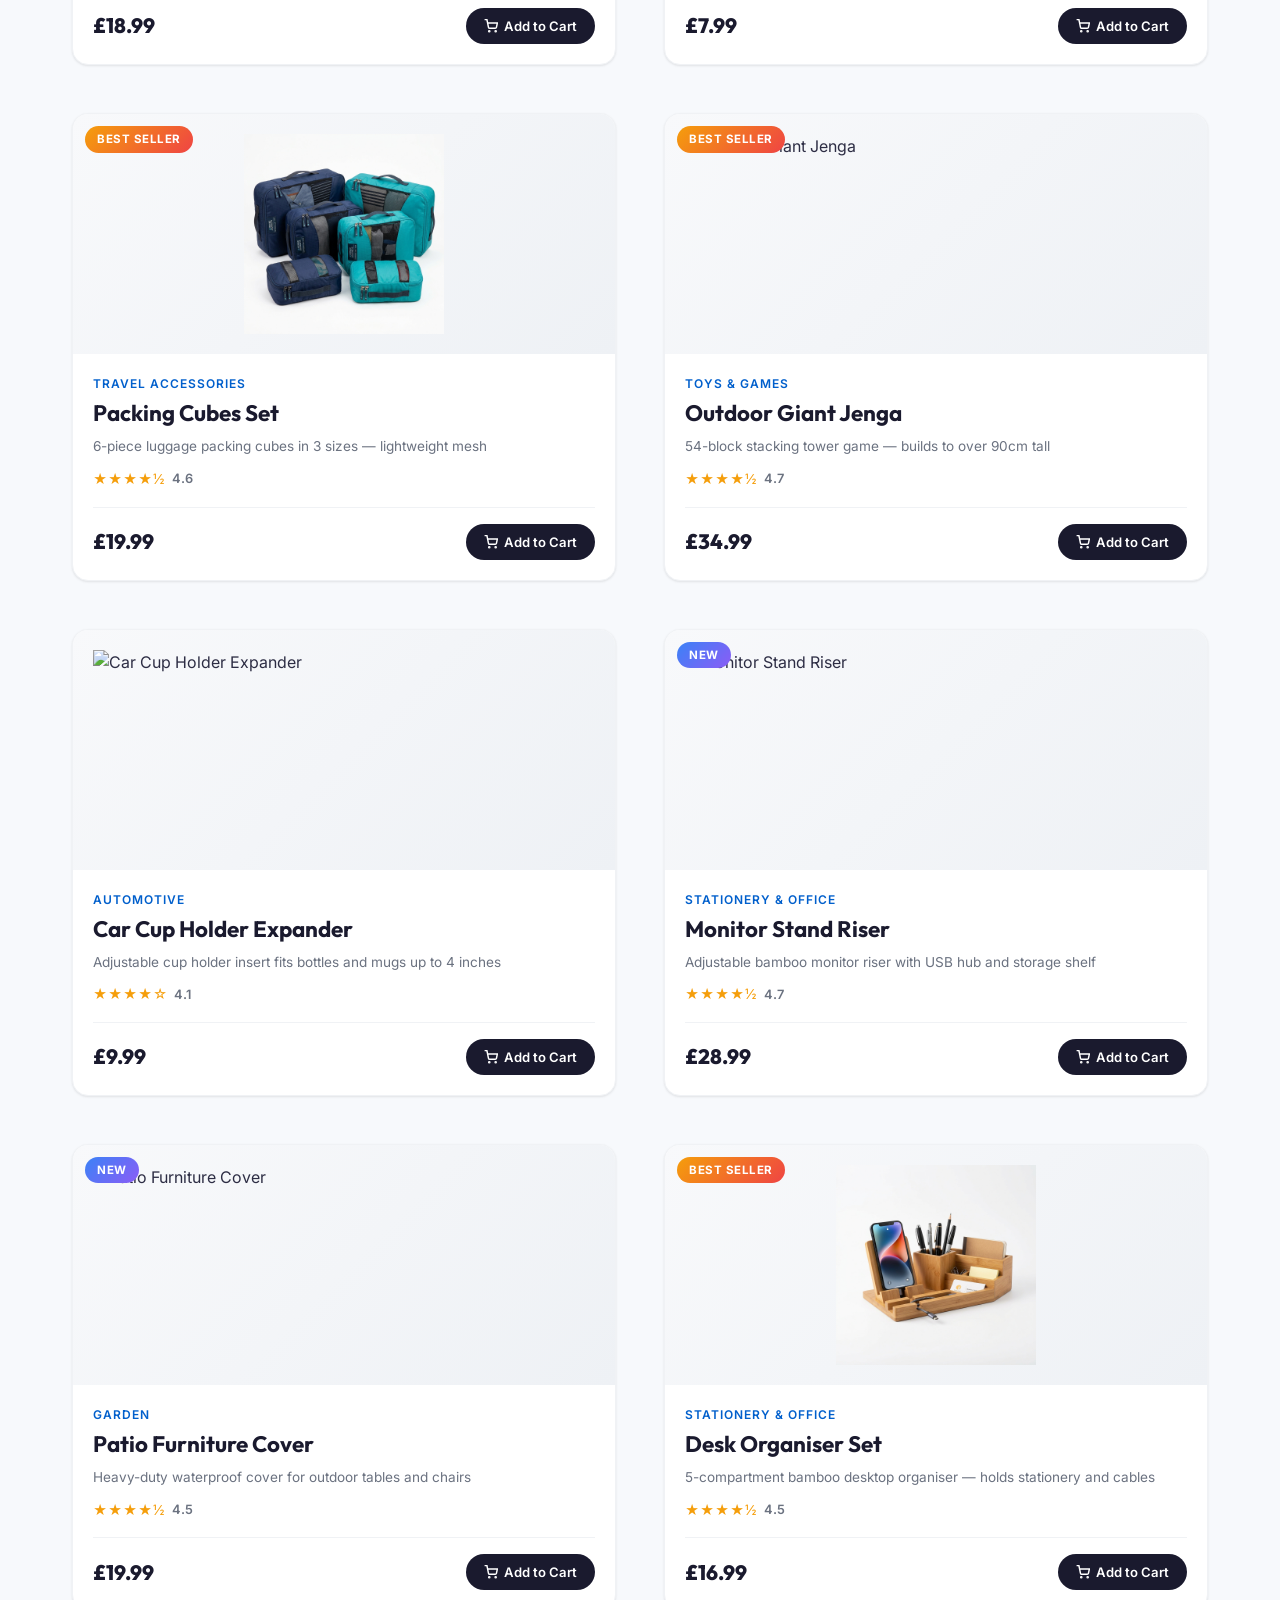
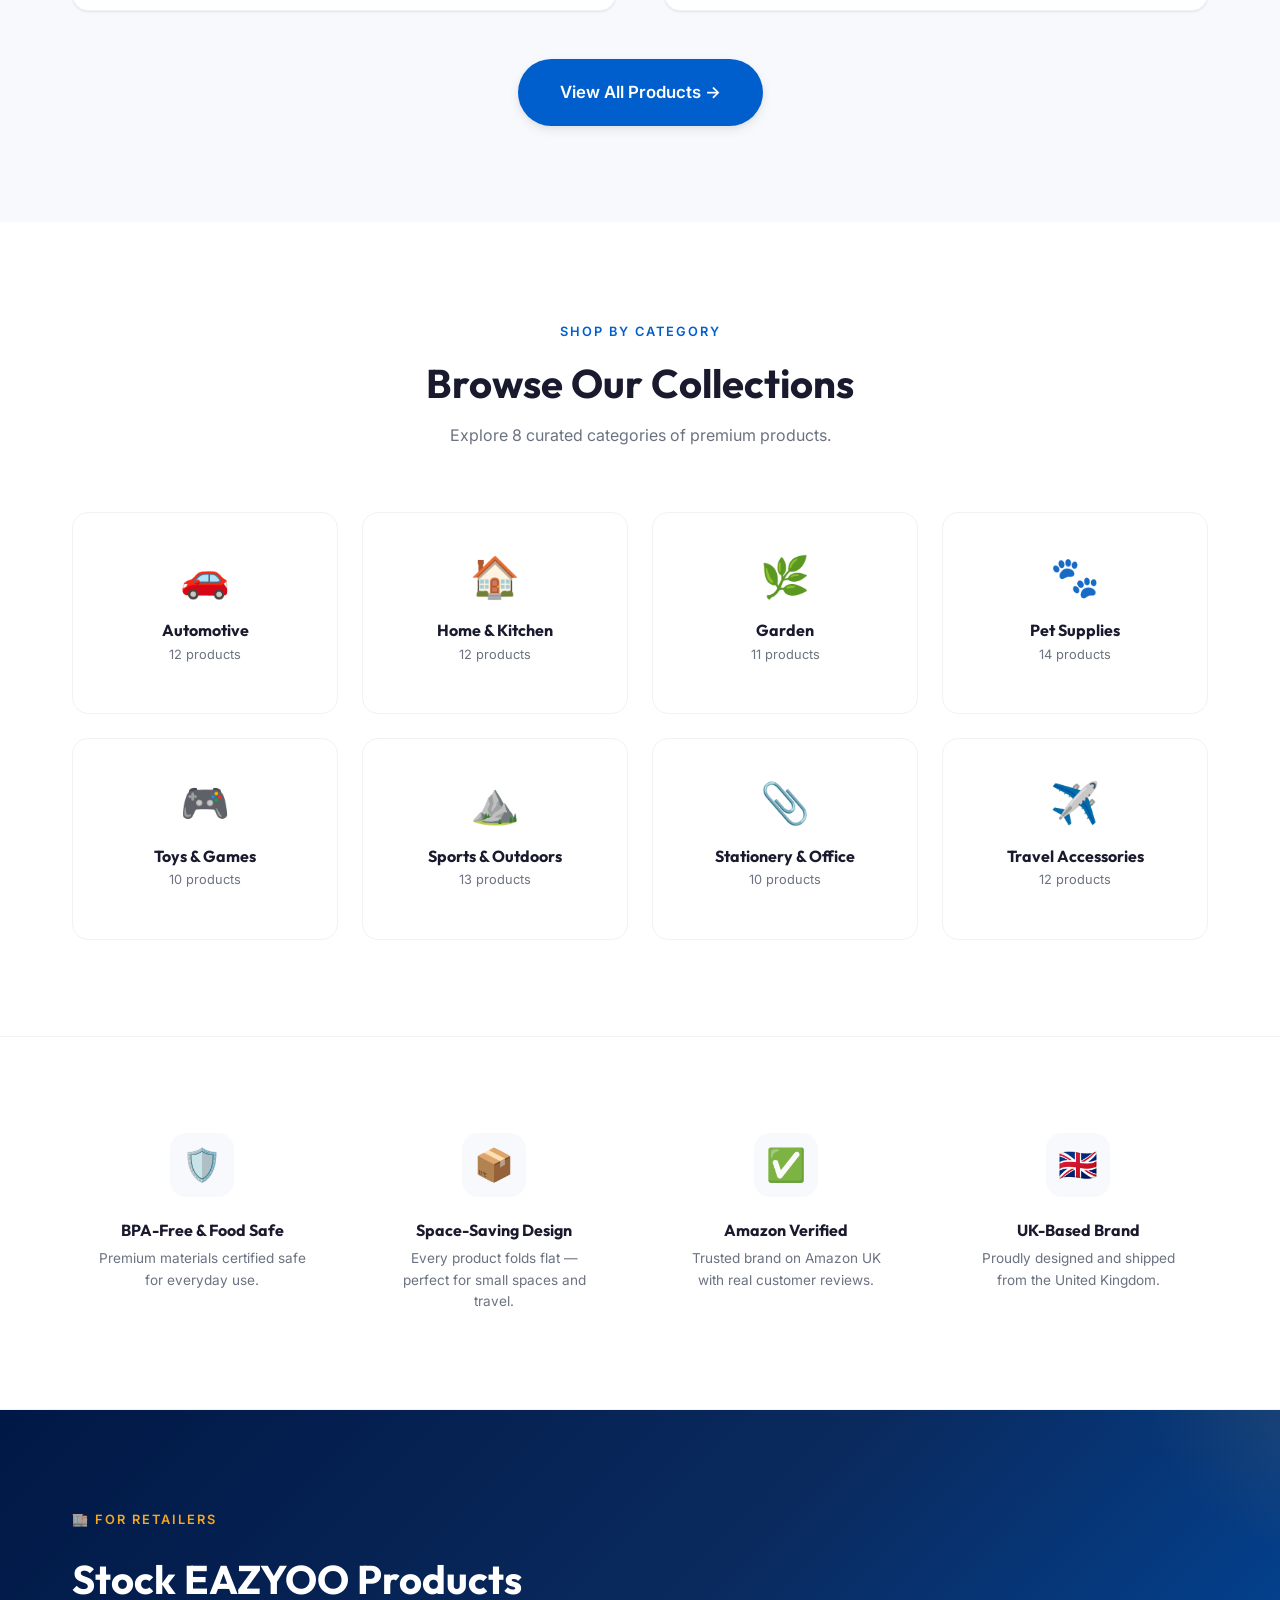
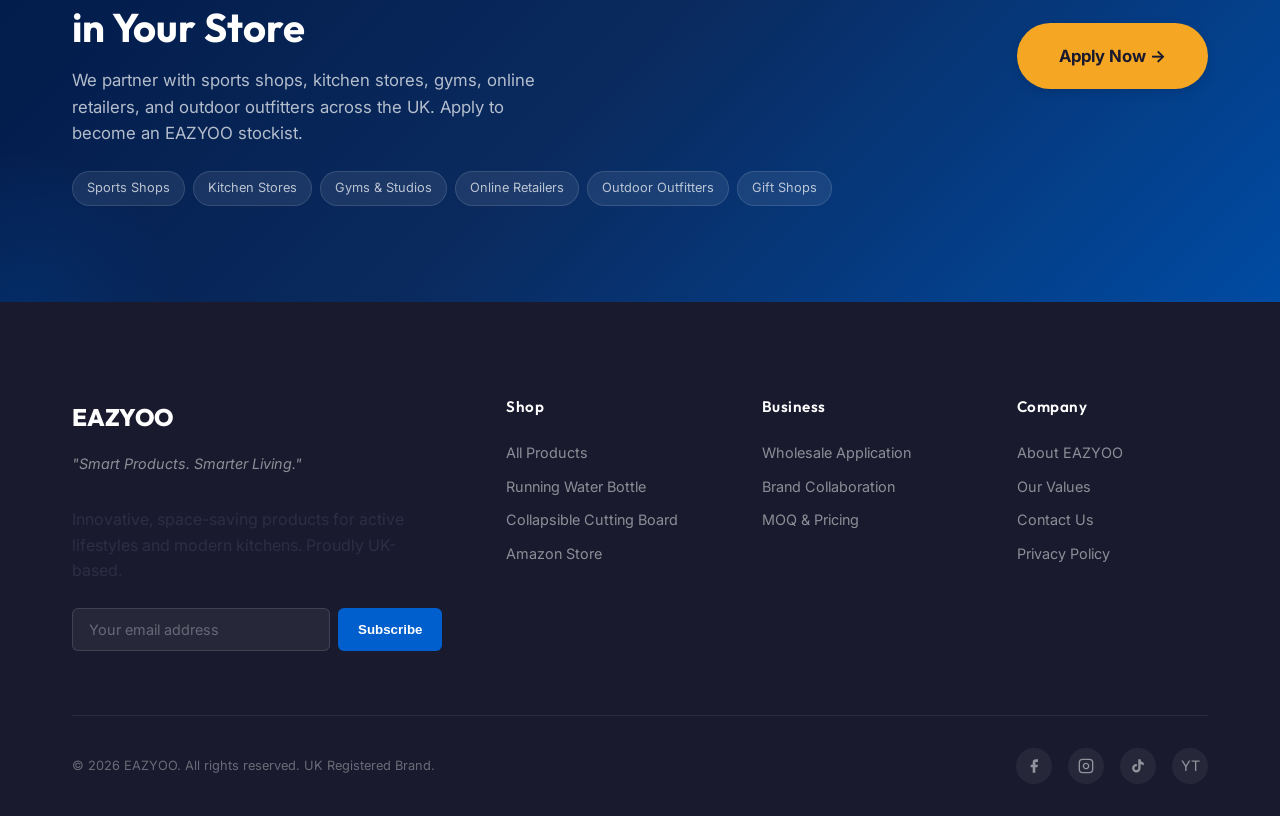
==== commit 439aa5b0: "Merge remote changes + resolve conflicts Keep our cart engine, dark mode, stock badges, and content." ====
--- a/index.html
+++ b/index.html
@@ -32,6 +32,9 @@
       </div>
       
       <div class="nav-actions">
+        <a href="account.html" id="nav-account-link" aria-label="My Account" style="display:flex; align-items:center; color:var(--color-text); margin-right:4px; padding:8px; border-radius:50%; transition:all 0.2s;" onmouseenter="this.style.background='var(--color-bg)'" onmouseleave="this.style.background='none'">
+          <svg width="22" height="22" viewBox="0 0 24 24" fill="none" stroke="currentColor" stroke-width="2"><path d="M20 21v-2a4 4 0 00-4-4H8a4 4 0 00-4 4v2"/><circle cx="12" cy="7" r="4"/></svg>
+        </a>
         <button id="dark-mode-toggle" class="dark-toggle" aria-label="Toggle dark mode">
           <svg class="icon-moon" width="16" height="16" viewBox="0 0 24 24" fill="currentColor"><path d="M21 12.79A9 9 0 1111.21 3 7 7 0 0021 12.79z"/></svg>
           <svg class="icon-sun" width="16" height="16" viewBox="0 0 24 24" fill="none" stroke="currentColor" stroke-width="2"><circle cx="12" cy="12" r="5"/><line x1="12" y1="1" x2="12" y2="3"/><line x1="12" y1="21" x2="12" y2="23"/><line x1="4.22" y1="4.22" x2="5.64" y2="5.64"/><line x1="18.36" y1="18.36" x2="19.78" y2="19.78"/><line x1="1" y1="12" x2="3" y2="12"/><line x1="21" y1="12" x2="23" y2="12"/><line x1="4.22" y1="19.78" x2="5.64" y2="18.36"/><line x1="18.36" y1="5.64" x2="19.78" y2="4.22"/></svg>
@@ -49,6 +52,9 @@
       </div>
     </div>
   </nav>
+
+  <!-- ========== NOTICE BOARD ========== -->
+  <div id="site-noticeboard"></div>
 
   <!-- ========== HERO SECTION ========== -->
   <section class="hero" id="hero">
--- a/css/style.css
+++ b/css/style.css
@@ -75,6 +75,100 @@
   --nav-height: 72px;
 }
 
+/* === DARK MODE THEME === */
+[data-theme="dark"] {
+  --color-bg: #0f1117;
+  --color-bg-alt: #161b27;
+  --color-white: #1a2035;
+  --color-surface: #1a2035;
+  --color-charcoal: #f1f5f9;
+  --color-text: #e2e8f0;
+  --color-text-light: #94a3b8;
+  --color-text-lighter: #64748b;
+  --color-border: #2d3748;
+  --color-border-light: #1e2d3d;
+  --color-ocean-blue: #4da6ff;
+  --color-ocean-blue-light: #60b4ff;
+  --color-ocean-blue-dark: #2b8fff;
+  --color-primary: #4da6ff;
+  --color-accent: #34d399;
+  --shadow-sm: 0 1px 3px rgba(0,0,0,0.4), 0 1px 2px rgba(0,0,0,0.3);
+  --shadow-md: 0 4px 12px rgba(0,0,0,0.4), 0 2px 4px rgba(0,0,0,0.3);
+  --shadow-lg: 0 10px 30px rgba(0,0,0,0.5), 0 4px 8px rgba(0,0,0,0.3);
+  --shadow-xl: 0 20px 50px rgba(0,0,0,0.5), 0 8px 16px rgba(0,0,0,0.3);
+}
+
+/* Dark mode overrides for specific components */
+[data-theme="dark"] .navbar {
+  background: rgba(15, 17, 23, 0.97);
+  border-bottom-color: #2d3748;
+}
+[data-theme="dark"] .product-card {
+  background: #1a2035;
+  border-color: #2d3748;
+}
+[data-theme="dark"] .product-card-visual {
+  background: #1e2d3d;
+}
+[data-theme="dark"] .footer {
+  background: #080b12;
+}
+[data-theme="dark"] .category-bar {
+  background: #161b27;
+  border-color: #2d3748;
+}
+[data-theme="dark"] .page-header {
+  background: #161b27;
+  border-color: #2d3748;
+}
+[data-theme="dark"] input,
+[data-theme="dark"] select,
+[data-theme="dark"] textarea {
+  background: #1a2035;
+  border-color: #2d3748;
+  color: #e2e8f0;
+}
+[data-theme="dark"] .hero {
+  background: linear-gradient(135deg, #0f1117 0%, #161b27 100%);
+}
+[data-theme="dark"] .section {
+  background: #0f1117;
+}
+[data-theme="dark"] .section:nth-child(even) {
+  background: #161b27;
+}
+[data-theme="dark"] .card-badge {
+  box-shadow: 0 2px 8px rgba(0,0,0,0.5);
+}
+
+/* Dark mode toggle button */
+.theme-toggle {
+  background: none;
+  border: 1px solid var(--color-border);
+  border-radius: var(--radius-full);
+  width: 38px;
+  height: 38px;
+  display: flex;
+  align-items: center;
+  justify-content: center;
+  cursor: pointer;
+  font-size: 1.1rem;
+  transition: all var(--transition-base);
+  color: var(--color-text);
+  margin-right: 4px;
+  flex-shrink: 0;
+}
+.theme-toggle:hover {
+  background: var(--color-bg-alt);
+  border-color: var(--color-ocean-blue);
+  transform: rotate(20deg);
+}
+
+/* Smooth body transition for theme changes */
+body {
+  transition: background-color 0.3s ease, color 0.3s ease;
+}
+
 /* === RESET & BASE === */
 *,
 *::before,
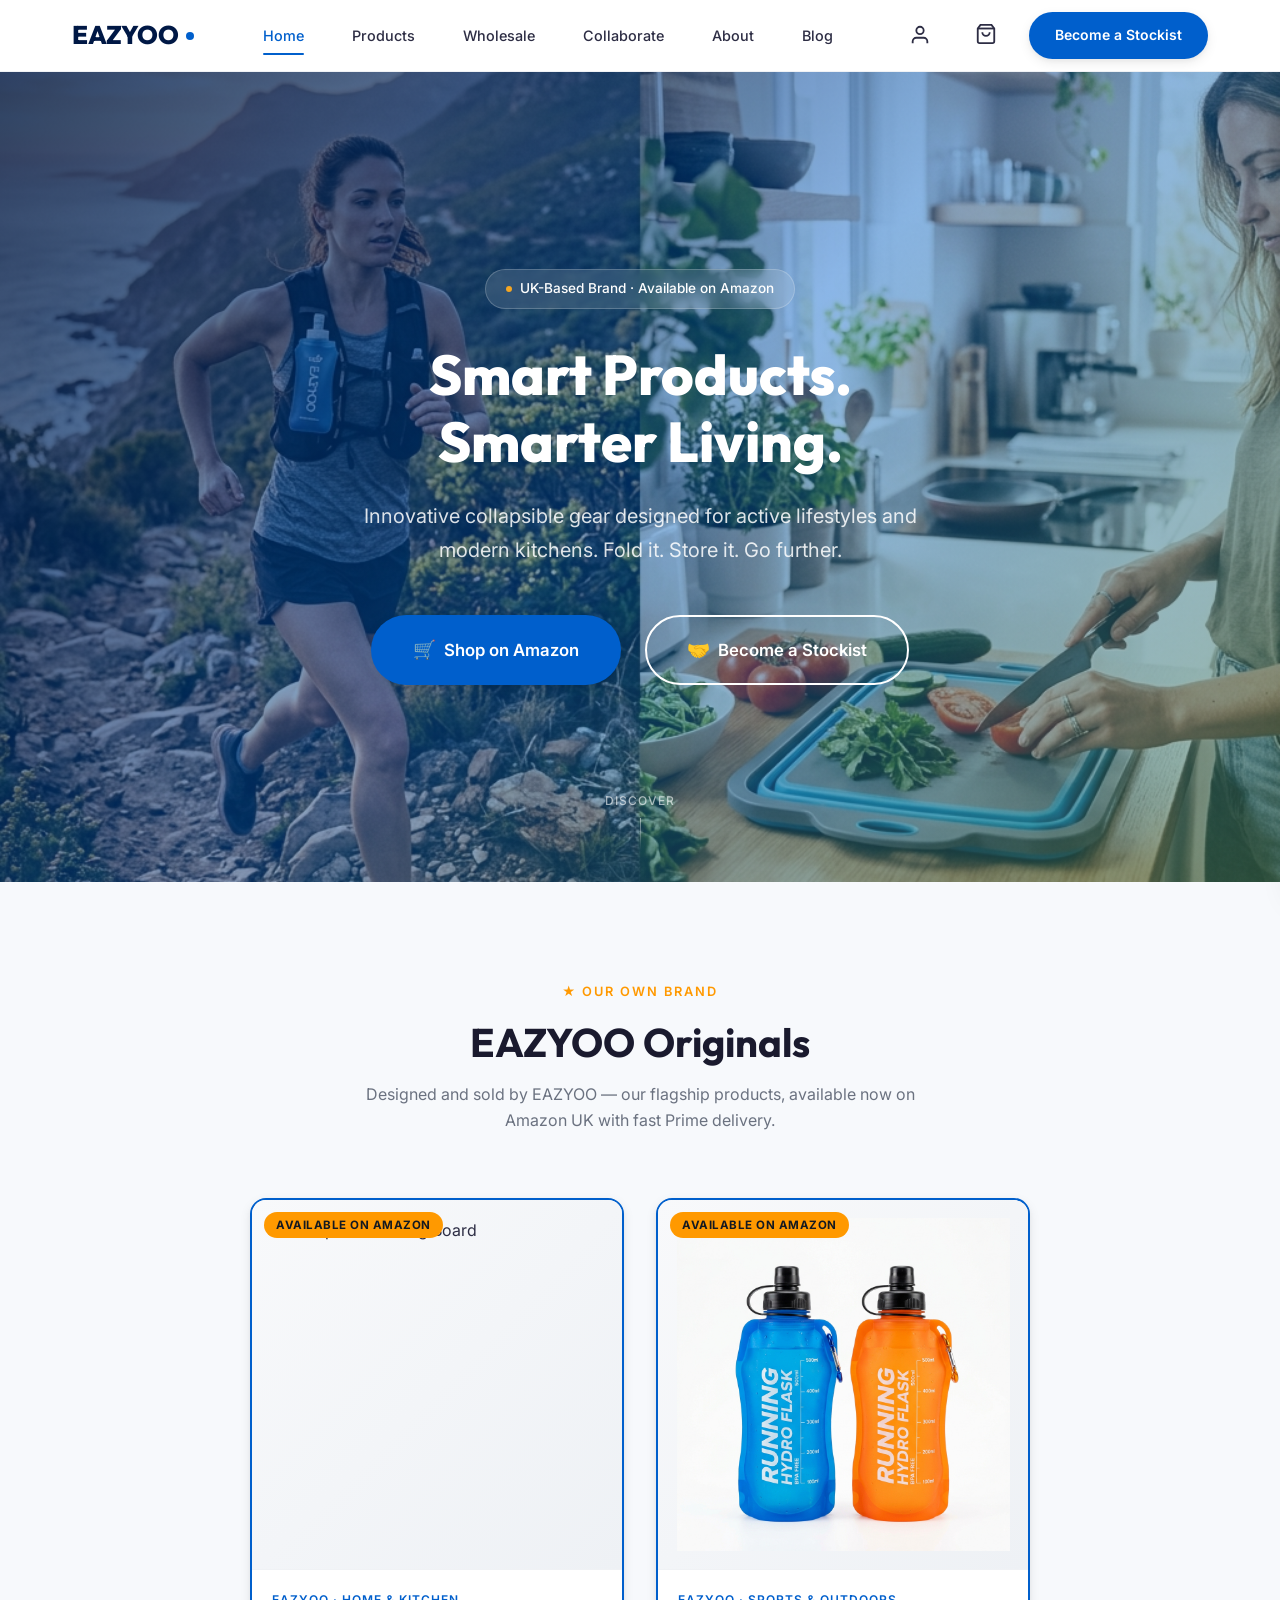
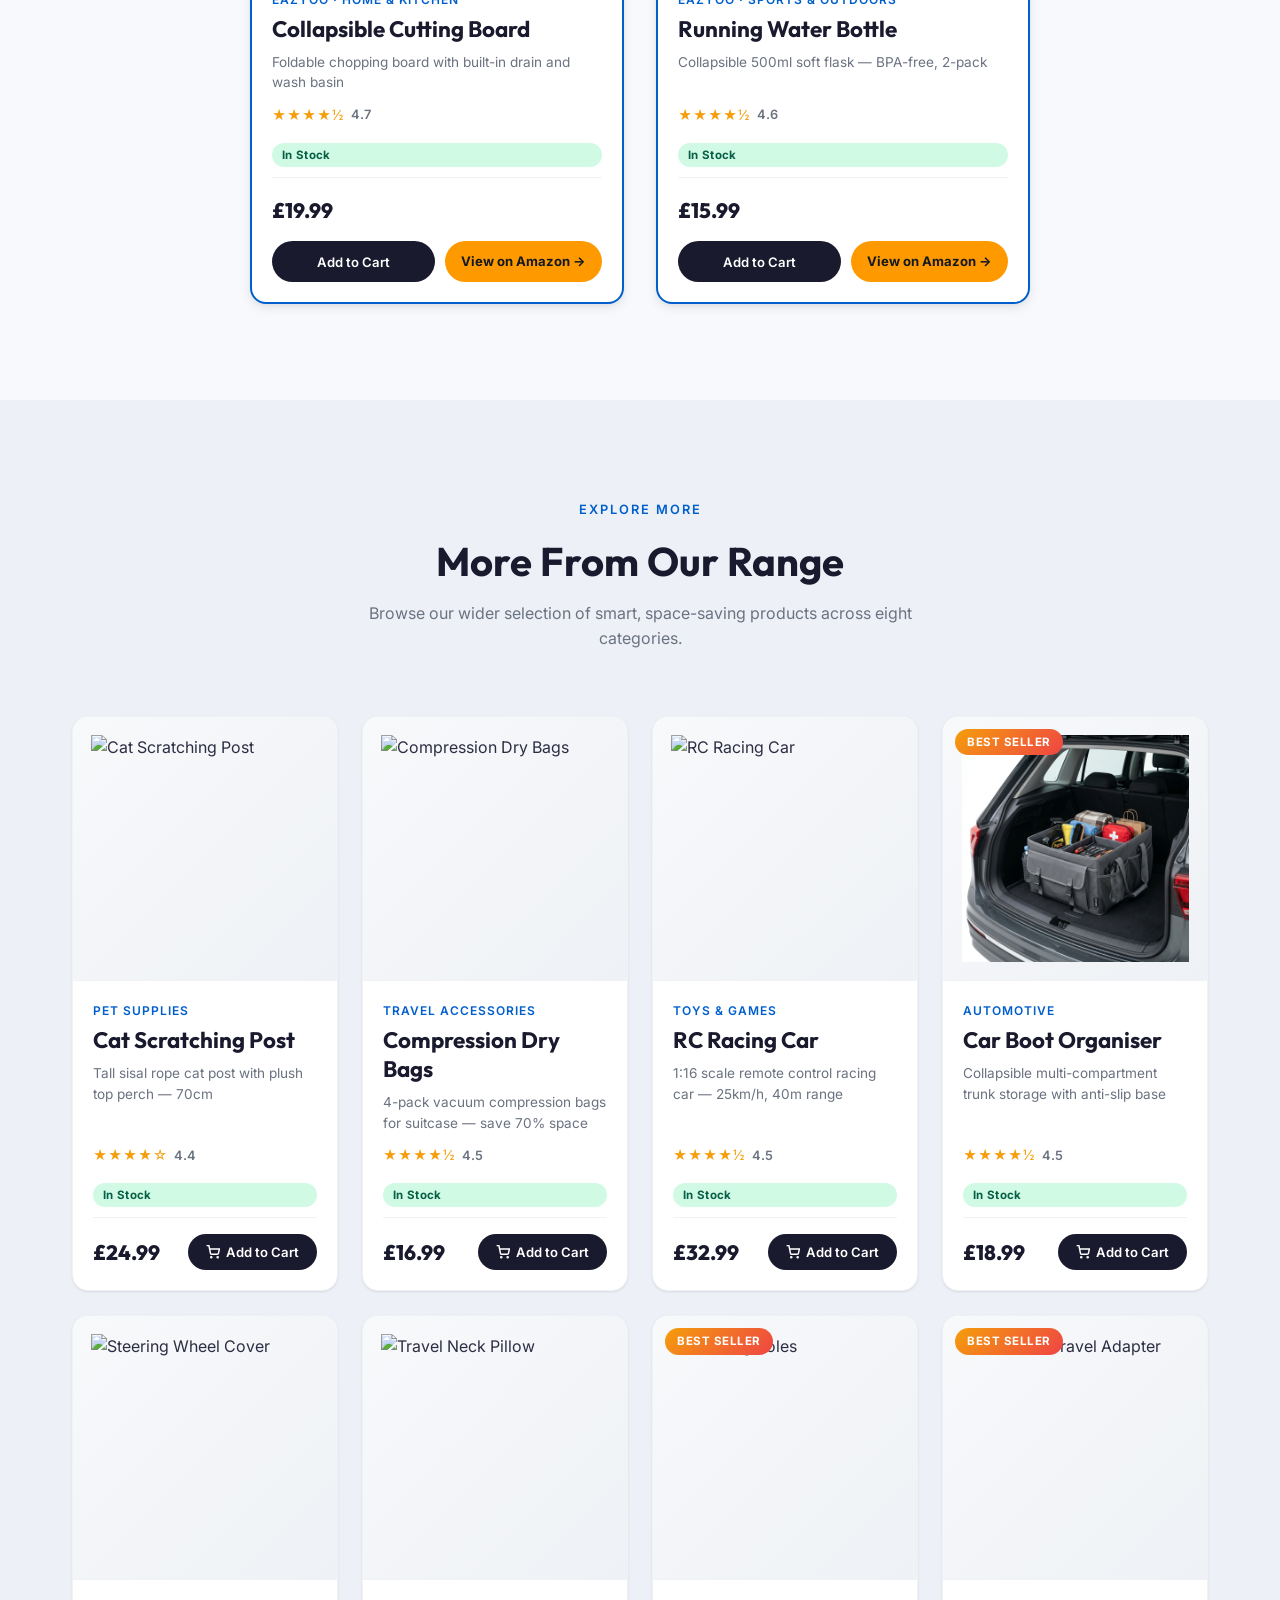
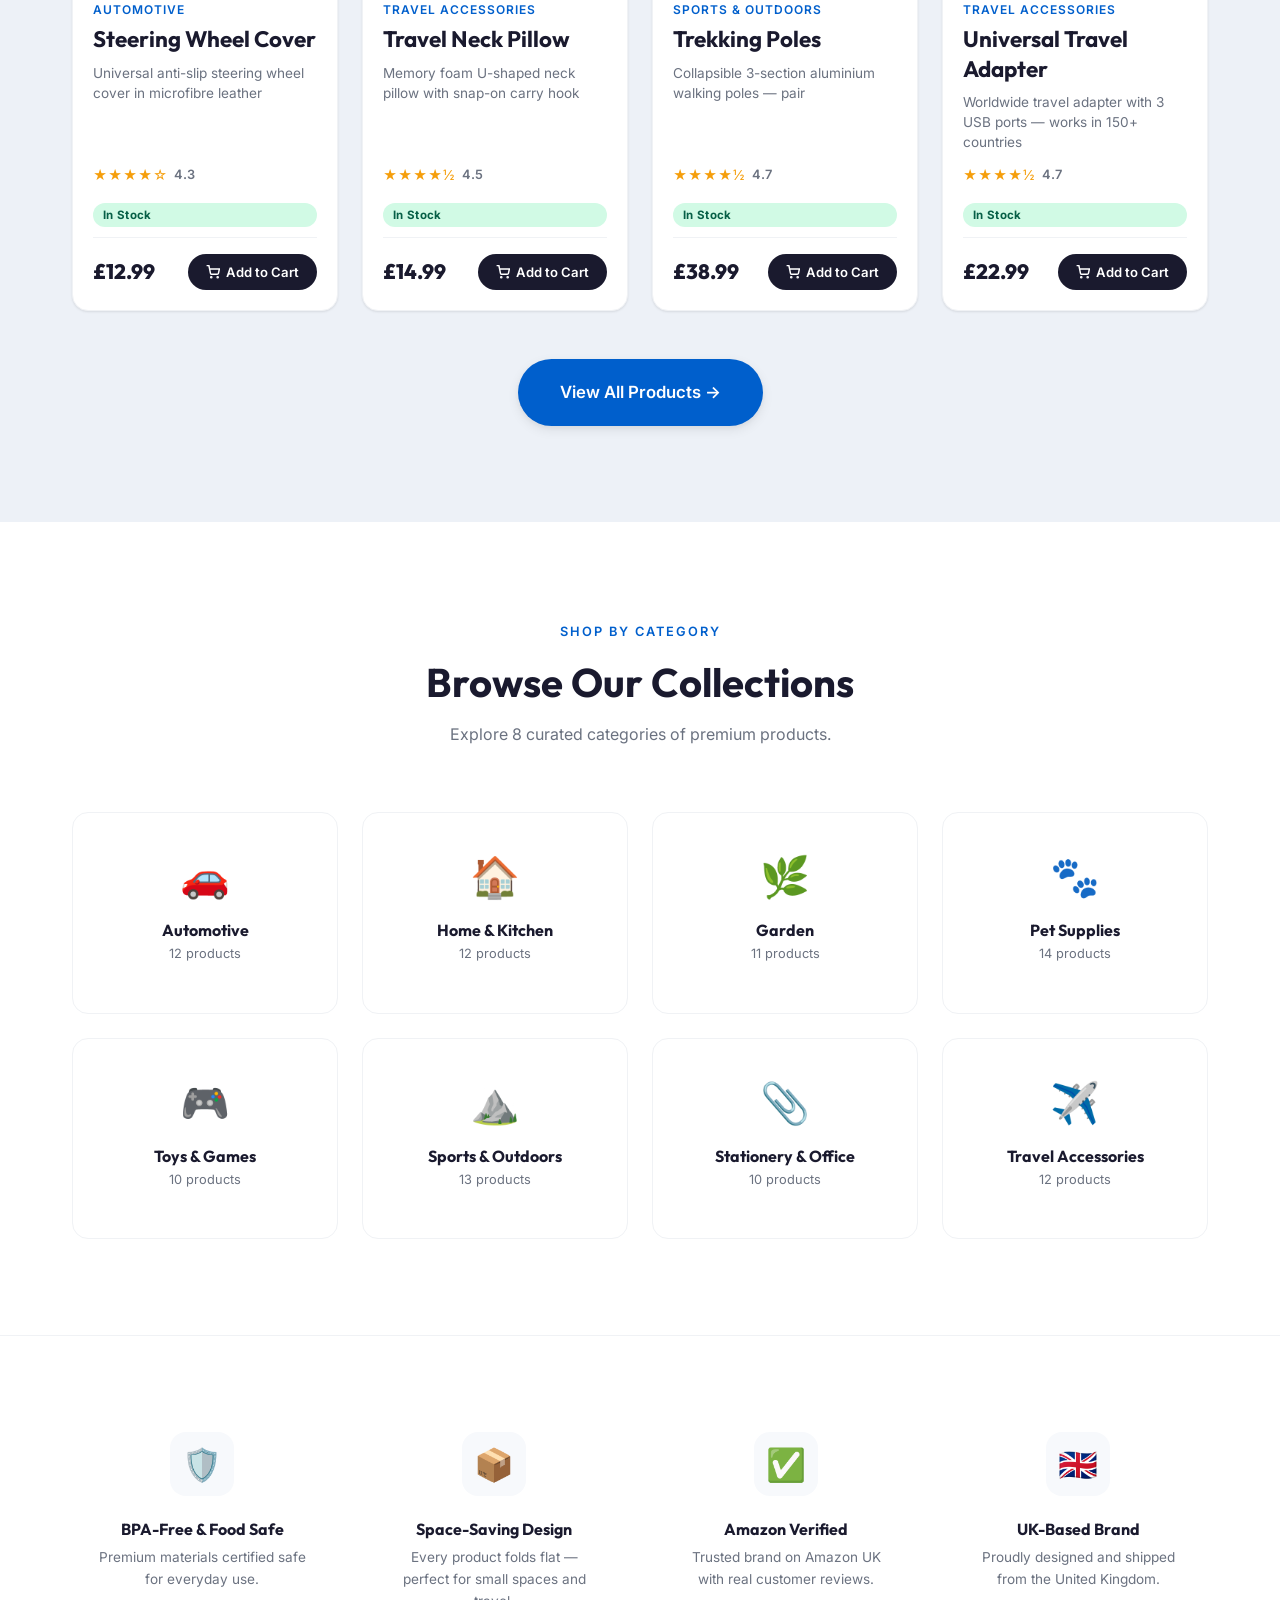
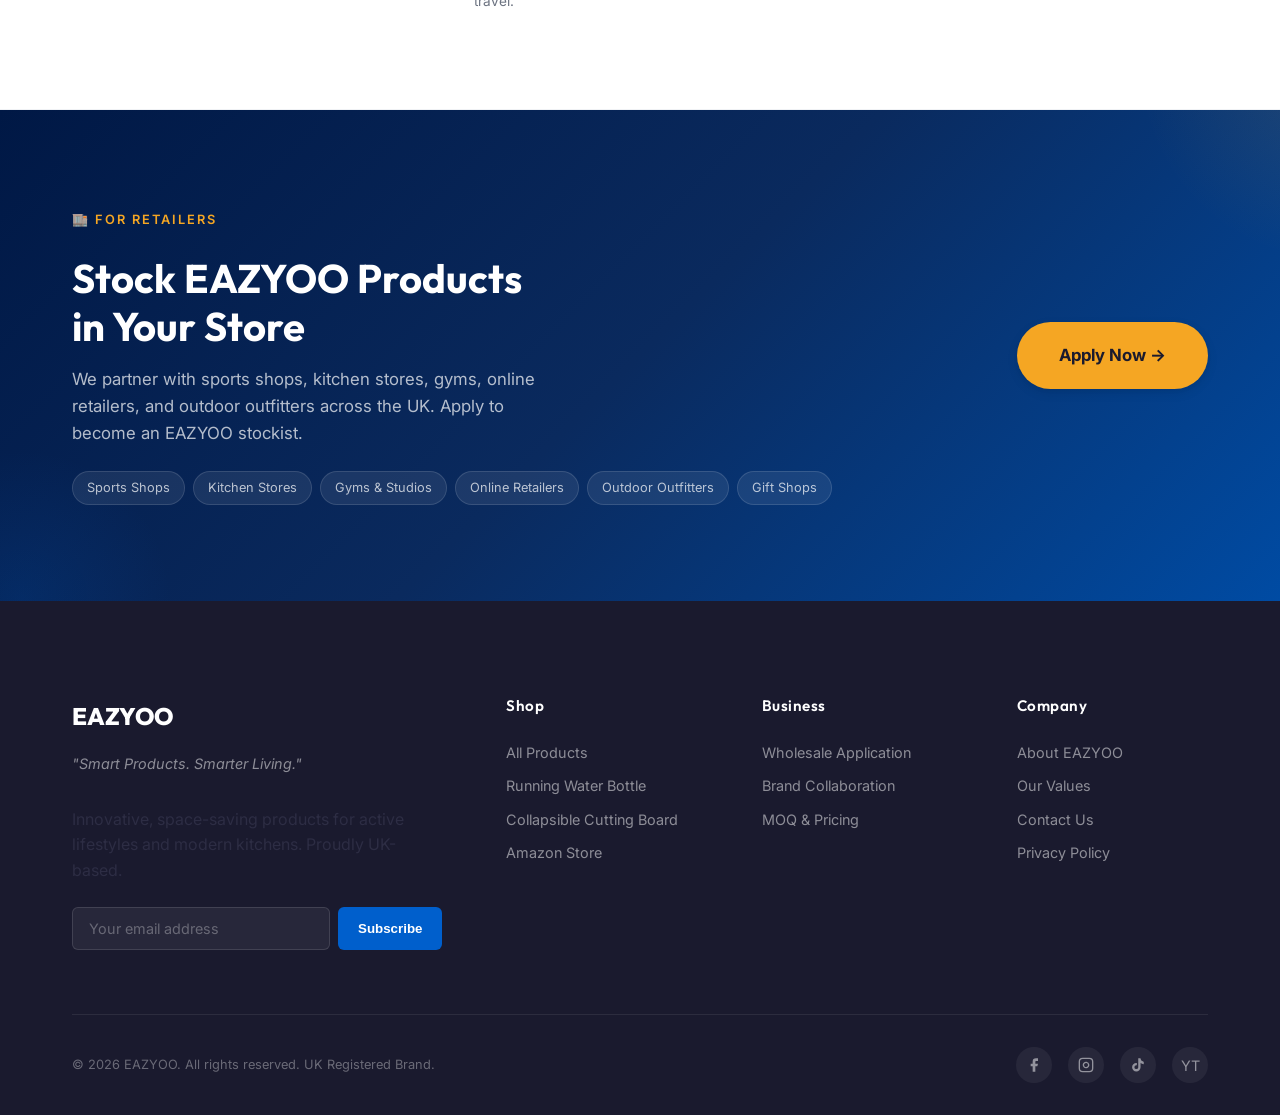
==== commit 4f5ee4a4: "Add admin approval, own-brand section, 4-col grid; remove dark mode; add SEO blog posts - Registrati" ====
--- a/index.html
+++ b/index.html
@@ -35,10 +35,6 @@
         <a href="account.html" id="nav-account-link" aria-label="My Account" style="display:flex; align-items:center; color:var(--color-text); margin-right:4px; padding:8px; border-radius:50%; transition:all 0.2s;" onmouseenter="this.style.background='var(--color-bg)'" onmouseleave="this.style.background='none'">
           <svg width="22" height="22" viewBox="0 0 24 24" fill="none" stroke="currentColor" stroke-width="2"><path d="M20 21v-2a4 4 0 00-4-4H8a4 4 0 00-4 4v2"/><circle cx="12" cy="7" r="4"/></svg>
         </a>
-        <button id="dark-mode-toggle" class="dark-toggle" aria-label="Toggle dark mode">
-          <svg class="icon-moon" width="16" height="16" viewBox="0 0 24 24" fill="currentColor"><path d="M21 12.79A9 9 0 1111.21 3 7 7 0 0021 12.79z"/></svg>
-          <svg class="icon-sun" width="16" height="16" viewBox="0 0 24 24" fill="none" stroke="currentColor" stroke-width="2"><circle cx="12" cy="12" r="5"/><line x1="12" y1="1" x2="12" y2="3"/><line x1="12" y1="21" x2="12" y2="23"/><line x1="4.22" y1="4.22" x2="5.64" y2="5.64"/><line x1="18.36" y1="18.36" x2="19.78" y2="19.78"/><line x1="1" y1="12" x2="3" y2="12"/><line x1="21" y1="12" x2="23" y2="12"/><line x1="4.22" y1="19.78" x2="5.64" y2="18.36"/><line x1="18.36" y1="5.64" x2="19.78" y2="4.22"/></svg>
-        </button>
         <button class="cart-btn" aria-label="Open cart">
           <svg width="22" height="22" viewBox="0 0 24 24" fill="none" stroke="currentColor" stroke-width="2"><path d="M6 2L3 6v14a2 2 0 002 2h14a2 2 0 002-2V6l-3-4z"/><line x1="3" y1="6" x2="21" y2="6"/><path d="M16 10a4 4 0 01-8 0"/></svg>
           <span class="cart-badge">0</span>
@@ -93,15 +89,31 @@
     </div>
   </section>
 
+  <!-- ========== EAZYOO ORIGINALS (OWN BRAND) ========== -->
+  <section class="own-brand-section section" id="own-brand">
+    <div class="container">
+      <div class="section-header reveal">
+        <span class="section-label">★ Our Own Brand</span>
+        <h2>EAZYOO Originals</h2>
+        <p>Designed and sold by EAZYOO — our flagship products, available now on Amazon UK with fast Prime delivery.</p>
+      </div>
+
+      <div class="own-brand-grid" id="own-brand-products">
+        <!-- Own-brand products populated by content.js -->
+        <p style="text-align:center; width:100%; color:var(--color-text-light);">Loading our products...</p>
+      </div>
+    </div>
+  </section>
+
   <!-- ========== PRODUCTS SECTION ========== -->
-  <section class="products-section section" id="products">
+  <section class="products-section section" id="products" style="background:var(--color-bg-alt);">
     <div class="container">
       <div class="section-header reveal">
-        <span class="section-label">Our Products</span>
-        <h2>Designed to Fold. Built to Last.</h2>
-        <p>Every EAZYOO product is engineered for portability without compromising on quality. Collapsible, durable, and ready for anything.</p>
-      </div>
-      
+        <span class="section-label">Explore More</span>
+        <h2>More From Our Range</h2>
+        <p>Browse our wider selection of smart, space-saving products across eight categories.</p>
+      </div>
+
       <div class="products-grid" id="dynamic-products">
         <!-- Products will be dynamically populated here by content.js -->
         <p style="text-align:center; width:100%; color:var(--color-text-light);">Loading products...</p>
--- a/css/style.css
+++ b/css/style.css
@@ -75,100 +75,6 @@
   --nav-height: 72px;
 }
 
-/* === DARK MODE THEME === */
-[data-theme="dark"] {
-  --color-bg: #0f1117;
-  --color-bg-alt: #161b27;
-  --color-white: #1a2035;
-  --color-surface: #1a2035;
-  --color-charcoal: #f1f5f9;
-  --color-text: #e2e8f0;
-  --color-text-light: #94a3b8;
-  --color-text-lighter: #64748b;
-  --color-border: #2d3748;
-  --color-border-light: #1e2d3d;
-  --color-ocean-blue: #4da6ff;
-  --color-ocean-blue-light: #60b4ff;
-  --color-ocean-blue-dark: #2b8fff;
-  --color-primary: #4da6ff;
-  --color-accent: #34d399;
-  --shadow-sm: 0 1px 3px rgba(0,0,0,0.4), 0 1px 2px rgba(0,0,0,0.3);
-  --shadow-md: 0 4px 12px rgba(0,0,0,0.4), 0 2px 4px rgba(0,0,0,0.3);
-  --shadow-lg: 0 10px 30px rgba(0,0,0,0.5), 0 4px 8px rgba(0,0,0,0.3);
-  --shadow-xl: 0 20px 50px rgba(0,0,0,0.5), 0 8px 16px rgba(0,0,0,0.3);
-}
-
-/* Dark mode overrides for specific components */
-[data-theme="dark"] .navbar {
-  background: rgba(15, 17, 23, 0.97);
-  border-bottom-color: #2d3748;
-}
-[data-theme="dark"] .product-card {
-  background: #1a2035;
-  border-color: #2d3748;
-}
-[data-theme="dark"] .product-card-visual {
-  background: #1e2d3d;
-}
-[data-theme="dark"] .footer {
-  background: #080b12;
-}
-[data-theme="dark"] .category-bar {
-  background: #161b27;
-  border-color: #2d3748;
-}
-[data-theme="dark"] .page-header {
-  background: #161b27;
-  border-color: #2d3748;
-}
-[data-theme="dark"] input,
-[data-theme="dark"] select,
-[data-theme="dark"] textarea {
-  background: #1a2035;
-  border-color: #2d3748;
-  color: #e2e8f0;
-}
-[data-theme="dark"] .hero {
-  background: linear-gradient(135deg, #0f1117 0%, #161b27 100%);
-}
-[data-theme="dark"] .section {
-  background: #0f1117;
-}
-[data-theme="dark"] .section:nth-child(even) {
-  background: #161b27;
-}
-[data-theme="dark"] .card-badge {
-  box-shadow: 0 2px 8px rgba(0,0,0,0.5);
-}
-
-/* Dark mode toggle button */
-.theme-toggle {
-  background: none;
-  border: 1px solid var(--color-border);
-  border-radius: var(--radius-full);
-  width: 38px;
-  height: 38px;
-  display: flex;
-  align-items: center;
-  justify-content: center;
-  cursor: pointer;
-  font-size: 1.1rem;
-  transition: all var(--transition-base);
-  color: var(--color-text);
-  margin-right: 4px;
-  flex-shrink: 0;
-}
-.theme-toggle:hover {
-  background: var(--color-bg-alt);
-  border-color: var(--color-ocean-blue);
-  transform: rotate(20deg);
-}
-
-/* Smooth body transition for theme changes */
-body {
-  transition: background-color 0.3s ease, color 0.3s ease;
-}
-
 /* === RESET & BASE === */
 *,
 *::before,
@@ -640,8 +546,14 @@
 
 .products-grid {
   display: grid;
-  grid-template-columns: repeat(2, 1fr);
-  gap: var(--space-2xl);
+  grid-template-columns: repeat(4, 1fr);
+  gap: var(--space-lg);
+}
+@media (max-width: 1100px) {
+  .products-grid { grid-template-columns: repeat(3, 1fr); }
+}
+@media (max-width: 820px) {
+  .products-grid { grid-template-columns: repeat(2, 1fr); }
 }
 
 .product-card {
@@ -1370,8 +1282,10 @@
 }
 
 /* === RESPONSIVE === */
+@media (max-width: 560px) {
+  .products-grid { grid-template-columns: 1fr; }
+}
 @media (max-width: 1024px) {
-  .products-grid { grid-template-columns: 1fr; }
   .values-grid { grid-template-columns: repeat(2, 1fr); }
   .footer-grid { grid-template-columns: 1fr 1fr; }
   .wholesale-inner { flex-direction: column; text-align: center; }
@@ -1441,111 +1355,3 @@
   .values-grid { grid-template-columns: 1fr; }
   .container { padding: 0 var(--space-md); }
 }
-
-/* ============================================
-   DARK MODE
-   [data-theme="dark"] on <html> = JS toggle
-   @media block = system preference fallback
-   ============================================ */
-
-/* -- Variables -- */
-[data-theme="dark"] {
-  --color-bg: #0f1117;
-  --color-bg-alt: #1a1d27;
-  --color-white: #1a1d27;
-  --color-charcoal: #e8eaf6;
-  --color-text: #c8cce8;
-  --color-text-light: #8892b0;
-  --color-text-lighter: #5a6380;
-  --color-border: #2e3350;
-  --color-border-light: #22263a;
-}
-@media (prefers-color-scheme: dark) {
-  :root:not([data-theme="light"]) {
-    --color-bg: #0f1117;
-    --color-bg-alt: #1a1d27;
-    --color-white: #1a1d27;
-    --color-charcoal: #e8eaf6;
-    --color-text: #c8cce8;
-    --color-text-light: #8892b0;
-    --color-text-lighter: #5a6380;
-    --color-border: #2e3350;
-    --color-border-light: #22263a;
-  }
-}
-
-/* -- Navbar -- */
-[data-theme="dark"] .navbar {
-  background: rgba(15,17,23,0.97);
-  border-bottom-color: #2e3350;
-}
-[data-theme="dark"] .navbar.scrolled { background: rgba(15,17,23,0.99); }
-[data-theme="dark"] .nav-links { background: #1a1d27; border-top-color: #2e3350; }
-[data-theme="dark"] .nav-links a { color: #c8cce8; }
-[data-theme="dark"] .mobile-toggle span { background: #c8cce8; }
-[data-theme="dark"] .nav-brand .logo-text { color: #e8eaf6; }
-
-@media (prefers-color-scheme: dark) {
-  :root:not([data-theme="light"]) .navbar { background: rgba(15,17,23,0.97); border-bottom-color: #2e3350; }
-  :root:not([data-theme="light"]) .nav-links { background: #1a1d27; }
-  :root:not([data-theme="light"]) .nav-links a { color: #c8cce8; }
-  :root:not([data-theme="light"]) .mobile-toggle span { background: #c8cce8; }
-}
-
-/* -- Headings -- */
-[data-theme="dark"] h1,[data-theme="dark"] h2,[data-theme="dark"] h3,
-[data-theme="dark"] h4,[data-theme="dark"] h5,[data-theme="dark"] h6 { color: #e8eaf6; }
-@media (prefers-color-scheme: dark) {
-  :root:not([data-theme="light"]) h1,
-  :root:not([data-theme="light"]) h2,
-  :root:not([data-theme="light"]) h3,
-  :root:not([data-theme="light"]) h4 { color: #e8eaf6; }
-}
-
-/* -- Cards & Surfaces -- */
-[data-theme="dark"] .product-card,
-[data-theme="dark"] .mission-card,
-[data-theme="dark"] .collab-card,
-[data-theme="dark"] .value-card { background: #1a1d27; border-color: #2e3350; }
-[data-theme="dark"] .value-card:hover { background: #22263a; }
-[data-theme="dark"] .values-section { background: #1a1d27; border-color: #2e3350; }
-[data-theme="dark"] .category-card { background: #1a1d27; border-color: #2e3350; color: #c8cce8; }
-[data-theme="dark"] .category-card:hover { border-color: var(--color-ocean-blue); }
-
-/* -- Forms -- */
-[data-theme="dark"] .form-control {
-  background: #22263a;
-  border-color: #2e3350;
-  color: #e8eaf6;
-}
-[data-theme="dark"] .form-control:focus { background: #1a1d27; border-color: var(--color-ocean-blue); }
-[data-theme="dark"] .form-container { background: #22263a; border-color: #2e3350; }
-[data-theme="dark"] .form-group label { color: #c8cce8; }
-
-/* -- Page headers -- */
-[data-theme="dark"] body { background: #0f1117; }
-
-/* -- Dark mode toggle button -- */
-.dark-toggle {
-  display: flex;
-  align-items: center;
-  justify-content: center;
-  width: 36px;
-  height: 36px;
-  border: none;
-  background: var(--color-bg-alt);
-  border-radius: 50%;
-  cursor: pointer;
-  transition: all var(--transition-fast);
-  color: var(--color-text);
-  flex-shrink: 0;
-}
-.dark-toggle:hover { background: var(--color-border); transform: scale(1.1); }
-.dark-toggle .icon-sun { display: none; }
-.dark-toggle .icon-moon { display: block; }
-[data-theme="dark"] .dark-toggle .icon-sun { display: block; }
-[data-theme="dark"] .dark-toggle .icon-moon { display: none; }
-@media (prefers-color-scheme: dark) {
-  :root:not([data-theme="light"]) .dark-toggle .icon-sun { display: block; }
-  :root:not([data-theme="light"]) .dark-toggle .icon-moon { display: none; }
-}
--- a/css/shop.css
+++ b/css/shop.css
@@ -215,8 +215,11 @@
 /* === PRODUCT GRID === */
 .product-grid {
   display: grid;
-  grid-template-columns: repeat(3, 1fr);
+  grid-template-columns: repeat(4, 1fr);
   gap: var(--space-lg);
+}
+@media (max-width: 1240px) {
+  .product-grid { grid-template-columns: repeat(3, 1fr); }
 }
 
 /* === PRODUCT CARD === */
@@ -236,8 +239,10 @@
 }
 .product-card-visual {
   position: relative;
-  height: 240px;
+  aspect-ratio: 1 / 1;
+  width: 100%;
   background: linear-gradient(135deg, #f8f9fb 0%, #eef1f5 100%);
+  border-bottom: 1px solid var(--color-border-light);
   overflow: hidden;
   display: flex;
   align-items: center;
@@ -247,7 +252,7 @@
   width: 100%;
   height: 100%;
   object-fit: contain;
-  padding: 20px;
+  padding: 18px;
   transition: transform var(--transition-slow);
 }
 .product-card:hover .product-card-img {
@@ -285,6 +290,50 @@
 .badge-new {
   background: linear-gradient(135deg, #3b82f6, #8b5cf6);
   color: white;
+}
+.badge-amazon {
+  background: #ff9900;
+  color: #131921;
+}
+
+/* === EAZYOO ORIGINALS (OWN BRAND) === */
+.own-brand-section .section-label { color: #ff9900; }
+.own-brand-grid {
+  display: grid;
+  grid-template-columns: repeat(2, minmax(0, 1fr));
+  gap: var(--space-xl);
+  max-width: 780px;
+  margin: 0 auto;
+}
+.own-brand-card {
+  border: 2px solid var(--color-ocean-blue);
+  box-shadow: var(--shadow-md);
+}
+.own-brand-actions {
+  display: flex;
+  gap: 10px;
+  padding-top: 14px;
+}
+.own-brand-actions .btn-add-cart { flex: 1; justify-content: center; }
+.btn-amazon {
+  display: inline-flex;
+  align-items: center;
+  justify-content: center;
+  gap: 6px;
+  padding: 10px 16px;
+  border-radius: var(--radius-full);
+  background: #ff9900;
+  color: #131921;
+  font-weight: 700;
+  font-size: 0.82rem;
+  text-decoration: none;
+  white-space: nowrap;
+  transition: all var(--transition-base);
+}
+.btn-amazon:hover { background: #f0870a; transform: translateY(-1px); }
+@media (max-width: 620px) {
+  .own-brand-grid { grid-template-columns: 1fr; max-width: 420px; }
+  .own-brand-actions { flex-direction: column; }
 }
 
 /* === CARD BODY === */
@@ -621,7 +670,6 @@
   .product-grid { grid-template-columns: 1fr; gap: var(--space-md); }
   .categories-grid { grid-template-columns: repeat(2, 1fr); gap: var(--space-md); }
   .shop-header h1 { font-size: 1.4rem; }
-  .product-card-visual { height: 200px; }
   .cart-drawer { width: 100vw; max-width: 100vw; right: -100vw; }
 }
 
@@ -703,43 +751,3 @@
   transition: color var(--transition-fast);
 }
 .cart-remove-btn:hover { color: #ef4444; }
-
-/* === DARK MODE — SHOP ELEMENTS === */
-[data-theme="dark"] .category-bar { background: #0f1117; border-bottom-color: #2e3350; }
-[data-theme="dark"] .cat-link { background: #1a1d27; border-color: #2e3350; color: #c8cce8; }
-[data-theme="dark"] .cat-link:hover, [data-theme="dark"] .cat-link.active { background: var(--color-ocean-blue); border-color: var(--color-ocean-blue); color: white; }
-[data-theme="dark"] .shop-sidebar { background: #1a1d27; border-right-color: #2e3350; }
-[data-theme="dark"] .filter-section h4 { color: #e8eaf6; }
-[data-theme="dark"] .filter-cat-btn { color: #c8cce8; border-color: #2e3350; }
-[data-theme="dark"] .filter-cat-btn:hover { background: #22263a; }
-[data-theme="dark"] .filter-cat-btn.active { background: var(--color-ocean-blue); color: white; }
-[data-theme="dark"] .sort-select { background: #22263a; border-color: #2e3350; color: #e8eaf6; }
-[data-theme="dark"] .product-card { background: #1a1d27; border-color: #2e3350; }
-[data-theme="dark"] .product-card-visual { background: #22263a; }
-[data-theme="dark"] .product-card-title { color: #e8eaf6; }
-[data-theme="dark"] .product-card-footer { border-top-color: #2e3350; }
-[data-theme="dark"] .product-price { color: #e8eaf6; }
-[data-theme="dark"] .btn-add-cart { background: #334155; color: #e8eaf6; }
-[data-theme="dark"] .btn-add-cart:hover { background: var(--color-ocean-blue); }
-[data-theme="dark"] .stock-in { background: #064e3b; color: #6ee7b7; }
-[data-theme="dark"] .stock-low { background: #78350f; color: #fcd34d; }
-[data-theme="dark"] .stock-out { background: #7f1d1d; color: #fca5a5; }
-[data-theme="dark"] .cart-drawer { background: #1a1d27; }
-[data-theme="dark"] .cart-drawer-header { border-bottom-color: #2e3350; }
-[data-theme="dark"] .cart-drawer-header h3 { color: #e8eaf6; }
-[data-theme="dark"] .cart-close { color: #8892b0; }
-[data-theme="dark"] .cart-item { border-bottom-color: #2e3350; }
-[data-theme="dark"] .cart-item-img { background: #22263a; }
-[data-theme="dark"] .cart-item-name { color: #e8eaf6; }
-[data-theme="dark"] .cart-item-controls button { background: #22263a; border-color: #2e3350; color: #c8cce8; }
-[data-theme="dark"] .cart-drawer-footer { border-top-color: #2e3350; }
-[data-theme="dark"] .cart-total-row { color: #e8eaf6; }
-[data-theme="dark"] .category-card { background: #1a1d27; border-color: #2e3350; color: #c8cce8; }
-[data-theme="dark"] .ez-toast { background: #334155; }
-
-@media (prefers-color-scheme: dark) {
-  :root:not([data-theme="light"]) .cart-drawer { background: #1a1d27; }
-  :root:not([data-theme="light"]) .product-card { background: #1a1d27; border-color: #2e3350; }
-  :root:not([data-theme="light"]) .product-card-title { color: #e8eaf6; }
-  :root:not([data-theme="light"]) .category-bar { background: #0f1117; border-bottom-color: #2e3350; }
-}
